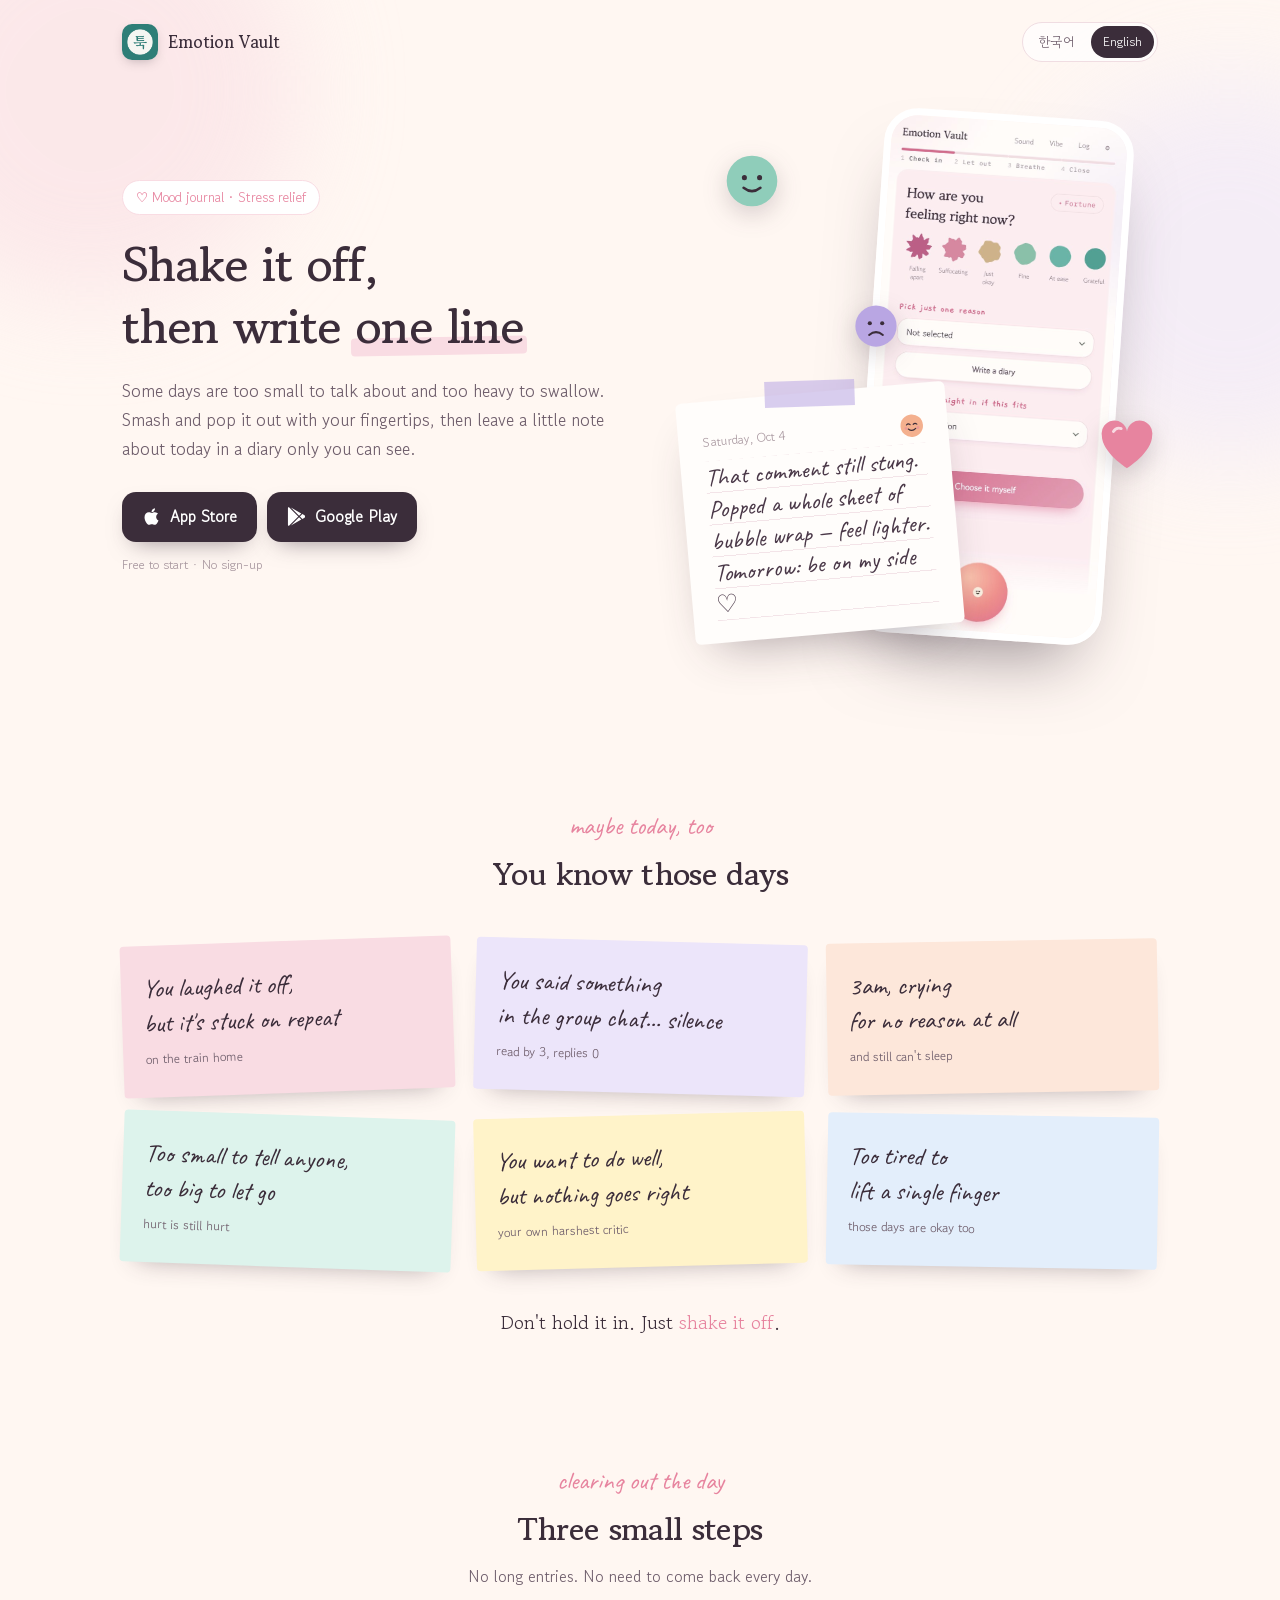
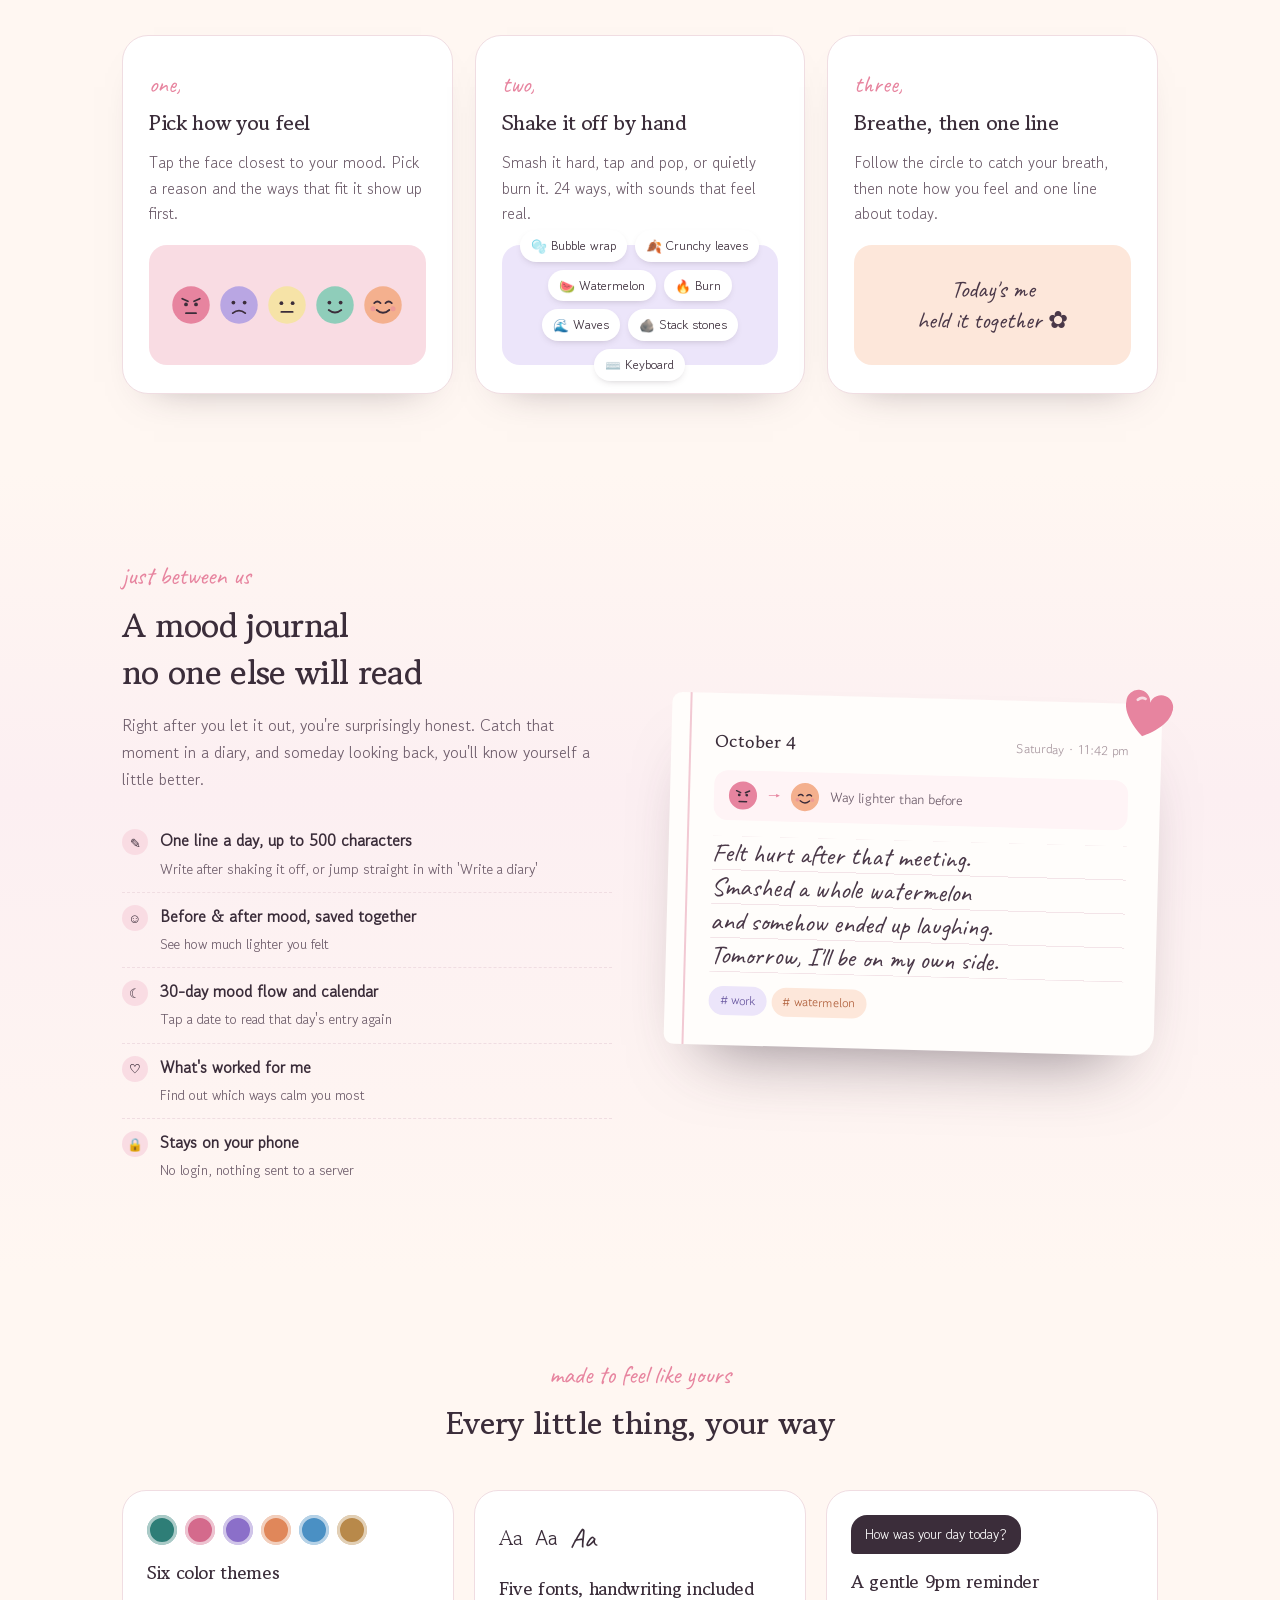
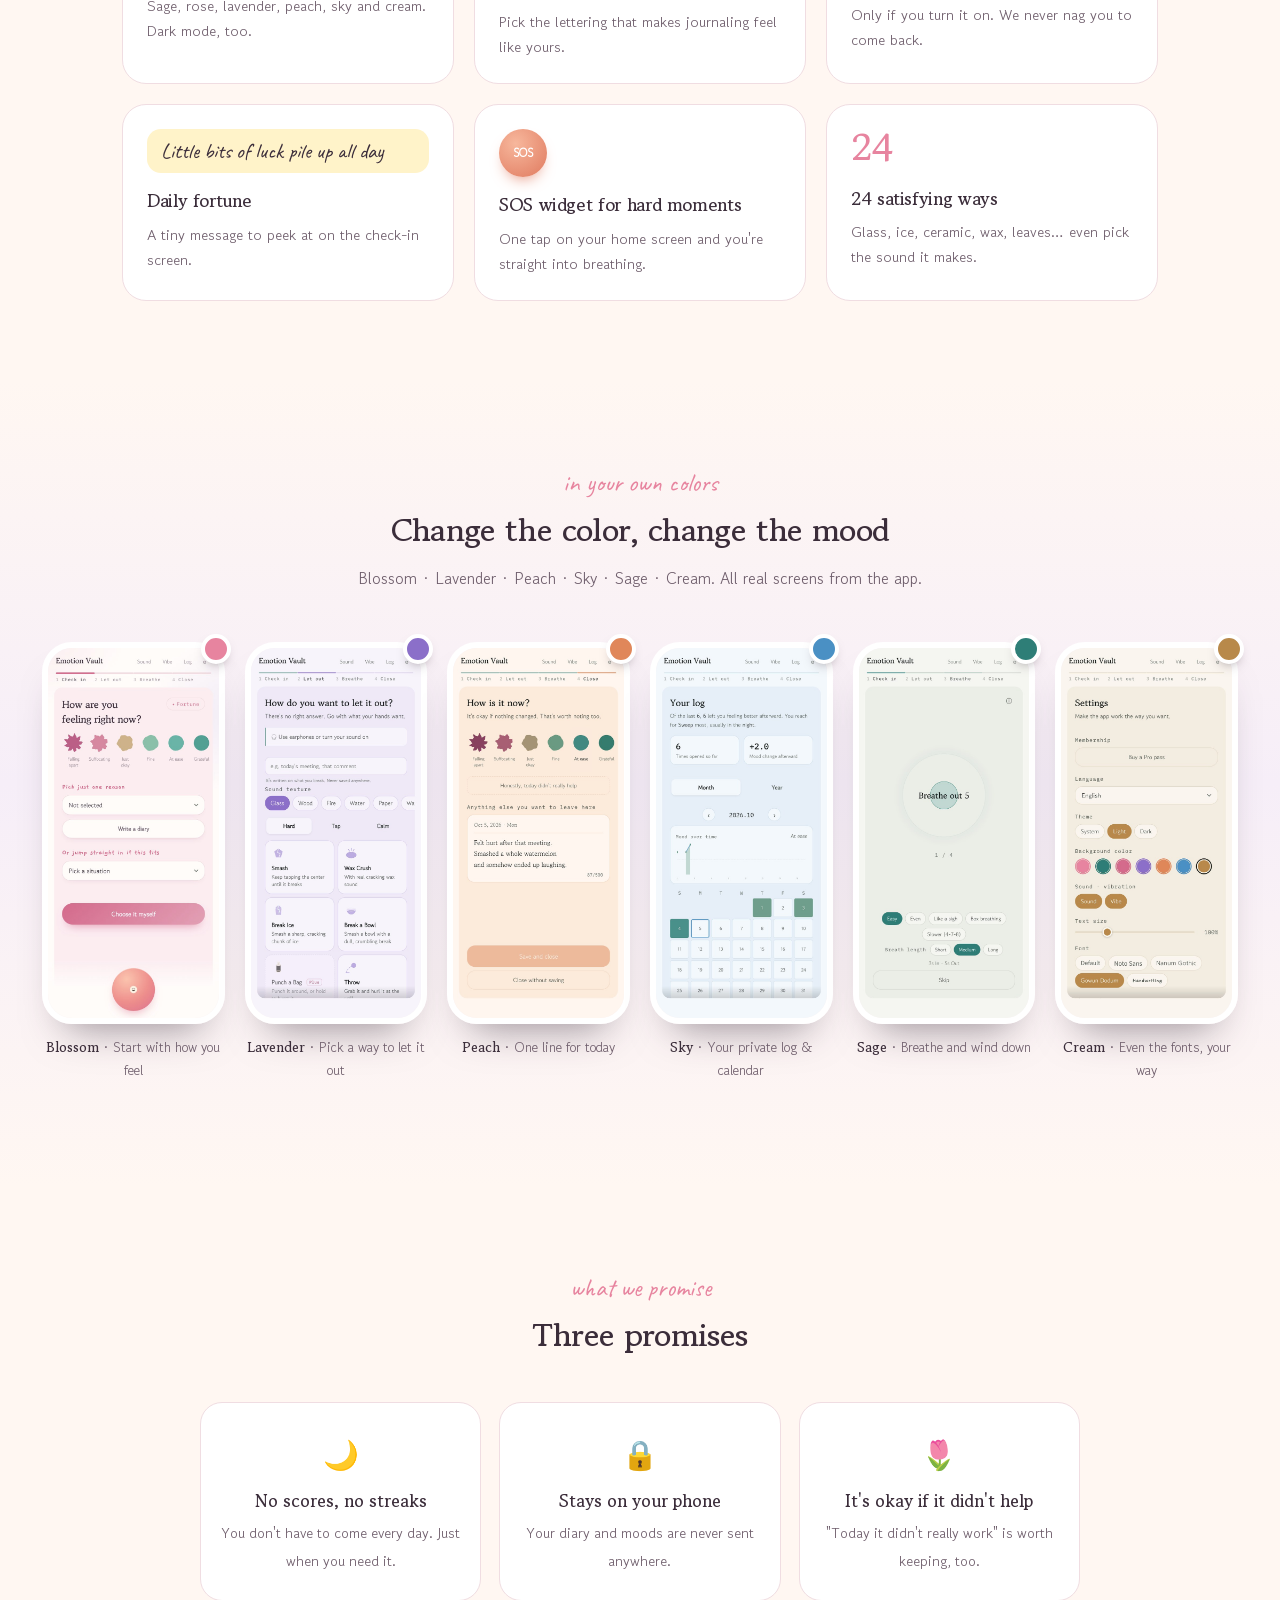
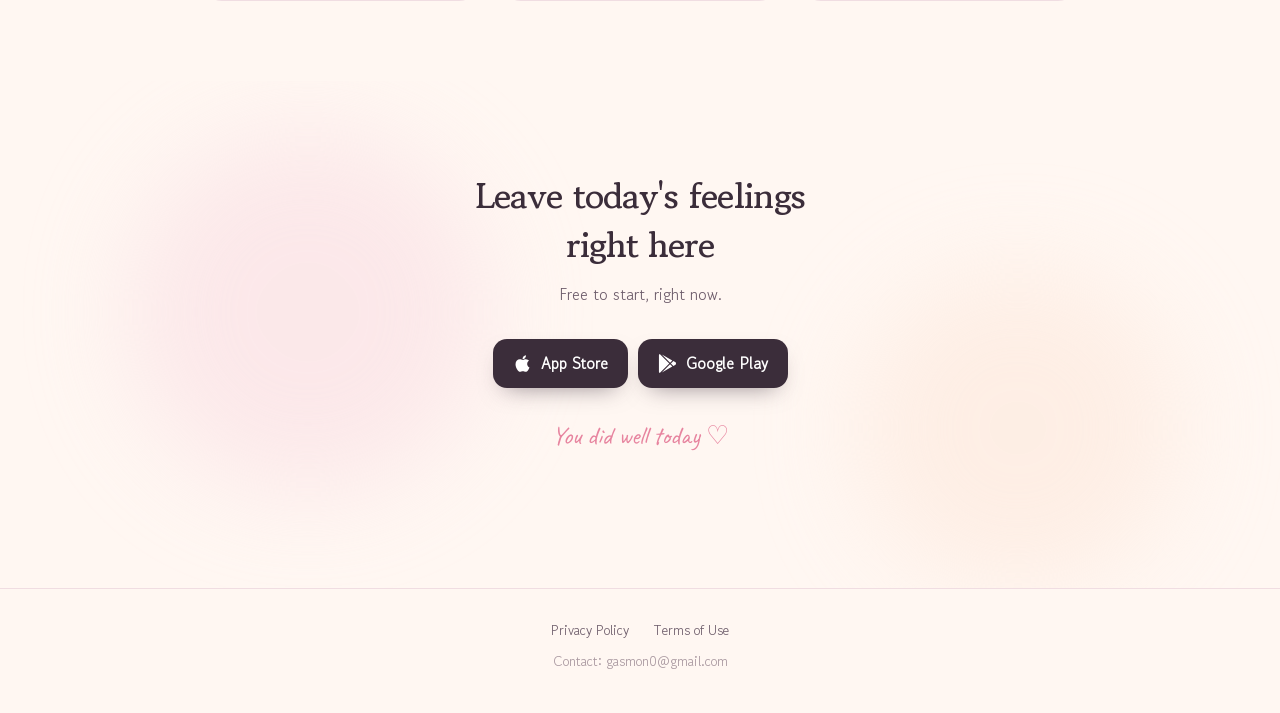
==== en/index.html @ 7fc509bf "Use relative language links so they also work when opened locally Co-Authored-By: Claude Opus 5.5 <n" ====
<!doctype html>
<html lang="en">
<head>
<meta charset="utf-8">
<meta name="viewport" content="width=device-width, initial-scale=1">
<title>Emotion Vault - Mood Journal & Stress Relief App | Shake it off, write one line</title>
<meta name="description" content="Shake off what piled up today with your fingertips, then keep it in a private mood journal. 24 hands-on ways to smash and pop, breathing exercises, and a diary that stays on your phone.">
<meta name="keywords" content="mood journal,mood journal app,diary app,emotion journal,feelings diary,stress relief app,anxiety relief,anger management,breathing exercise app,self care app,mindfulness,ASMR,tuk">
<link rel="canonical" href="https://jeongplanet.github.io/en/">
<link rel="alternate" hreflang="ko" href="https://jeongplanet.github.io/">
<link rel="alternate" hreflang="en" href="https://jeongplanet.github.io/en/">
<link rel="alternate" hreflang="x-default" href="https://jeongplanet.github.io/">
<meta property="og:title" content="Emotion Vault - Shake it off, write one line">
<meta property="og:description" content="Smash and pop it out, then end the day with one line in your own mood journal.">
<meta property="og:image" content="https://jeongplanet.github.io/assets/icon.png">
<meta property="og:type" content="website">
<meta property="og:url" content="https://jeongplanet.github.io/en/">
<meta property="og:locale" content="en_US">
<meta name="twitter:card" content="summary_large_image">
<meta name="twitter:title" content="Emotion Vault - Mood Journal & Stress Relief">
<meta name="twitter:description" content="Shake it off, write one line.">
<meta name="twitter:image" content="https://jeongplanet.github.io/assets/icon.png">
<meta name="theme-color" content="#FFF7F2">
<link rel="icon" href="assets/icon.png">
<script type="application/ld+json">
{
  "@context": "https://schema.org",
  "@type": "MobileApplication",
  "name": "Emotion Vault",
  "alternateName": ["마음창고", "Tuk"],
  "url": "https://jeongplanet.github.io/en/",
  "description": "Shake off stress by smashing, popping and breathing, then wrap up the day in a private mood journal. Everything stays on your device.",
  "applicationCategory": "HealthApplication",
  "operatingSystem": "iOS, Android",
  "image": "https://jeongplanet.github.io/assets/icon.png",
  "offers": { "@type": "Offer", "price": "0", "priceCurrency": "USD" }
}
</script>
<link rel="preconnect" href="https://fonts.googleapis.com">
<link rel="preconnect" href="https://fonts.gstatic.com" crossorigin>
<link href="https://fonts.googleapis.com/css2?family=Gowun+Batang:wght@400;700&family=Gowun+Dodum&family=Caveat:wght@500&display=swap" rel="stylesheet">
<link rel="stylesheet" href="../assets/site.css">
<style>:root{--pen:"Caveat",cursive}</style>
</head>
<body>

<svg width="0" height="0" style="position:absolute" aria-hidden="true">
  <defs>
    <symbol id="f-sad" viewBox="0 0 64 64"><circle cx="32" cy="32" r="30" fill="#B9A6E3"/><circle cx="23" cy="28" r="3" fill="#3B2D3A"/><circle cx="41" cy="28" r="3" fill="#3B2D3A"/><path d="M22 45q10-8 20 0" stroke="#3B2D3A" stroke-width="3" fill="none" stroke-linecap="round"/></symbol>
    <symbol id="f-angry" viewBox="0 0 64 64"><circle cx="32" cy="32" r="30" fill="#E7849F"/><path d="M18 22l9 4M46 22l-9 4" stroke="#3B2D3A" stroke-width="3" stroke-linecap="round"/><circle cx="24" cy="31" r="3" fill="#3B2D3A"/><circle cx="40" cy="31" r="3" fill="#3B2D3A"/><path d="M24 45h16" stroke="#3B2D3A" stroke-width="3" stroke-linecap="round"/></symbol>
    <symbol id="f-meh" viewBox="0 0 64 64"><circle cx="32" cy="32" r="30" fill="#F6E3A7"/><circle cx="23" cy="29" r="3" fill="#3B2D3A"/><circle cx="41" cy="29" r="3" fill="#3B2D3A"/><path d="M23 43h18" stroke="#3B2D3A" stroke-width="3" stroke-linecap="round"/></symbol>
    <symbol id="f-ok" viewBox="0 0 64 64"><circle cx="32" cy="32" r="30" fill="#8FCDBA"/><circle cx="23" cy="28" r="3" fill="#3B2D3A"/><circle cx="41" cy="28" r="3" fill="#3B2D3A"/><path d="M22 40q10 8 20 0" stroke="#3B2D3A" stroke-width="3" fill="none" stroke-linecap="round"/></symbol>
    <symbol id="f-calm" viewBox="0 0 64 64"><circle cx="32" cy="32" r="30" fill="#F4B08E"/><path d="M18 29q5-5 10 0M36 29q5-5 10 0" stroke="#3B2D3A" stroke-width="3" fill="none" stroke-linecap="round"/><path d="M22 40q10 9 20 0" stroke="#3B2D3A" stroke-width="3" fill="none" stroke-linecap="round"/><circle cx="16" cy="38" r="4" fill="#E7849F" opacity=".5"/><circle cx="48" cy="38" r="4" fill="#E7849F" opacity=".5"/></symbol>
    <symbol id="heart" viewBox="0 0 64 64"><path d="M32 56S6 40 6 22a13 13 0 0 1 26-4 13 13 0 0 1 26 4c0 18-26 34-26 34z" fill="#E7849F"/><path d="M18 18a7 7 0 0 1 8-3" stroke="#fff" stroke-width="3" fill="none" stroke-linecap="round" opacity=".7"/></symbol>
  </defs>
</svg>

<span class="blob" style="width:420px;height:420px;background:#F9DCE3;top:-120px;left:-120px"></span>
<span class="blob" style="width:380px;height:380px;background:#ECE5FA;top:80px;right:-140px"></span>

<header class="top wrap">
  <img src="assets/icon.png" alt="Emotion Vault icon">
  <span>Emotion Vault</span>
  <nav class="langs">
    <a href="../">한국어</a>
    <a class="on" href="./">English</a>
  </nav>
</header>

<section class="hero">
  <div class="wrap">
    <div>
      <span class="eyebrow">♡ Mood journal · Stress relief</span>
      <h1>Shake it off,<br>then write <em>one line</em></h1>
      <p class="sub">Some days are too small to talk about and too heavy to swallow. Smash and pop it out with your fingertips, then leave a little note about today in a diary only you can see.</p>
      <div class="badges">
        <a class="badge" href="https://apps.apple.com/app/id6814043279" target="_blank" rel="noopener">
          <svg viewBox="0 0 384 512" fill="currentColor"><path d="M318.7 268.7c-.2-36.7 16.4-64.4 50-84.8-18.8-26.9-47.2-41.7-84.7-44.6-35.5-2.8-74.3 20.7-88.5 20.7-15 0-49.4-19.7-76.4-19.7C63.3 141.2 4 184.8 4 273.5q0 39.3 14.4 81.2c12.8 36.7 59 126.7 107.2 125.2 25.2-.6 43-17.9 75.8-17.9 31.8 0 48.3 17.9 76.4 17.9 48.6-.7 90.4-82.5 102.6-119.3-65.2-30.7-61.7-90-61.7-91.9zm-56.6-164.2c27.3-32.4 24.8-61.9 24-72.5-24.1 1.4-52 16.4-67.9 34.9-17.5 19.8-27.8 44.3-25.6 71.9 26.1 2 49.9-11.4 69.5-34.3z"/></svg>
          App Store
        </a>
        <a class="badge" href="https://play.google.com/store/apps/details?id=com.hesoapp.tuk" target="_blank" rel="noopener">
          <svg viewBox="0 0 512 512" fill="currentColor"><path d="M325.3 234.3L104.6 13l280.8 161.2-60.1 60.1zM47 0C34 6.8 25.3 19.2 25.3 35.3v441.3c0 16.1 8.7 28.5 21.7 35.3l256.6-256L47 0zm425.2 225.6l-58.9-34.1-65.7 64.5 65.7 64.5 60-34.1c17.7-11.7 17.7-49.6-1.1-60.8zM104.6 499l280.8-161.2-60.1-60.1L104.6 499z"/></svg>
          Google Play
        </a>
      </div>
      <p class="free">Free to start · No sign-up</p>
    </div>
    <div class="stage" aria-hidden="true">
      <div class="phone"><img src="assets/pal-blossom.jpg" alt="" loading="eager"></div>
      <div class="paper">
        <div class="date"><span>Saturday, Oct 4</span><svg width="24" height="24"><use href="#f-calm"/></svg></div>
        <div class="hand">That comment still stung.<br>Popped a whole sheet of<br>bubble wrap — feel lighter.<br>Tomorrow: be on my side ♡</div>
      </div>
      <svg class="sticker s1"><use href="#heart"/></svg>
      <svg class="sticker s2"><use href="#f-ok"/></svg>
      <svg class="sticker s3"><use href="#f-sad"/></svg>
    </div>
  </div>
</section>

<section class="sec">
  <div class="wrap">
    <div class="sec-head reveal">
      <span class="kicker">maybe today, too</span>
      <h2>You know those days</h2>
    </div>
    <div class="notes">
      <div class="note reveal">You laughed it off,<br>but it's stuck on repeat<small>on the train home</small></div>
      <div class="note reveal">You said something<br>in the group chat… silence<small>read by 3, replies 0</small></div>
      <div class="note reveal">3am, crying<br>for no reason at all<small>and still can't sleep</small></div>
      <div class="note reveal">Too small to tell anyone,<br>too big to let go<small>hurt is still hurt</small></div>
      <div class="note reveal">You want to do well,<br>but nothing goes right<small>your own harshest critic</small></div>
      <div class="note reveal">Too tired to<br>lift a single finger<small>those days are okay too</small></div>
    </div>
    <p class="notes-after reveal">Don't hold it in. Just <em>shake it off</em>.</p>
  </div>
</section>

<section class="sec tight">
  <div class="wrap">
    <div class="sec-head reveal">
      <span class="kicker">clearing out the day</span>
      <h2>Three small steps</h2>
      <p>No long entries. No need to come back every day.</p>
    </div>
    <div class="steps">
      <div class="step reveal">
        <span class="no">one,</span>
        <h3>Pick how you feel</h3>
        <p>Tap the face closest to your mood. Pick a reason and the ways that fit it show up first.</p>
        <div class="vis moods">
          <svg><use href="#f-angry"/></svg><svg><use href="#f-sad"/></svg><svg><use href="#f-meh"/></svg><svg><use href="#f-ok"/></svg><svg><use href="#f-calm"/></svg>
        </div>
      </div>
      <div class="step reveal">
        <span class="no">two,</span>
        <h3>Shake it off by hand</h3>
        <p>Smash it hard, tap and pop, or quietly burn it. 24 ways, with sounds that feel real.</p>
        <div class="vis modes">
          <span class="chip">🫧 Bubble wrap</span><span class="chip">🍂 Crunchy leaves</span><span class="chip">🍉 Watermelon</span><span class="chip">🔥 Burn</span><span class="chip">🌊 Waves</span><span class="chip">🪨 Stack stones</span><span class="chip">⌨️ Keyboard</span>
        </div>
      </div>
      <div class="step reveal">
        <span class="no">three,</span>
        <h3>Breathe, then one line</h3>
        <p>Follow the circle to catch your breath, then note how you feel and one line about today.</p>
        <div class="vis write">Today's me<br>held it together ✿</div>
      </div>
    </div>
  </div>
</section>

<section class="sec diary">
  <div class="wrap">
    <div class="reveal">
      <span class="kicker">just between us</span>
      <h2>A mood journal<br>no one else will read</h2>
      <p class="lead">Right after you let it out, you're surprisingly honest. Catch that moment in a diary, and someday looking back, you'll know yourself a little better.</p>
      <ul class="checks">
        <li><i>✎</i><div><b>One line a day, up to 500 characters</b><span>Write after shaking it off, or jump straight in with 'Write a diary'</span></div></li>
        <li><i>☺</i><div><b>Before &amp; after mood, saved together</b><span>See how much lighter you felt</span></div></li>
        <li><i>☾</i><div><b>30-day mood flow and calendar</b><span>Tap a date to read that day's entry again</span></div></li>
        <li><i>♡</i><div><b>What's worked for me</b><span>Find out which ways calm you most</span></div></li>
        <li><i>🔒</i><div><b>Stays on your phone</b><span>No login, nothing sent to a server</span></div></li>
      </ul>
    </div>
    <div class="reveal">
      <div class="book">
        <svg class="heart"><use href="#heart"/></svg>
        <div class="bh"><span class="d">October 4</span><span class="w">Saturday · 11:42 pm</span></div>
        <div class="moodflow"><svg><use href="#f-angry"/></svg><span class="arrow">→</span><svg><use href="#f-calm"/></svg><span>Way lighter than before</span></div>
        <div class="hand">Felt hurt after that meeting.<br>Smashed a whole watermelon<br>and somehow ended up laughing.<br>Tomorrow, I'll be on my own side.</div>
        <span class="tag"># work</span> <span class="tag peach"># watermelon</span>
      </div>
    </div>
  </div>
</section>

<section class="sec">
  <div class="wrap">
    <div class="sec-head reveal">
      <span class="kicker">made to feel like yours</span>
      <h2>Every little thing, your way</h2>
    </div>
    <div class="likes">
      <div class="like reveal">
        <div class="swatches"><i style="background:#2E7E77"></i><i style="background:#D46A8C"></i><i style="background:#8B6FC9"></i><i style="background:#E0875A"></i><i style="background:#4A90C4"></i><i style="background:#B8894A"></i></div>
        <h3>Six color themes</h3><p>Sage, rose, lavender, peach, sky and cream. Dark mode, too.</p>
      </div>
      <div class="like reveal">
        <div class="fonts"><span>Aa</span><span>Aa</span><span>Aa</span></div>
        <h3>Five fonts, handwriting included</h3><p>Pick the lettering that makes journaling feel like yours.</p>
      </div>
      <div class="like reveal">
        <span class="bubble">How was your day today?</span>
        <h3>A gentle 9pm reminder</h3><p>Only if you turn it on. We never nag you to come back.</p>
      </div>
      <div class="like reveal">
        <div class="fortune">Little bits of luck pile up all day</div>
        <h3>Daily fortune</h3><p>A tiny message to peek at on the check-in screen.</p>
      </div>
      <div class="like reveal">
        <span class="sos">SOS</span>
        <h3>SOS widget for hard moments</h3><p>One tap on your home screen and you're straight into breathing.</p>
      </div>
      <div class="like reveal">
        <span class="modecount">24</span>
        <h3>24 satisfying ways</h3><p>Glass, ice, ceramic, wax, leaves… even pick the sound it makes.</p>
      </div>
    </div>
  </div>
</section>

<section class="sec palettes">
  <div class="wrap">
    <div class="sec-head reveal">
      <span class="kicker">in your own colors</span>
      <h2>Change the color, change the mood</h2>
      <p>Blossom · Lavender · Peach · Sky · Sage · Cream. All real screens from the app.</p>
    </div>
  </div>
  <div class="shots">
    <figure><span class="dot" style="background:#E7849F"></span><img src="assets/pal-blossom.jpg" alt="Blossom theme - check-in" loading="lazy"><figcaption><b>Blossom</b> · Start with how you feel</figcaption></figure>
    <figure><span class="dot" style="background:#8B6FC9"></span><img src="assets/pal-lavender.jpg" alt="Lavender theme - choosing a way" loading="lazy"><figcaption><b>Lavender</b> · Pick a way to let it out</figcaption></figure>
    <figure><span class="dot" style="background:#E0875A"></span><img src="assets/pal-peach.jpg" alt="Peach theme - closing diary" loading="lazy"><figcaption><b>Peach</b> · One line for today</figcaption></figure>
    <figure><span class="dot" style="background:#4A90C4"></span><img src="assets/pal-sky.jpg" alt="Sky theme - your log" loading="lazy"><figcaption><b>Sky</b> · Your private log & calendar</figcaption></figure>
    <figure><span class="dot" style="background:#2E7E77"></span><img src="assets/pal-sage.jpg" alt="Sage theme - breathing" loading="lazy"><figcaption><b>Sage</b> · Breathe and wind down</figcaption></figure>
    <figure><span class="dot" style="background:#B8894A"></span><img src="assets/pal-cream.jpg" alt="Cream theme - settings" loading="lazy"><figcaption><b>Cream</b> · Even the fonts, your way</figcaption></figure>
  </div>
</section>

<section class="sec">
  <div class="wrap">
    <div class="sec-head reveal">
      <span class="kicker">what we promise</span>
      <h2>Three promises</h2>
    </div>
    <div class="promise">
      <div class="reveal"><div class="ic">🌙</div><b>No scores, no streaks</b><span>You don't have to come every day. Just when you need it.</span></div>
      <div class="reveal"><div class="ic">🔒</div><b>Stays on your phone</b><span>Your diary and moods are never sent anywhere.</span></div>
      <div class="reveal"><div class="ic">🌷</div><b>It's okay if it didn't help</b><span>"Today it didn't really work" is worth keeping, too.</span></div>
    </div>
  </div>
</section>

<section class="cta">
  <span class="blob" style="width:360px;height:360px;background:#F9DCE3;left:10%;top:10%"></span>
  <span class="blob" style="width:320px;height:320px;background:#FDE7DA;right:8%;bottom:0"></span>
  <div class="wrap">
    <h2 class="reveal">Leave today's feelings<br>right here</h2>
    <p class="reveal">Free to start, right now.</p>
    <div class="badges reveal">
      <a class="badge" href="https://apps.apple.com/app/id6814043279" target="_blank" rel="noopener">
        <svg viewBox="0 0 384 512" fill="currentColor"><path d="M318.7 268.7c-.2-36.7 16.4-64.4 50-84.8-18.8-26.9-47.2-41.7-84.7-44.6-35.5-2.8-74.3 20.7-88.5 20.7-15 0-49.4-19.7-76.4-19.7C63.3 141.2 4 184.8 4 273.5q0 39.3 14.4 81.2c12.8 36.7 59 126.7 107.2 125.2 25.2-.6 43-17.9 75.8-17.9 31.8 0 48.3 17.9 76.4 17.9 48.6-.7 90.4-82.5 102.6-119.3-65.2-30.7-61.7-90-61.7-91.9zm-56.6-164.2c27.3-32.4 24.8-61.9 24-72.5-24.1 1.4-52 16.4-67.9 34.9-17.5 19.8-27.8 44.3-25.6 71.9 26.1 2 49.9-11.4 69.5-34.3z"/></svg>
        App Store
      </a>
      <a class="badge" href="https://play.google.com/store/apps/details?id=com.hesoapp.tuk" target="_blank" rel="noopener">
        <svg viewBox="0 0 512 512" fill="currentColor"><path d="M325.3 234.3L104.6 13l280.8 161.2-60.1 60.1zM47 0C34 6.8 25.3 19.2 25.3 35.3v441.3c0 16.1 8.7 28.5 21.7 35.3l256.6-256L47 0zm425.2 225.6l-58.9-34.1-65.7 64.5 65.7 64.5 60-34.1c17.7-11.7 17.7-49.6-1.1-60.8zM104.6 499l280.8-161.2-60.1-60.1L104.6 499z"/></svg>
        Google Play
      </a>
    </div>
    <p class="hand reveal">You did well today ♡</p>
  </div>
</section>

<footer>
  <div class="flinks">
    <a href="https://pollen-witch-f01.notion.site/3d0eb9661eb780e7a5b0df65c54f6725">Privacy Policy</a>
    <a href="https://www.apple.com/legal/internet-services/itunes/dev/stdeula/">Terms of Use</a>
  </div>
  Contact: gasmon0@gmail.com
</footer>

<script src="../assets/site.js"></script>
</body>
</html>
---- assets/site.css ----
:root{
  --bg:#FFF7F2; --paper:#FFFDFB; --ink:#3B2D3A; --ink-2:#6E5D6B; --haze:#A8979F;
  --rose:#E7849F; --rose-soft:#F9DCE3; --lav-soft:#ECE5FA;
  --peach-soft:#FDE7DA; --mint-soft:#DDF3EC; --line:#F0DDE2;
  --serif:"Gowun Batang",serif; --sans:"Gowun Dodum",-apple-system,"Apple SD Gothic Neo",sans-serif; --pen:"Nanum Pen Script",cursive;
}
*{box-sizing:border-box}
html{scroll-behavior:smooth}
body{margin:0; background:var(--bg); color:var(--ink); font-family:var(--sans); line-height:1.7; overflow-x:hidden; -webkit-font-smoothing:antialiased}
img{max-width:100%}
.wrap{position:relative; z-index:1; max-width:1080px; margin:0 auto; padding:0 22px}
h1,h2,h3{font-family:var(--serif); letter-spacing:-.02em; margin:0}
em{font-style:normal}

.blob{position:absolute; border-radius:50%; filter:blur(50px); opacity:.55; pointer-events:none; z-index:0}

header.top{z-index:2; display:flex; align-items:center; gap:10px; padding-top:22px; padding-bottom:22px}
header.top img{width:36px; height:36px; border-radius:10px; box-shadow:0 4px 12px -4px rgba(59,45,58,.35)}
header.top span{font-family:var(--serif); font-weight:700; font-size:1.05rem}
header.top .langs{margin-left:auto; display:flex; gap:4px; background:rgba(255,255,255,.7); border:1px solid var(--line); border-radius:99px; padding:3px}
header.top .langs a{color:var(--ink-2); text-decoration:none; font-size:.82rem; padding:5px 12px; border-radius:99px}
header.top .langs a.on{background:var(--ink); color:#fff}

/* 히어로 */
.hero{position:relative; padding:30px 0 70px}
.hero .wrap{display:grid; grid-template-columns:1.05fr .95fr; gap:40px; align-items:center}
.eyebrow{display:inline-flex; gap:6px; align-items:center; font-size:.85rem; color:var(--rose); background:#fff; border:1px solid var(--rose-soft); padding:5px 13px; border-radius:99px; margin-bottom:18px}
.hero h1{font-size:3rem; line-height:1.3; margin-bottom:18px}
.hero h1 em{position:relative; z-index:0; white-space:nowrap}
.hero h1 em::after{content:""; position:absolute; left:-4px; right:-4px; bottom:.12em; height:.38em; background:var(--rose-soft); z-index:-1; border-radius:4px; transform:rotate(-1deg)}
.hero p.sub{font-size:1.08rem; color:var(--ink-2); margin:0 0 28px; max-width:30em}
.badges{display:flex; gap:10px; flex-wrap:wrap}
.badge{display:inline-flex; align-items:center; gap:9px; background:var(--ink); color:#fff; padding:12px 20px; border-radius:14px; text-decoration:none; font-weight:600; font-size:.95rem; box-shadow:0 10px 24px -12px rgba(59,45,58,.6); transition:transform .15s}
.badge:hover{transform:translateY(-2px)}
.badge svg{width:19px; height:19px; flex:none}
.free{font-size:.82rem; color:var(--haze); margin-top:12px}

.stage{position:relative; height:540px}
.phone{position:absolute; right:40px; top:0; width:250px; border-radius:34px; overflow:hidden; border:7px solid #fff; box-shadow:0 40px 70px -30px rgba(59,45,58,.55); transform:rotate(4deg)}
.phone img{display:block; width:100%}
.paper{position:absolute; left:0; bottom:20px; width:270px; background-color:var(--paper); border-radius:6px; padding:30px 24px 22px; box-shadow:0 24px 50px -24px rgba(59,45,58,.45); transform:rotate(-5deg)}
.paper::before{content:""; position:absolute; top:-12px; left:50%; width:90px; height:26px; margin-left:-45px; background:rgba(185,166,227,.55); transform:rotate(3deg)}
.paper .date{font-size:.78rem; color:var(--haze); margin-bottom:6px; display:flex; justify-content:space-between; align-items:center}
.hand{font-family:var(--pen); color:#4A3848}
.paper .hand{font-size:1.55rem; line-height:32px; background-image:repeating-linear-gradient(transparent 0 31px, #F3E4E8 31px 32px)}
.sticker{position:absolute; width:62px; height:62px; filter:drop-shadow(0 8px 12px rgba(59,45,58,.2))}
.s1{right:0; top:300px; animation:bob 5s ease-in-out infinite}
.s2{left:40px; top:40px; width:54px; height:54px; animation:bob 6s ease-in-out infinite .8s}
.s3{right:260px; top:190px; width:44px; height:44px; animation:bob 7s ease-in-out infinite .3s}
@keyframes bob{0%,100%{transform:translateY(0) rotate(-4deg)} 50%{transform:translateY(-10px) rotate(4deg)}}

section{position:relative}
.sec{padding:80px 0}
.sec.tight{padding-top:20px}
.sec-head{text-align:center; max-width:640px; margin:0 auto 44px}
.kicker{font-family:var(--pen); font-size:1.6rem; color:var(--rose); display:block; margin-bottom:4px}
.sec-head h2{font-size:2rem; line-height:1.4}
.sec-head p{color:var(--ink-2); margin:12px 0 0}

/* 이런 날 */
.notes{display:grid; grid-template-columns:repeat(3,1fr); gap:22px}
.note{font-family:var(--pen); font-size:1.6rem; line-height:1.35; padding:26px 22px 30px; border-radius:4px; box-shadow:0 14px 26px -18px rgba(59,45,58,.45)}
.note:nth-child(1){background:var(--rose-soft); --r:-2deg}
.note:nth-child(2){background:var(--lav-soft); --r:1.5deg}
.note:nth-child(3){background:var(--peach-soft); --r:-1deg}
.note:nth-child(4){background:var(--mint-soft); --r:2deg}
.note:nth-child(5){background:#FFF3C9; --r:-1.5deg}
.note:nth-child(6){background:#E3EEFB; --r:1deg}
.note small{display:block; font-family:var(--sans); font-size:.8rem; color:var(--ink-2); margin-top:10px}
.notes-after{text-align:center; margin-top:40px; font-family:var(--serif); font-size:1.2rem}
.notes-after em{color:var(--rose)}

/* 세 걸음 */
.steps{display:grid; grid-template-columns:repeat(3,1fr); gap:22px}
.step{background:#fff; border:1px solid var(--line); border-radius:26px; padding:28px 26px; box-shadow:0 20px 40px -32px rgba(59,45,58,.5)}
.step .no{font-family:var(--pen); font-size:1.5rem; color:var(--rose)}
.step h3{font-size:1.3rem; margin:2px 0 8px}
.step p{color:var(--ink-2); font-size:.95rem; margin:0 0 18px}
.vis{height:120px; border-radius:18px; display:flex; align-items:center; justify-content:center; gap:8px; flex-wrap:wrap; padding:12px}
.vis.moods{background:var(--rose-soft)}
.vis.moods svg{width:40px; height:40px}
.vis.modes{background:var(--lav-soft); align-content:center}
.chip{font-size:.8rem; background:#fff; border-radius:99px; padding:5px 11px; color:var(--ink); box-shadow:0 3px 8px -5px rgba(59,45,58,.4)}
.vis.write{background:var(--peach-soft); font-family:var(--pen); font-size:1.5rem; color:#4A3848; text-align:center; line-height:1.3}

/* 일기 */
.diary{background:linear-gradient(180deg,var(--bg),#FCEFF2 40%,var(--bg))}
.diary .wrap{display:grid; grid-template-columns:1fr 1fr; gap:56px; align-items:center}
.diary h2{font-size:2.1rem; line-height:1.4; margin-bottom:16px}
.diary .lead{color:var(--ink-2); margin:0 0 24px}
.checks{list-style:none; padding:0; margin:0}
.checks li{display:flex; gap:12px; align-items:flex-start; padding:10px 0; border-bottom:1px dashed var(--line)}
.checks li:last-child{border:0}
.checks i{flex:none; width:26px; height:26px; border-radius:50%; background:var(--rose-soft); display:flex; align-items:center; justify-content:center; font-style:normal; font-size:.8rem; margin-top:2px}
.checks b{display:block; font-size:1rem}
.checks span{font-size:.88rem; color:var(--ink-2)}
.book{position:relative; background:var(--paper); border-radius:10px 22px 22px 10px; padding:34px 32px 30px 44px; box-shadow:0 40px 70px -40px rgba(59,45,58,.6); transform:rotate(1.5deg)}
.book::before{content:""; position:absolute; left:18px; top:0; bottom:0; width:2px; background:#F2C9D3}
.book .bh{display:flex; justify-content:space-between; align-items:center; margin-bottom:14px}
.book .bh .d{font-family:var(--serif); font-weight:700; font-size:1.05rem}
.book .bh .w{font-size:.8rem; color:var(--haze)}
.moodflow{display:flex; align-items:center; gap:10px; background:#FFF4F6; border-radius:14px; padding:10px 14px; margin-bottom:16px; font-size:.85rem; color:var(--ink-2)}
.moodflow svg{width:30px; height:30px; flex:none}
.moodflow .arrow{color:var(--rose)}
.book .hand{font-size:1.65rem; line-height:34px; background-image:repeating-linear-gradient(transparent 0 33px, #F3E4E8 33px 34px)}
.tag{display:inline-block; margin-top:14px; font-size:.78rem; background:var(--lav-soft); color:#6A58A0; border-radius:99px; padding:4px 11px}
.tag.peach{background:var(--peach-soft); color:#B0603C}
.book .heart{position:absolute; right:-14px; top:-18px; width:58px; height:58px; transform:rotate(12deg)}

/* 취향 */
.likes{display:grid; grid-template-columns:repeat(3,1fr); gap:20px}
.like{background:#fff; border:1px solid var(--line); border-radius:24px; padding:24px}
.like h3{font-size:1.12rem; margin:12px 0 6px}
.like p{margin:0; color:var(--ink-2); font-size:.92rem}
.swatches{display:flex; gap:8px}
.swatches i{width:30px; height:30px; border-radius:50%; box-shadow:inset 0 0 0 3px rgba(255,255,255,.6)}
.fonts{display:flex; gap:12px; align-items:baseline; font-size:1.3rem}
.fonts span:nth-child(1){font-family:var(--serif)}
.fonts span:nth-child(2){font-family:var(--sans)}
.fonts span:nth-child(3){font-family:var(--pen); font-size:1.7rem}
.bubble{display:inline-block; background:var(--ink); color:#fff; font-size:.85rem; border-radius:16px 16px 16px 4px; padding:8px 14px}
.fortune{font-family:var(--pen); font-size:1.35rem; background:#FFF3C9; border-radius:14px; padding:8px 14px; line-height:1.3}
.sos{display:inline-flex; width:48px; height:48px; border-radius:50%; align-items:center; justify-content:center; font-size:.72rem; font-weight:700; color:#fff; background:radial-gradient(circle at 35% 30%,#F7B79C,#E07A5F); box-shadow:0 8px 16px -8px #E07A5F}
.modecount{font-family:var(--serif); font-size:2.3rem; font-weight:700; color:var(--rose); line-height:1}

/* 밤 */
.night{background:#2B2238; color:#F6EEF3; overflow:hidden}
.night .sec-head h2{color:#fff}
.night .sec-head p{color:#CDBFD0}
.night .kicker{color:#F2B6C6}
.shots{position:relative; z-index:1; display:flex; gap:20px; overflow-x:auto; padding:6px 22px 24px; scroll-snap-type:x mandatory; justify-content:center}
.shots figure{flex:none; width:220px; margin:0; scroll-snap-align:center}
.shots img{display:block; width:100%; border-radius:26px; box-shadow:0 24px 40px -20px rgba(0,0,0,.7)}
.shots figcaption{text-align:center; font-size:.85rem; color:#CDBFD0; margin-top:12px}
.stars{position:absolute; inset:0; pointer-events:none; background-image:radial-gradient(1.5px 1.5px at 10% 20%,#fff8,transparent),radial-gradient(1px 1px at 30% 70%,#fff6,transparent),radial-gradient(1.5px 1.5px at 70% 15%,#fff8,transparent),radial-gradient(1px 1px at 85% 60%,#fff6,transparent),radial-gradient(1px 1px at 55% 40%,#fff5,transparent)}

/* 배경 색별 화면 */
.palettes{background:linear-gradient(180deg,var(--bg),#F6EEF8 50%,var(--bg))}
.palettes .shots figure{position:relative}
.palettes .shots img{box-shadow:0 26px 40px -24px rgba(59,45,58,.55); border:6px solid #fff; border-radius:30px}
.palettes .shots figcaption{color:var(--ink-2)}
.palettes .shots figcaption b{color:var(--ink); font-family:var(--serif)}
.palettes .dot{position:absolute; top:-8px; right:-6px; width:30px; height:30px; border-radius:50%; border:4px solid #fff; box-shadow:0 6px 12px -6px rgba(59,45,58,.5); z-index:1}
@media (min-width:1100px){ .palettes .shots{display:grid; grid-template-columns:repeat(6,1fr); max-width:1240px; margin:0 auto; overflow:visible} .palettes .shots figure{width:auto} }

/* 약속 */
.promise{display:grid; grid-template-columns:repeat(3,1fr); gap:18px; max-width:880px; margin:0 auto}
.promise > div{text-align:center; padding:26px 18px; border-radius:22px; background:#fff; border:1px solid var(--line)}
.promise .ic{font-size:1.8rem}
.promise b{display:block; font-family:var(--serif); font-size:1.08rem; margin:8px 0 4px}
.promise span{font-size:.9rem; color:var(--ink-2)}

.cta{text-align:center; padding:90px 0 100px; overflow:hidden}
.cta h2{font-size:2.2rem; line-height:1.4; margin-bottom:12px}
.cta p{color:var(--ink-2); margin:0 0 30px}
.cta .badges{justify-content:center}
.cta .hand{font-size:1.6rem; color:var(--rose); margin-top:26px}

footer{border-top:1px solid var(--line); padding:30px 22px 40px; text-align:center; color:var(--haze); font-size:.85rem}
footer a{color:var(--ink-2); text-decoration:none; margin:0 10px}
footer .flinks{margin-bottom:8px}

/* 스크롤 등장 -- 쪽지는 기울기(--r)를 유지한 채로 올라옴 */
.reveal{opacity:0; transform:translateY(24px) rotate(var(--r,0deg)); transition:opacity .8s ease, transform .8s ease}
.reveal.in{opacity:1; transform:rotate(var(--r,0deg))}
.no-js .reveal{opacity:1; transform:rotate(var(--r,0deg))}
@media (prefers-reduced-motion:reduce){ .reveal{opacity:1; transform:rotate(var(--r,0deg)); transition:none} .sticker{animation:none} }

@media (max-width:860px){
  .hero .wrap, .diary .wrap{grid-template-columns:1fr}
  .hero{text-align:center; padding-top:10px}
  .hero p.sub{margin-left:auto; margin-right:auto}
  .badges{justify-content:center}
  .hero h1{font-size:2.2rem}
  .stage{height:470px; max-width:400px; margin:0 auto; width:100%}
  .phone{width:210px; right:10px}
  .paper{width:230px; padding:26px 18px 18px}
  .paper .hand{font-size:1.35rem}
  .s3{right:200px}
  .steps, .likes, .promise{grid-template-columns:1fr}
  .notes{grid-template-columns:1fr 1fr; gap:14px}
  .note{font-size:1.2rem; padding:18px 14px 20px}
  .note small{font-size:.72rem}
  .sec{padding:60px 0}
  .sec-head h2, .diary h2{font-size:1.6rem}
  .cta h2{font-size:1.7rem}
  .book{transform:none; padding:28px 22px 24px 36px}
  .book .hand{font-size:1.45rem}
  .shots{justify-content:flex-start}
}
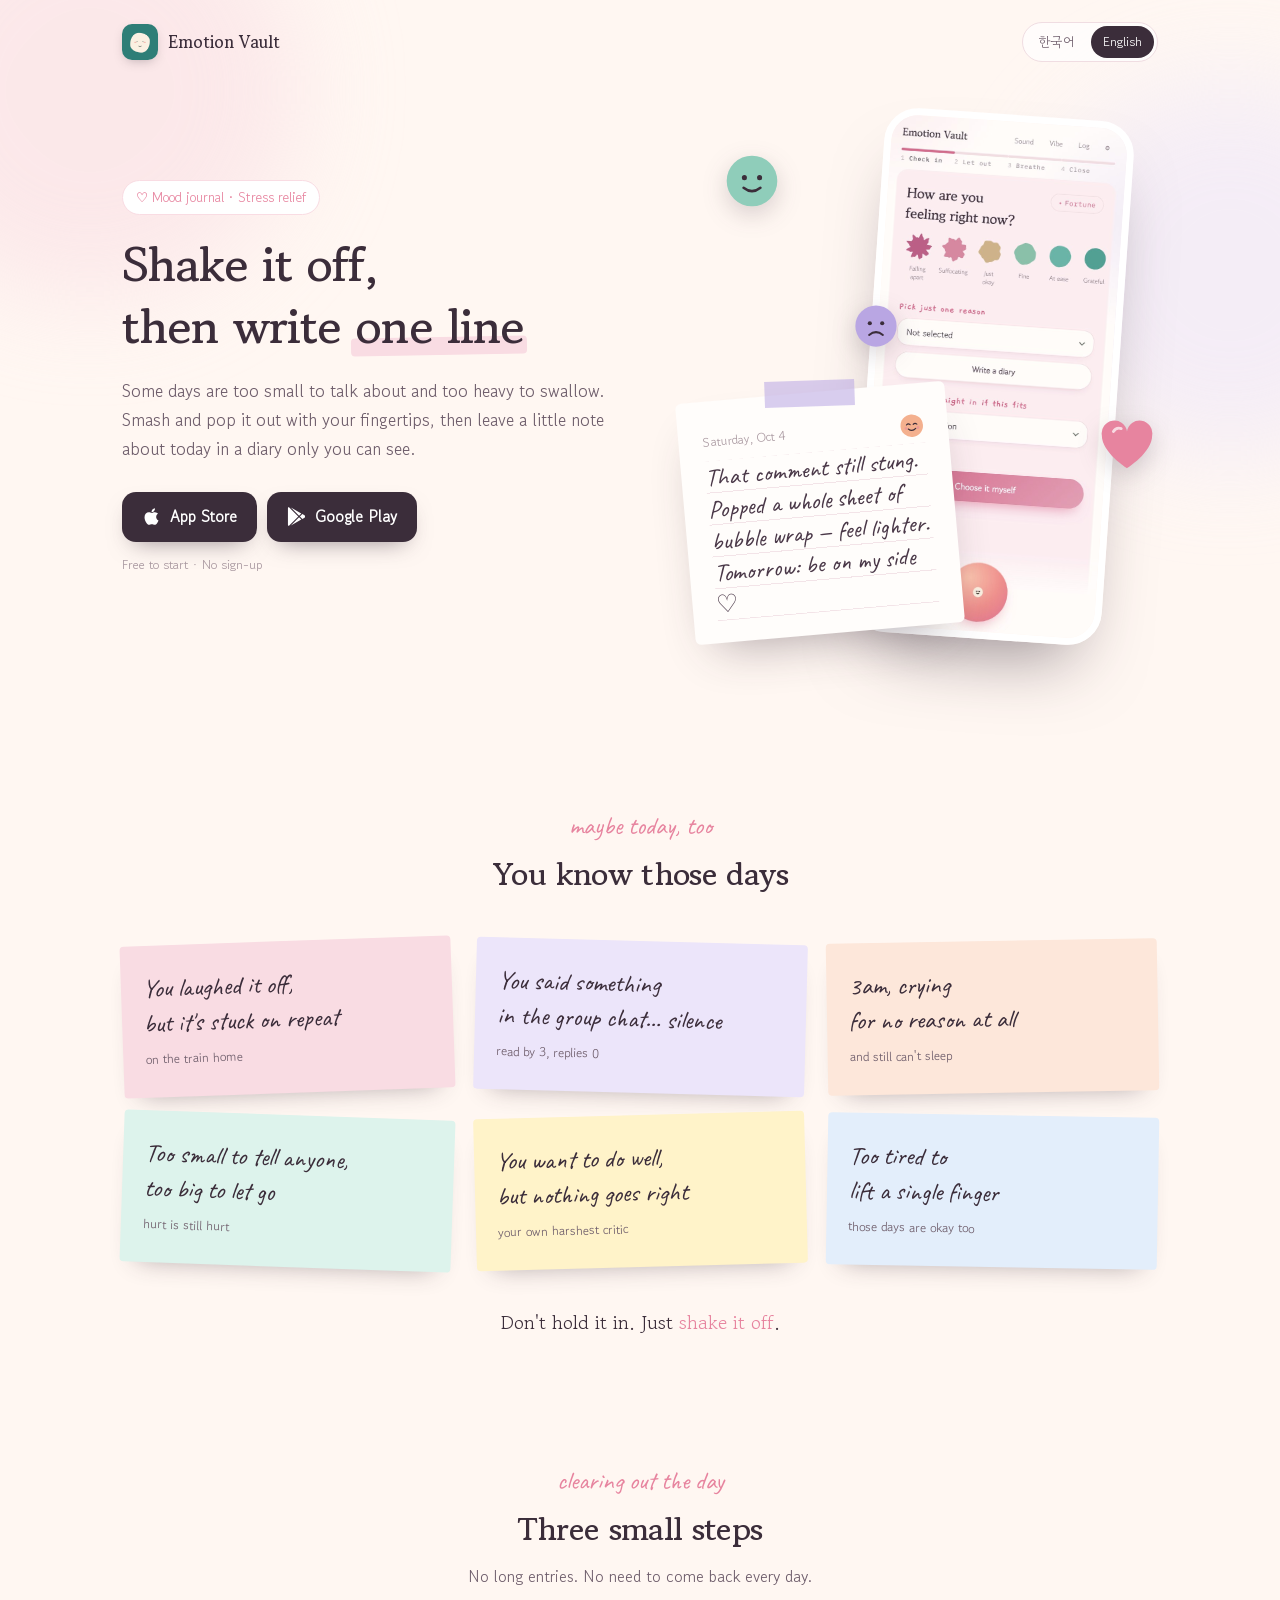
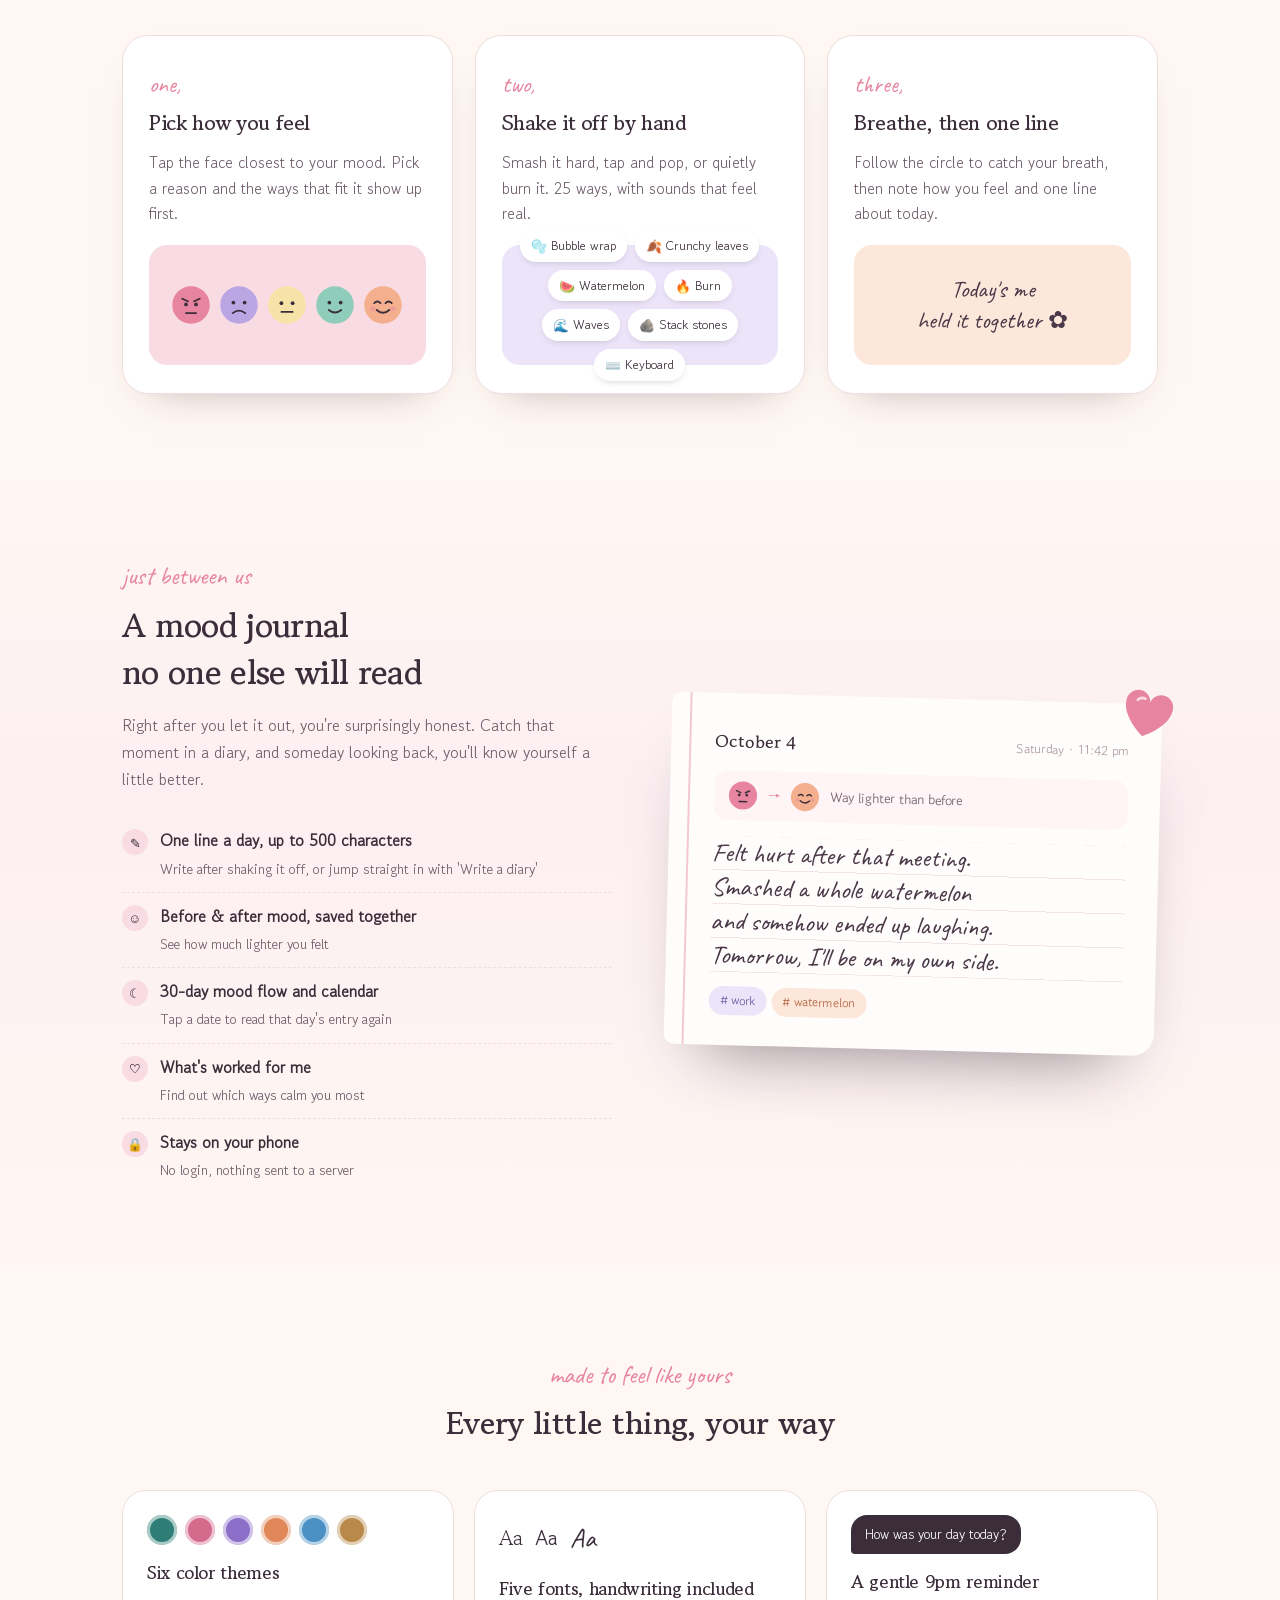
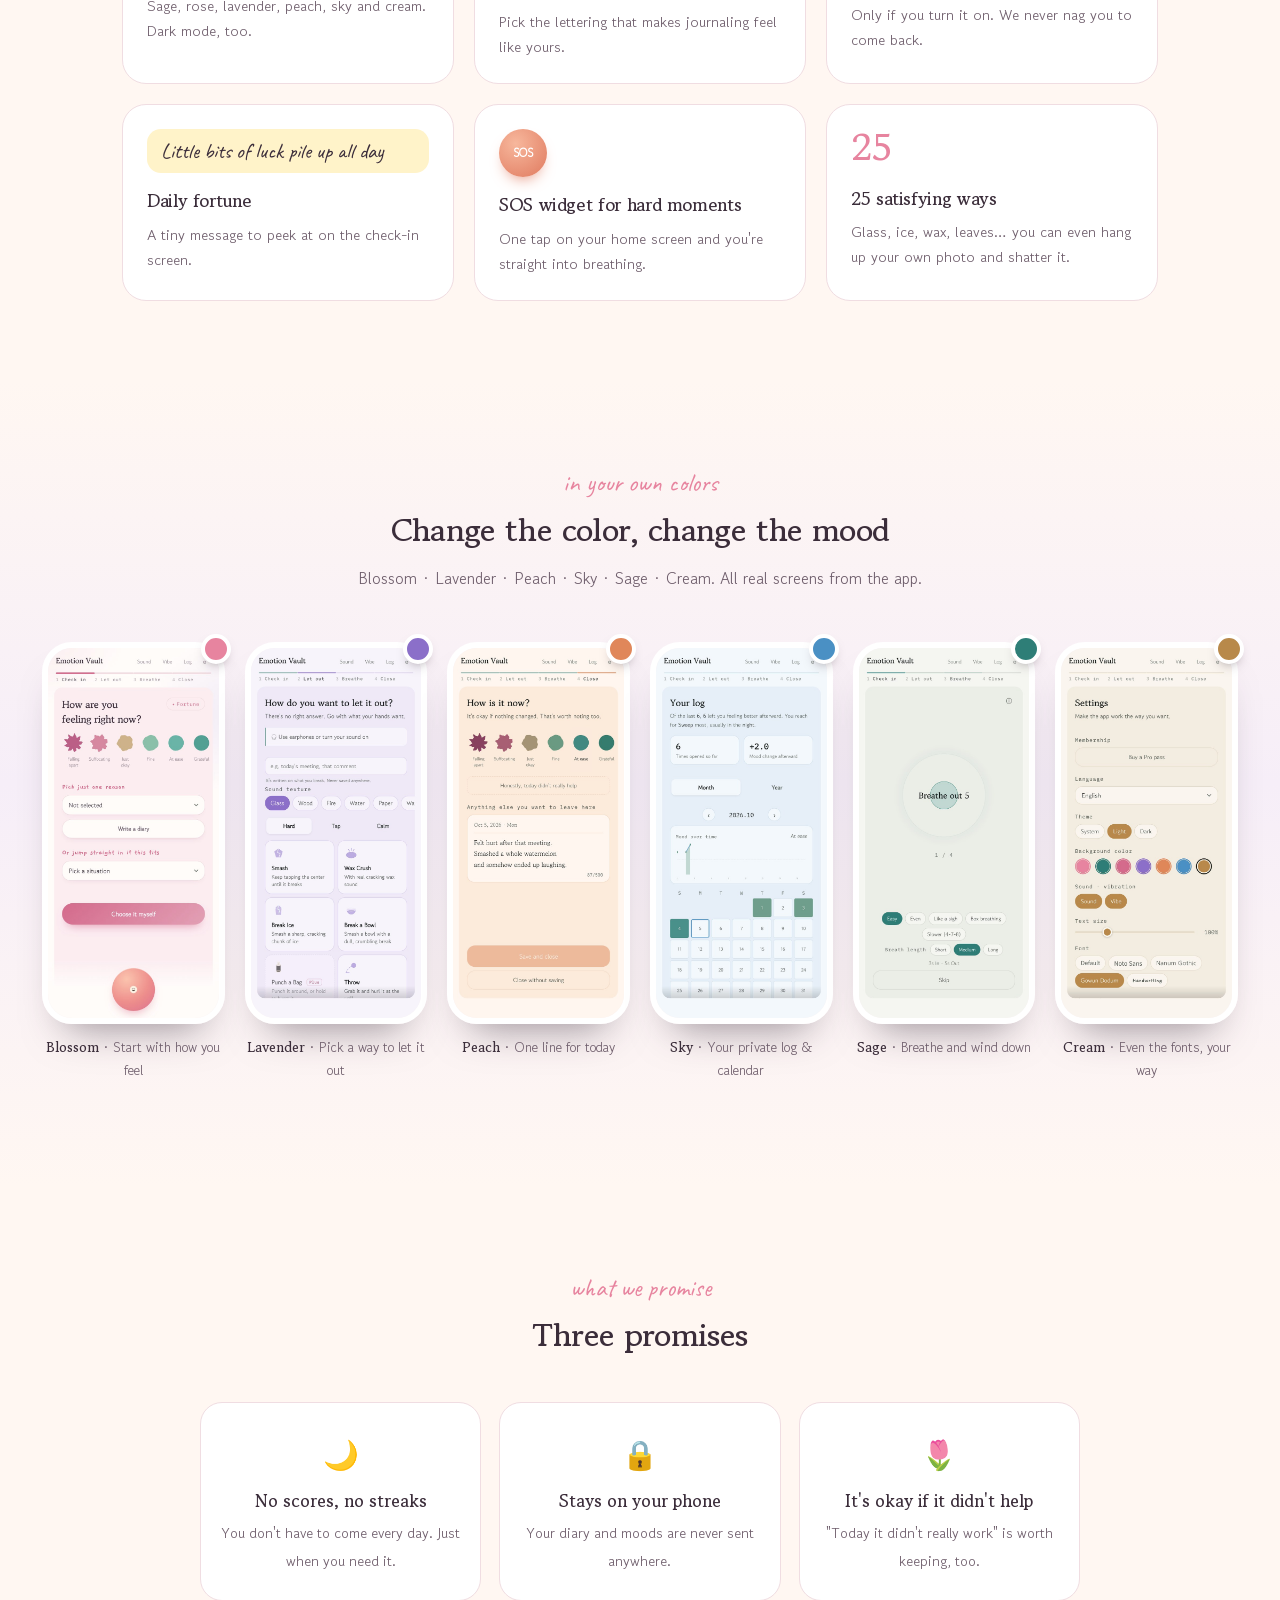
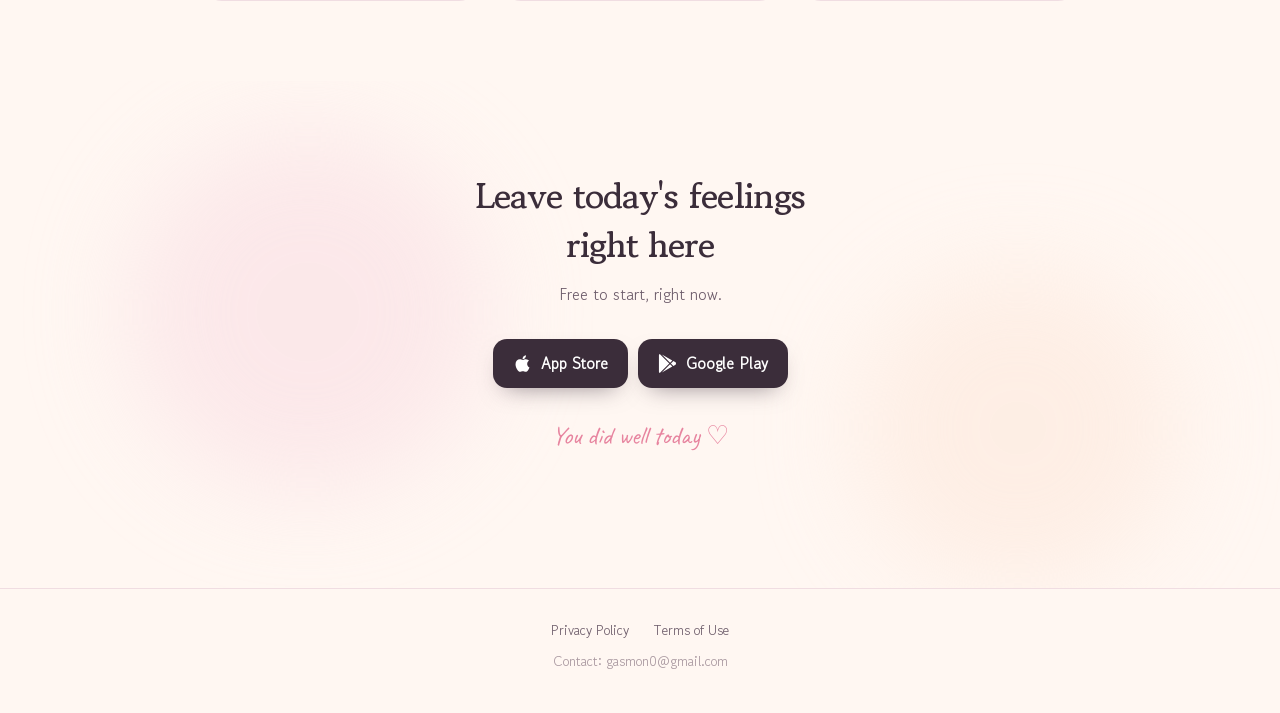
==== commit 3bd02db5: "Update the mode count to 25 and mention photo smashing Co-Authored-By: Claude Opus 5.5 <noreply@anth" ====
--- a/en/index.html
+++ b/en/index.html
@@ -4,7 +4,7 @@
 <meta charset="utf-8">
 <meta name="viewport" content="width=device-width, initial-scale=1">
 <title>Emotion Vault - Mood Journal & Stress Relief App | Shake it off, write one line</title>
-<meta name="description" content="Shake off what piled up today with your fingertips, then keep it in a private mood journal. 24 hands-on ways to smash and pop, breathing exercises, and a diary that stays on your phone.">
+<meta name="description" content="Shake off what piled up today with your fingertips, then keep it in a private mood journal. 25 hands-on ways to smash and pop, breathing exercises, and a diary that stays on your phone.">
 <meta name="keywords" content="mood journal,mood journal app,diary app,emotion journal,feelings diary,stress relief app,anxiety relief,anger management,breathing exercise app,self care app,mindfulness,ASMR,tuk">
 <link rel="canonical" href="https://jeongplanet.github.io/en/">
 <link rel="alternate" hreflang="ko" href="https://jeongplanet.github.io/">
@@ -62,8 +62,8 @@
   <img src="assets/icon.png" alt="Emotion Vault icon">
   <span>Emotion Vault</span>
   <nav class="langs">
-    <a href="../">한국어</a>
-    <a class="on" href="./">English</a>
+    <a href="../index.html">한국어</a>
+    <a class="on" href="index.html">English</a>
   </nav>
 </header>
 
@@ -135,7 +135,7 @@
       <div class="step reveal">
         <span class="no">two,</span>
         <h3>Shake it off by hand</h3>
-        <p>Smash it hard, tap and pop, or quietly burn it. 24 ways, with sounds that feel real.</p>
+        <p>Smash it hard, tap and pop, or quietly burn it. 25 ways, with sounds that feel real.</p>
         <div class="vis modes">
           <span class="chip">🫧 Bubble wrap</span><span class="chip">🍂 Crunchy leaves</span><span class="chip">🍉 Watermelon</span><span class="chip">🔥 Burn</span><span class="chip">🌊 Waves</span><span class="chip">🪨 Stack stones</span><span class="chip">⌨️ Keyboard</span>
         </div>
@@ -204,8 +204,8 @@
         <h3>SOS widget for hard moments</h3><p>One tap on your home screen and you're straight into breathing.</p>
       </div>
       <div class="like reveal">
-        <span class="modecount">24</span>
-        <h3>24 satisfying ways</h3><p>Glass, ice, ceramic, wax, leaves… even pick the sound it makes.</p>
+        <span class="modecount">25</span>
+        <h3>25 satisfying ways</h3><p>Glass, ice, wax, leaves… you can even hang up your own photo and shatter it.</p>
       </div>
     </div>
   </div>
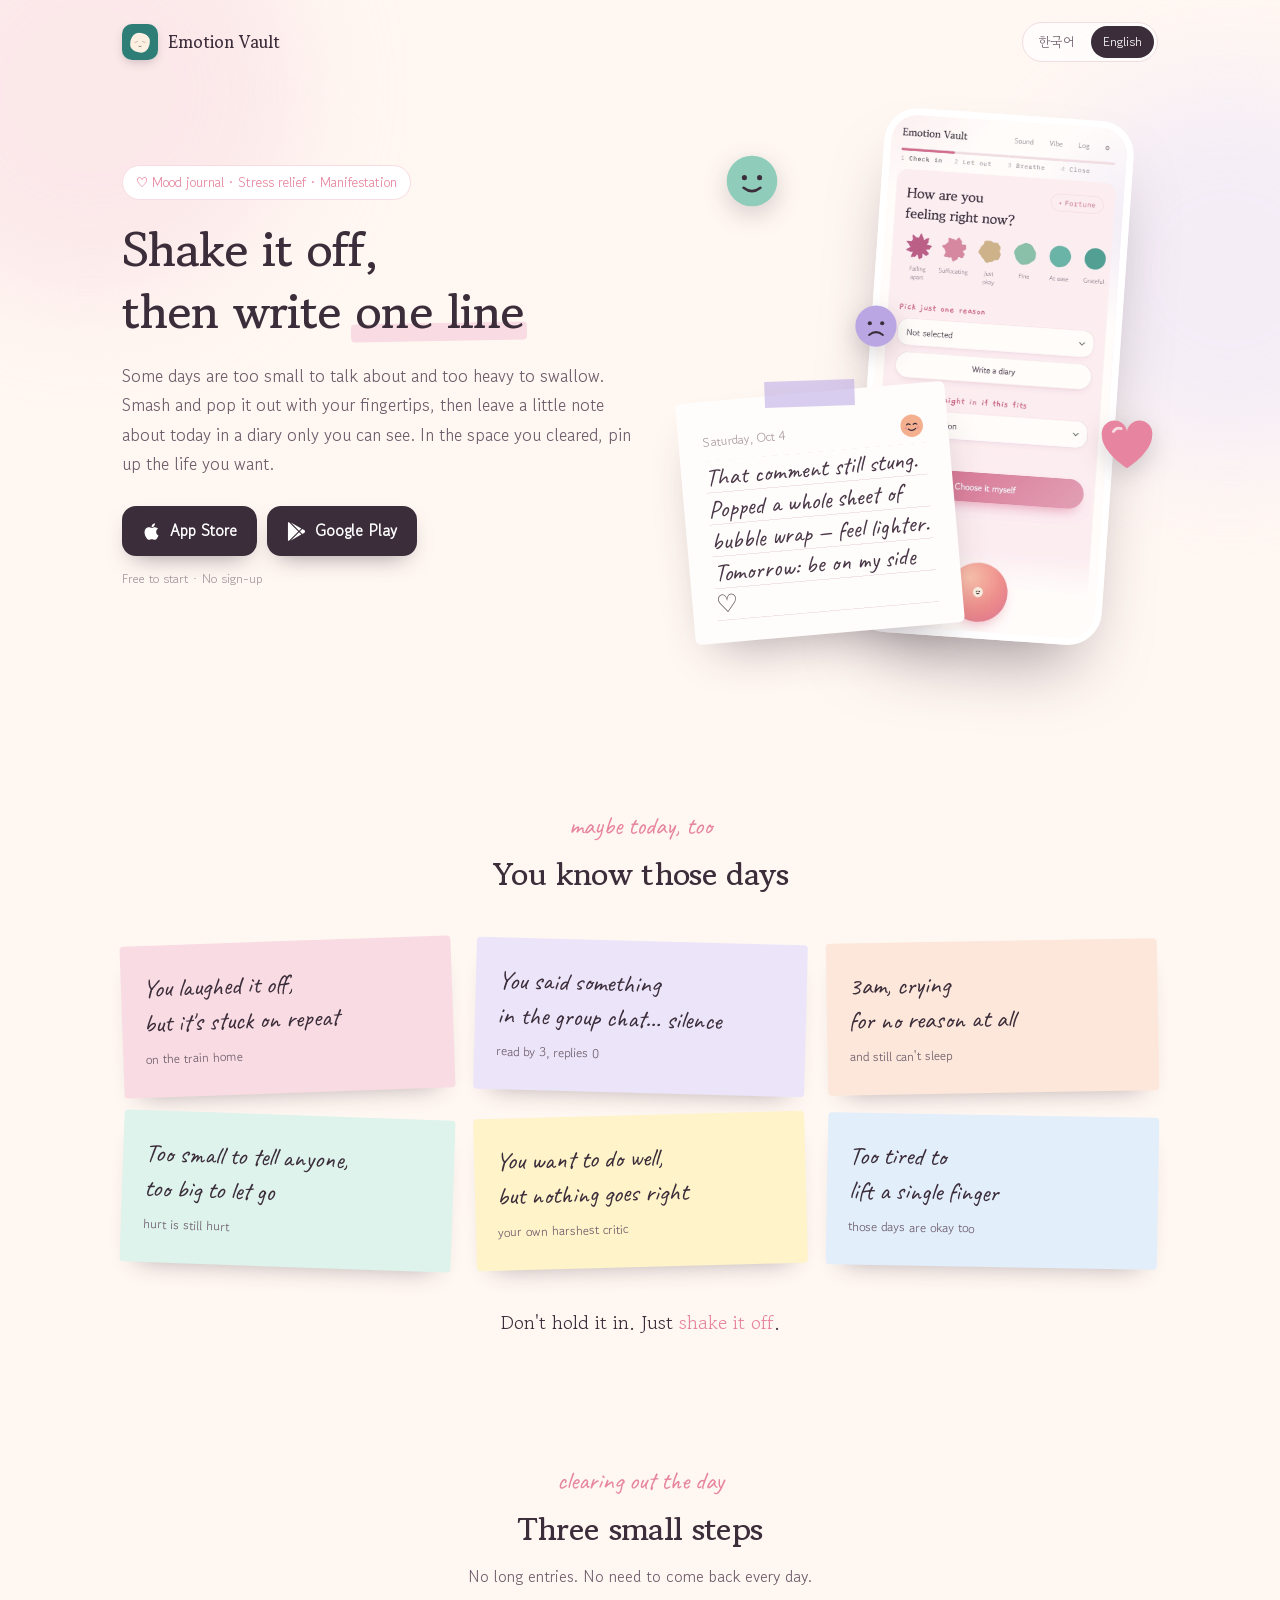
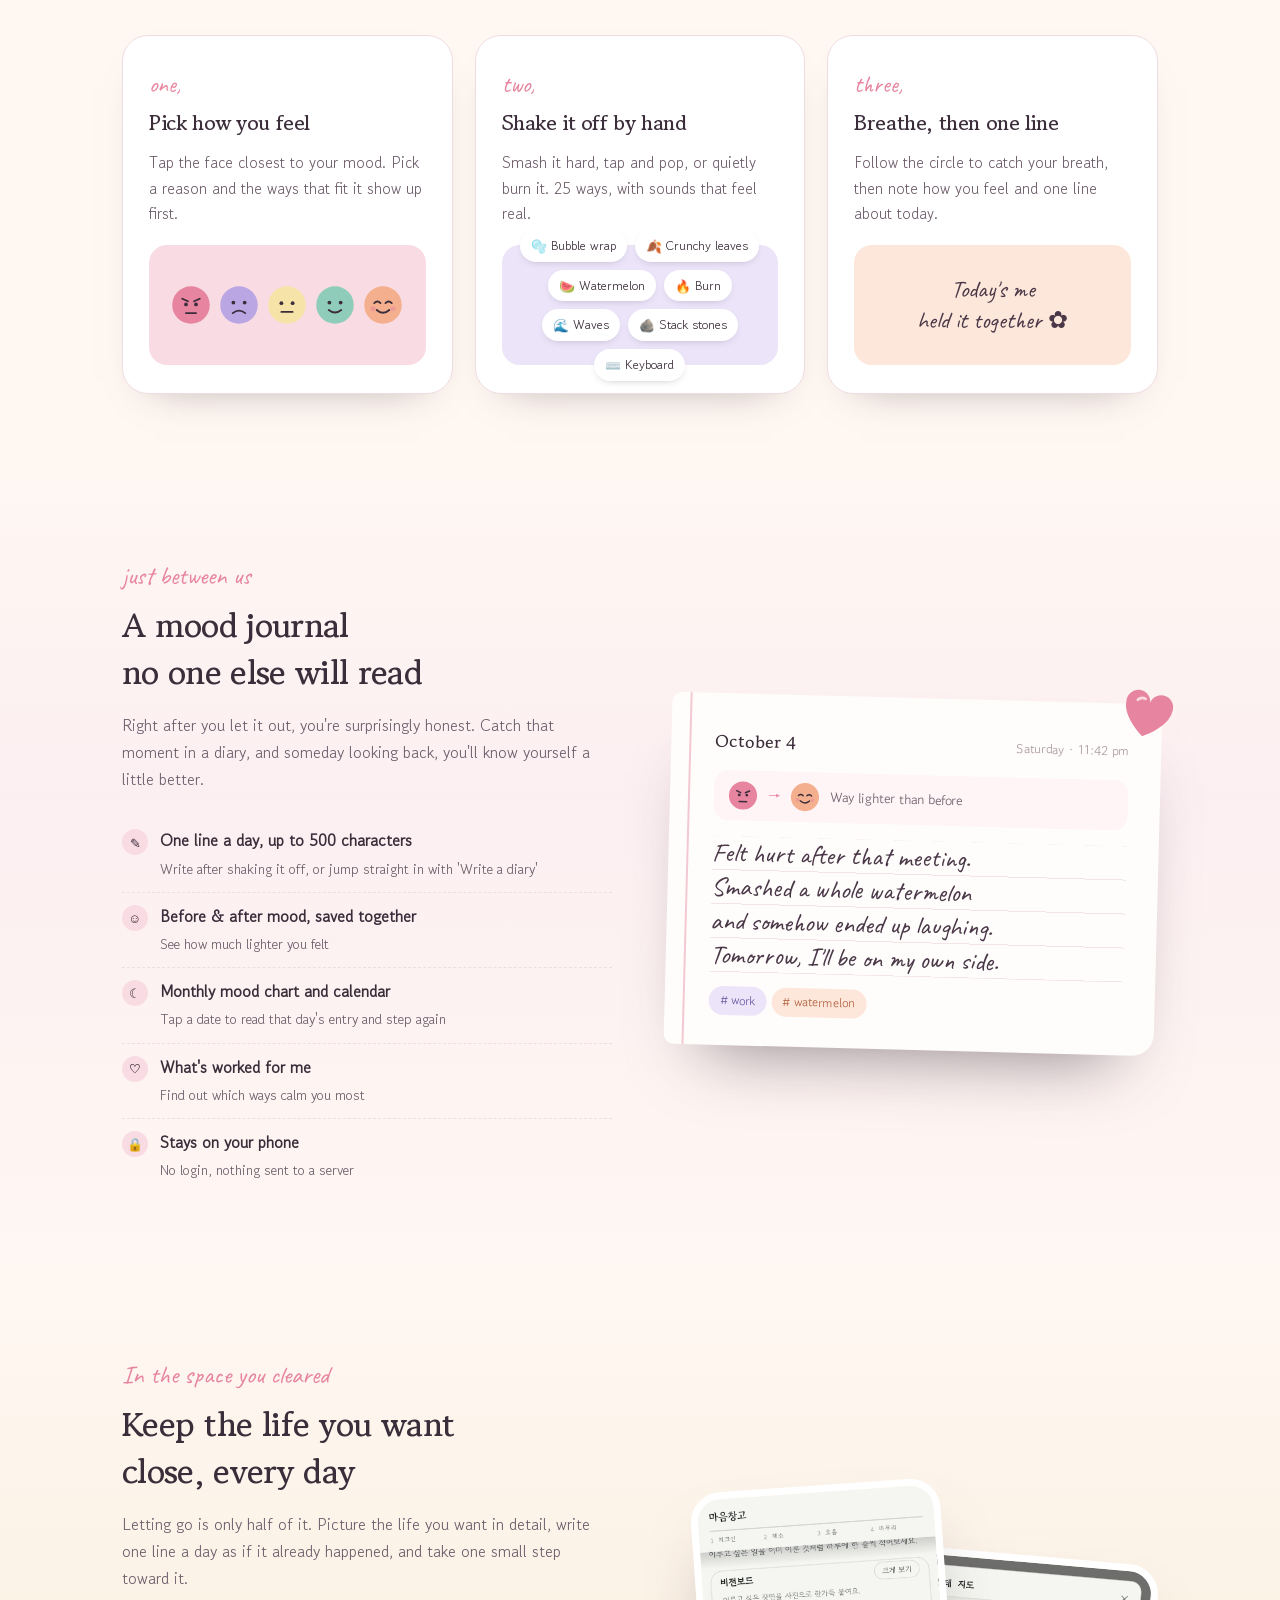
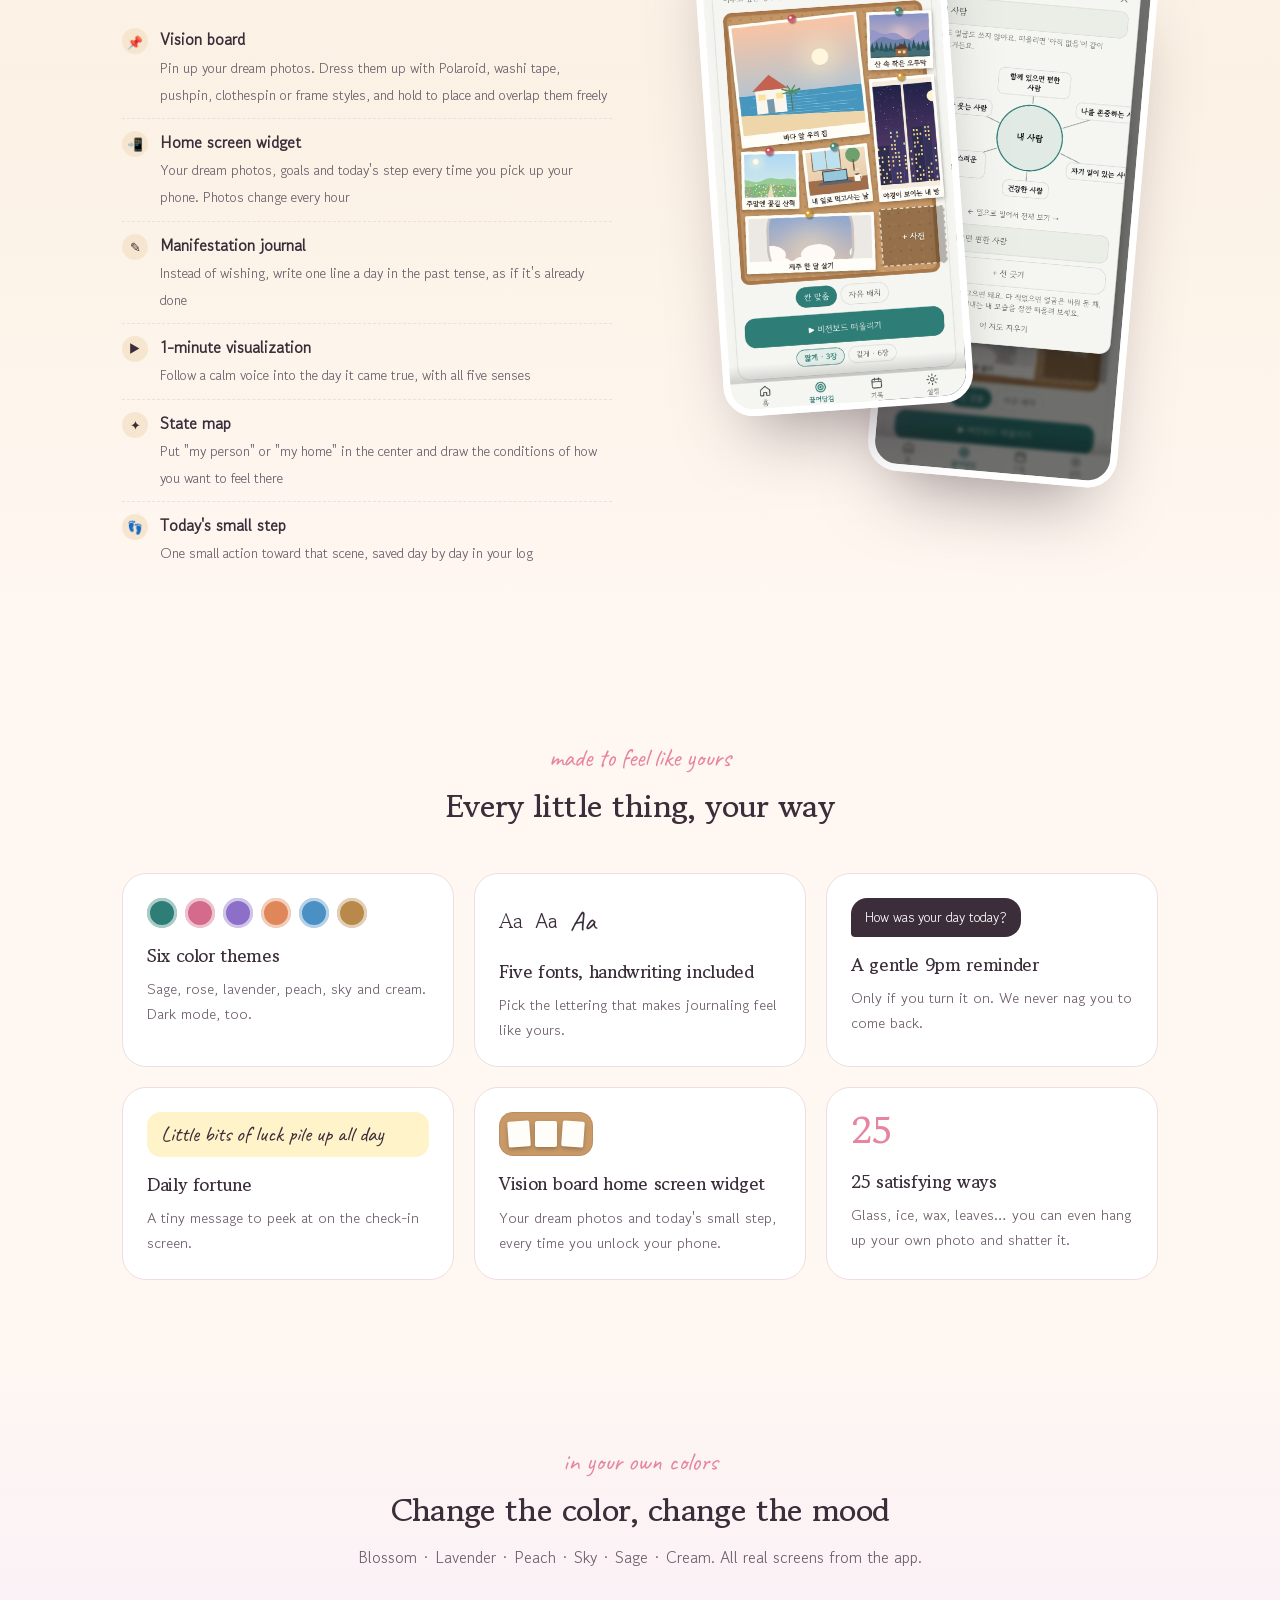
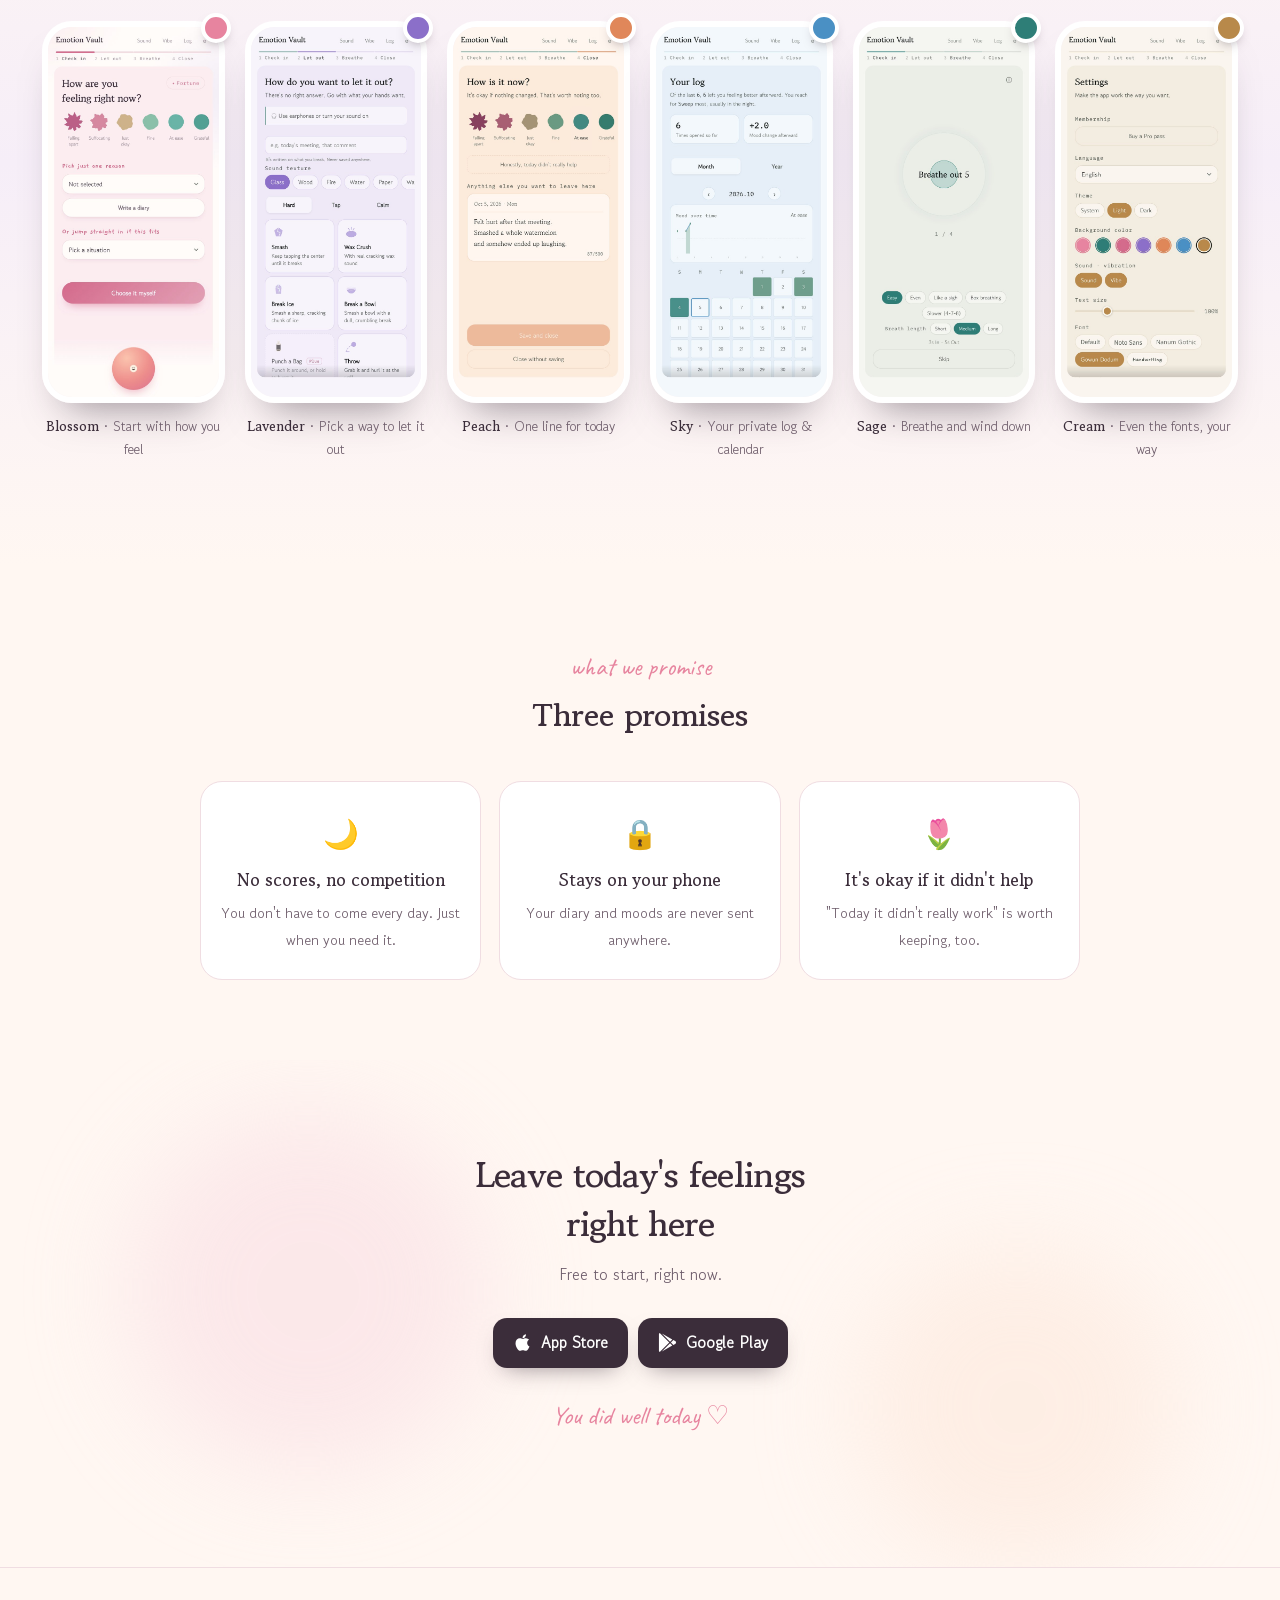
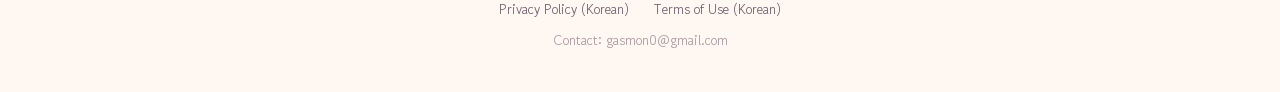
==== commit 2f86ab3b: "Add 끌어당김 section, vision board widget and self-hosted privacy/terms pages - New section for vision b" ====
--- a/en/index.html
+++ b/en/index.html
@@ -3,22 +3,22 @@
 <head>
 <meta charset="utf-8">
 <meta name="viewport" content="width=device-width, initial-scale=1">
-<title>Emotion Vault - Mood Journal & Stress Relief App | Shake it off, write one line</title>
-<meta name="description" content="Shake off what piled up today with your fingertips, then keep it in a private mood journal. 25 hands-on ways to smash and pop, breathing exercises, and a diary that stays on your phone.">
-<meta name="keywords" content="mood journal,mood journal app,diary app,emotion journal,feelings diary,stress relief app,anxiety relief,anger management,breathing exercise app,self care app,mindfulness,ASMR,tuk">
+<title>Emotion Vault - Vision Board, Manifestation Journal & Stress Relief App</title>
+<meta name="description" content="Shake off what piled up today with your fingertips, then keep the life you want close with a vision board and a manifestation journal. 25 hands-on ways to let go, breathing, a private mood journal and a home screen vision board widget. Everything stays on your phone.">
+<meta name="keywords" content="vision board,vision board app,vision board widget,manifestation,law of attraction,manifestation journal,visualization,mood journal,mood journal app,stress relief app,breathing exercise app,4-7-8 breathing,self care app,mindfulness">
 <link rel="canonical" href="https://jeongplanet.github.io/en/">
 <link rel="alternate" hreflang="ko" href="https://jeongplanet.github.io/">
 <link rel="alternate" hreflang="en" href="https://jeongplanet.github.io/en/">
 <link rel="alternate" hreflang="x-default" href="https://jeongplanet.github.io/">
-<meta property="og:title" content="Emotion Vault - Shake it off, write one line">
-<meta property="og:description" content="Smash and pop it out, then end the day with one line in your own mood journal.">
+<meta property="og:title" content="Emotion Vault - Let it go, then draw in what you want">
+<meta property="og:description" content="Smash and pop it out, then keep your dream life close with a vision board and a manifestation journal.">
 <meta property="og:image" content="https://jeongplanet.github.io/assets/icon.png">
 <meta property="og:type" content="website">
 <meta property="og:url" content="https://jeongplanet.github.io/en/">
 <meta property="og:locale" content="en_US">
 <meta name="twitter:card" content="summary_large_image">
-<meta name="twitter:title" content="Emotion Vault - Mood Journal & Stress Relief">
-<meta name="twitter:description" content="Shake it off, write one line.">
+<meta name="twitter:title" content="Emotion Vault - Vision Board, Journal & Stress Relief">
+<meta name="twitter:description" content="Let it go, then draw in what you want.">
 <meta name="twitter:image" content="https://jeongplanet.github.io/assets/icon.png">
 <meta name="theme-color" content="#FFF7F2">
 <link rel="icon" href="assets/icon.png">
@@ -70,9 +70,9 @@
 <section class="hero">
   <div class="wrap">
     <div>
-      <span class="eyebrow">♡ Mood journal · Stress relief</span>
+      <span class="eyebrow">♡ Mood journal · Stress relief · Manifestation</span>
       <h1>Shake it off,<br>then write <em>one line</em></h1>
-      <p class="sub">Some days are too small to talk about and too heavy to swallow. Smash and pop it out with your fingertips, then leave a little note about today in a diary only you can see.</p>
+      <p class="sub">Some days are too small to talk about and too heavy to swallow. Smash and pop it out with your fingertips, then leave a little note about today in a diary only you can see. In the space you cleared, pin up the life you want.</p>
       <div class="badges">
         <a class="badge" href="https://apps.apple.com/app/id6814043279" target="_blank" rel="noopener">
           <svg viewBox="0 0 384 512" fill="currentColor"><path d="M318.7 268.7c-.2-36.7 16.4-64.4 50-84.8-18.8-26.9-47.2-41.7-84.7-44.6-35.5-2.8-74.3 20.7-88.5 20.7-15 0-49.4-19.7-76.4-19.7C63.3 141.2 4 184.8 4 273.5q0 39.3 14.4 81.2c12.8 36.7 59 126.7 107.2 125.2 25.2-.6 43-17.9 75.8-17.9 31.8 0 48.3 17.9 76.4 17.9 48.6-.7 90.4-82.5 102.6-119.3-65.2-30.7-61.7-90-61.7-91.9zm-56.6-164.2c27.3-32.4 24.8-61.9 24-72.5-24.1 1.4-52 16.4-67.9 34.9-17.5 19.8-27.8 44.3-25.6 71.9 26.1 2 49.9-11.4 69.5-34.3z"/></svg>
@@ -159,7 +159,7 @@
       <ul class="checks">
         <li><i>✎</i><div><b>One line a day, up to 500 characters</b><span>Write after shaking it off, or jump straight in with 'Write a diary'</span></div></li>
         <li><i>☺</i><div><b>Before &amp; after mood, saved together</b><span>See how much lighter you felt</span></div></li>
-        <li><i>☾</i><div><b>30-day mood flow and calendar</b><span>Tap a date to read that day's entry again</span></div></li>
+        <li><i>☾</i><div><b>Monthly mood chart and calendar</b><span>Tap a date to read that day's entry and step again</span></div></li>
         <li><i>♡</i><div><b>What's worked for me</b><span>Find out which ways calm you most</span></div></li>
         <li><i>🔒</i><div><b>Stays on your phone</b><span>No login, nothing sent to a server</span></div></li>
       </ul>
@@ -176,6 +176,28 @@
   </div>
 </section>
 
+<section class="sec attract">
+  <div class="wrap">
+    <div class="reveal">
+      <span class="kicker">In the space you cleared</span>
+      <h2>Keep the life you want<br>close, every day</h2>
+      <p class="lead">Letting go is only half of it. Picture the life you want in detail, write one line a day as if it already happened, and take one small step toward it.</p>
+      <ul class="checks">
+        <li><i>📌</i><div><b>Vision board</b><span>Pin up your dream photos. Dress them up with Polaroid, washi tape, pushpin, clothespin or frame styles, and hold to place and overlap them freely</span></div></li>
+        <li><i>📲</i><div><b>Home screen widget</b><span>Your dream photos, goals and today's step every time you pick up your phone. Photos change every hour</span></div></li>
+        <li><i>✎</i><div><b>Manifestation journal</b><span>Instead of wishing, write one line a day in the past tense, as if it's already done</span></div></li>
+        <li><i>▶</i><div><b>1-minute visualization</b><span>Follow a calm voice into the day it came true, with all five senses</span></div></li>
+        <li><i>✦</i><div><b>State map</b><span>Put "my person" or "my home" in the center and draw the conditions of how you want to feel there</span></div></li>
+        <li><i>👣</i><div><b>Today's small step</b><span>One small action toward that scene, saved day by day in your log</span></div></li>
+      </ul>
+    </div>
+    <div class="reveal attract-vis" aria-hidden="true">
+      <div class="ph a"><img src="assets/attract-board.jpg" alt="" loading="lazy"></div>
+      <div class="ph b"><img src="assets/attract-map.jpg" alt="" loading="lazy"></div>
+    </div>
+  </div>
+</section>
+
 <section class="sec">
   <div class="wrap">
     <div class="sec-head reveal">
@@ -200,8 +222,8 @@
         <h3>Daily fortune</h3><p>A tiny message to peek at on the check-in screen.</p>
       </div>
       <div class="like reveal">
-        <span class="sos">SOS</span>
-        <h3>SOS widget for hard moments</h3><p>One tap on your home screen and you're straight into breathing.</p>
+        <span class="wmini" aria-hidden="true"><i></i><i></i><i></i></span>
+        <h3>Vision board home screen widget</h3><p>Your dream photos and today's small step, every time you unlock your phone.</p>
       </div>
       <div class="like reveal">
         <span class="modecount">25</span>
@@ -236,7 +258,7 @@
       <h2>Three promises</h2>
     </div>
     <div class="promise">
-      <div class="reveal"><div class="ic">🌙</div><b>No scores, no streaks</b><span>You don't have to come every day. Just when you need it.</span></div>
+      <div class="reveal"><div class="ic">🌙</div><b>No scores, no competition</b><span>You don't have to come every day. Just when you need it.</span></div>
       <div class="reveal"><div class="ic">🔒</div><b>Stays on your phone</b><span>Your diary and moods are never sent anywhere.</span></div>
       <div class="reveal"><div class="ic">🌷</div><b>It's okay if it didn't help</b><span>"Today it didn't really work" is worth keeping, too.</span></div>
     </div>
@@ -265,8 +287,8 @@
 
 <footer>
   <div class="flinks">
-    <a href="https://pollen-witch-f01.notion.site/3d0eb9661eb780e7a5b0df65c54f6725">Privacy Policy</a>
-    <a href="https://www.apple.com/legal/internet-services/itunes/dev/stdeula/">Terms of Use</a>
+    <a href="../privacy.html">Privacy Policy (Korean)</a>
+    <a href="../terms.html">Terms of Use (Korean)</a>
   </div>
   Contact: gasmon0@gmail.com
 </footer>
--- a/assets/site.css
+++ b/assets/site.css
@@ -188,3 +188,36 @@
   .book .hand{font-size:1.45rem}
   .shots{justify-content:flex-start}
 }
+
+/* 개인정보 처리방침·이용약관 */
+body.doc header.top a.home{display:flex; align-items:center; gap:10px; color:inherit; text-decoration:none}
+.docbody{max-width:820px; padding-bottom:60px}
+.docbody h1{font-size:1.9rem; margin:10px 0 18px}
+.docbody h2{font-size:1.3rem; margin:34px 0 10px}
+.docbody h3{font-size:1.08rem; margin:28px 0 8px}
+.docbody p, .docbody li{color:var(--ink-2); font-size:.95rem}
+.docbody ul, .docbody ol{padding-left:22px; margin:6px 0}
+.docbody table{width:100%; border-collapse:collapse; margin:10px 0 16px; font-size:.88rem; background:#fff; border-radius:12px; overflow:hidden}
+.docbody th, .docbody td{border:1px solid var(--line); padding:8px 10px; text-align:left; vertical-align:top; color:var(--ink-2)}
+.docbody th{background:var(--rose-soft); color:var(--ink); font-weight:700}
+.docbody a{color:#B4537A; word-break:break-all}
+
+/* 끌어당김 */
+.attract{background:linear-gradient(180deg,var(--bg),#FBF1E4 40%,var(--bg))}
+.attract .wrap{display:grid; grid-template-columns:1fr 1fr; gap:56px; align-items:center}
+.attract h2{font-size:2.1rem; line-height:1.4; margin-bottom:16px}
+.attract .lead{color:var(--ink-2); margin:0 0 24px}
+.attract .checks i{background:#F6E6CF}
+.attract-vis{position:relative; height:560px}
+.attract-vis .ph{position:absolute; width:250px; border-radius:30px; overflow:hidden; border:7px solid #fff; box-shadow:0 40px 70px -30px rgba(59,45,58,.5)}
+.attract-vis .ph img{display:block; width:100%}
+.attract-vis .ph.a{left:8%; top:0; transform:rotate(-4deg); z-index:2}
+.attract-vis .ph.b{right:4%; top:70px; transform:rotate(5deg)}
+.wmini{display:inline-grid; grid-template-columns:repeat(3,22px); gap:5px; padding:9px; border-radius:14px; background:#C99A68; box-shadow:inset 0 0 0 1px rgba(0,0,0,.08)}
+.wmini i{display:block; height:26px; background:#FFFDF8; border-radius:2px; box-shadow:0 2px 4px rgba(0,0,0,.25)}
+.wmini i:nth-child(1){transform:rotate(-4deg)} .wmini i:nth-child(3){transform:rotate(4deg)}
+@media (max-width:820px){
+  .attract .wrap{grid-template-columns:1fr; gap:30px}
+  .attract-vis{height:440px}
+  .attract-vis .ph{width:200px}
+}
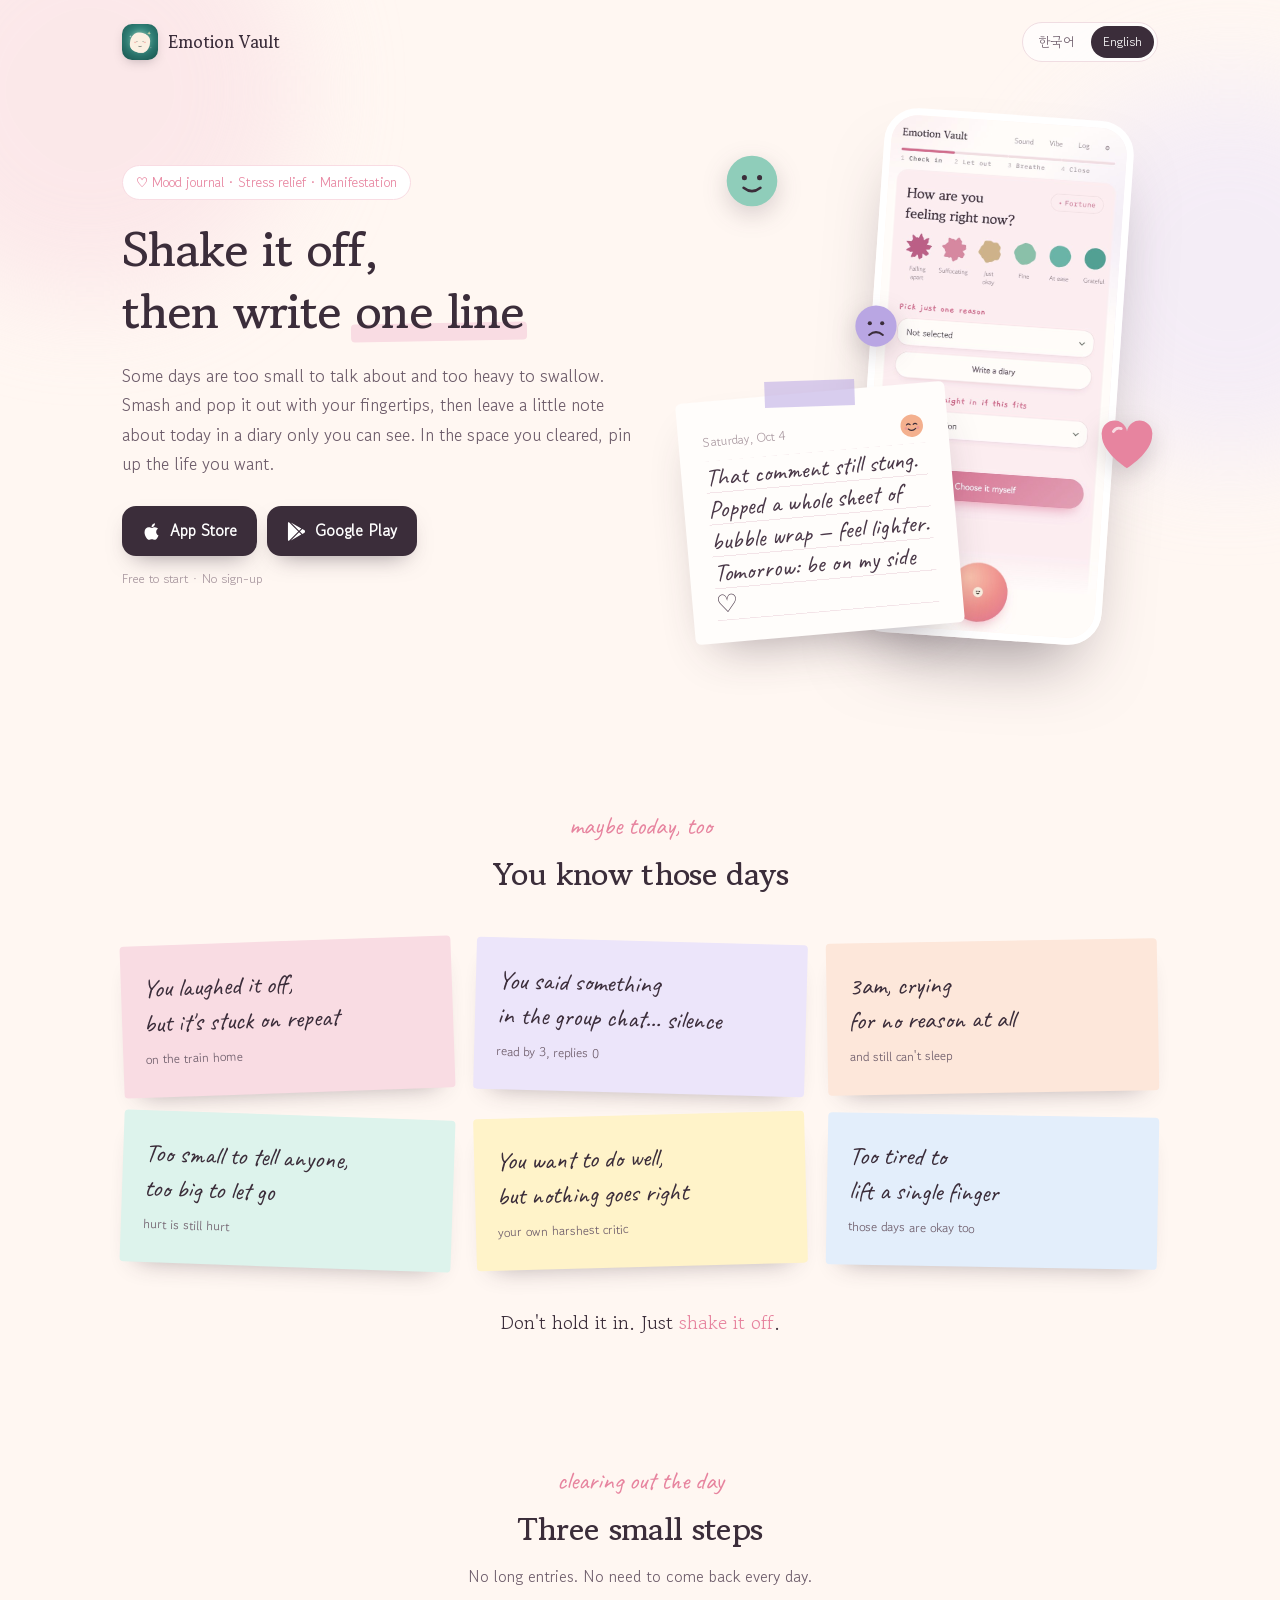
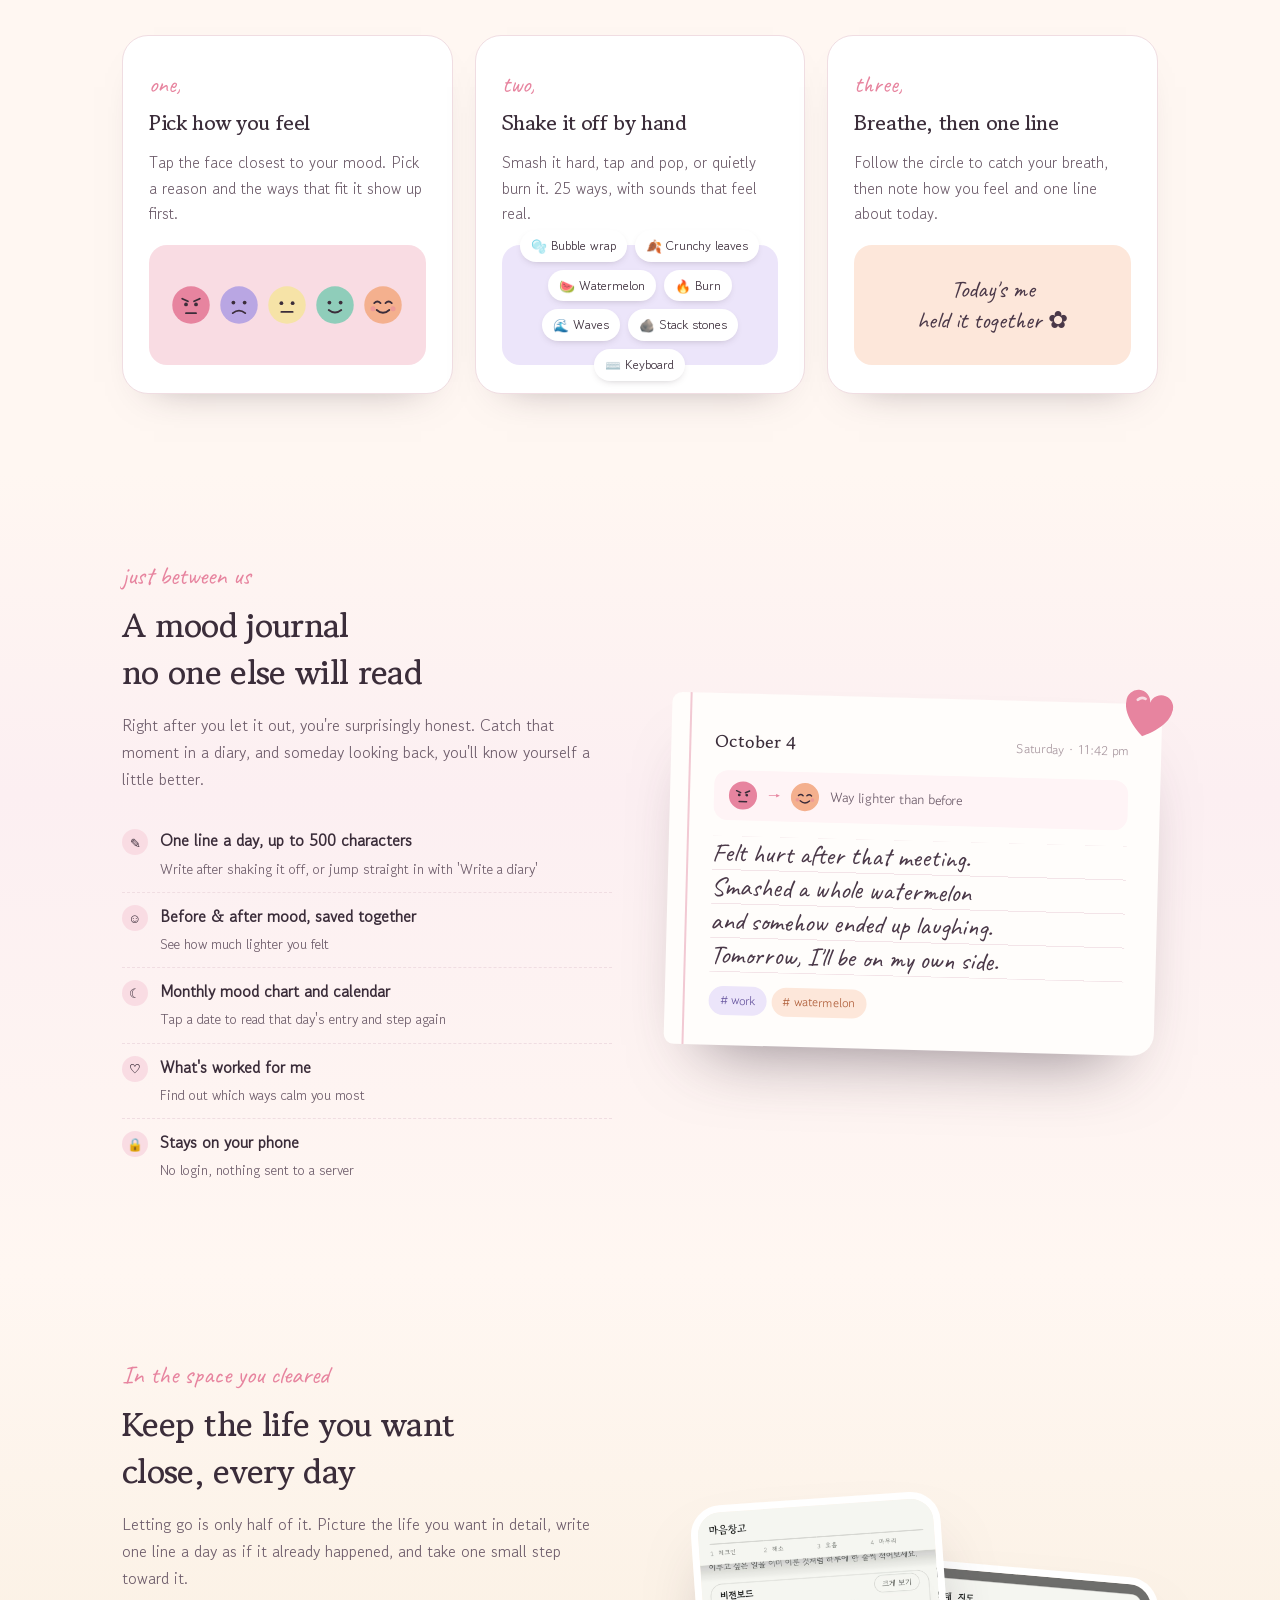
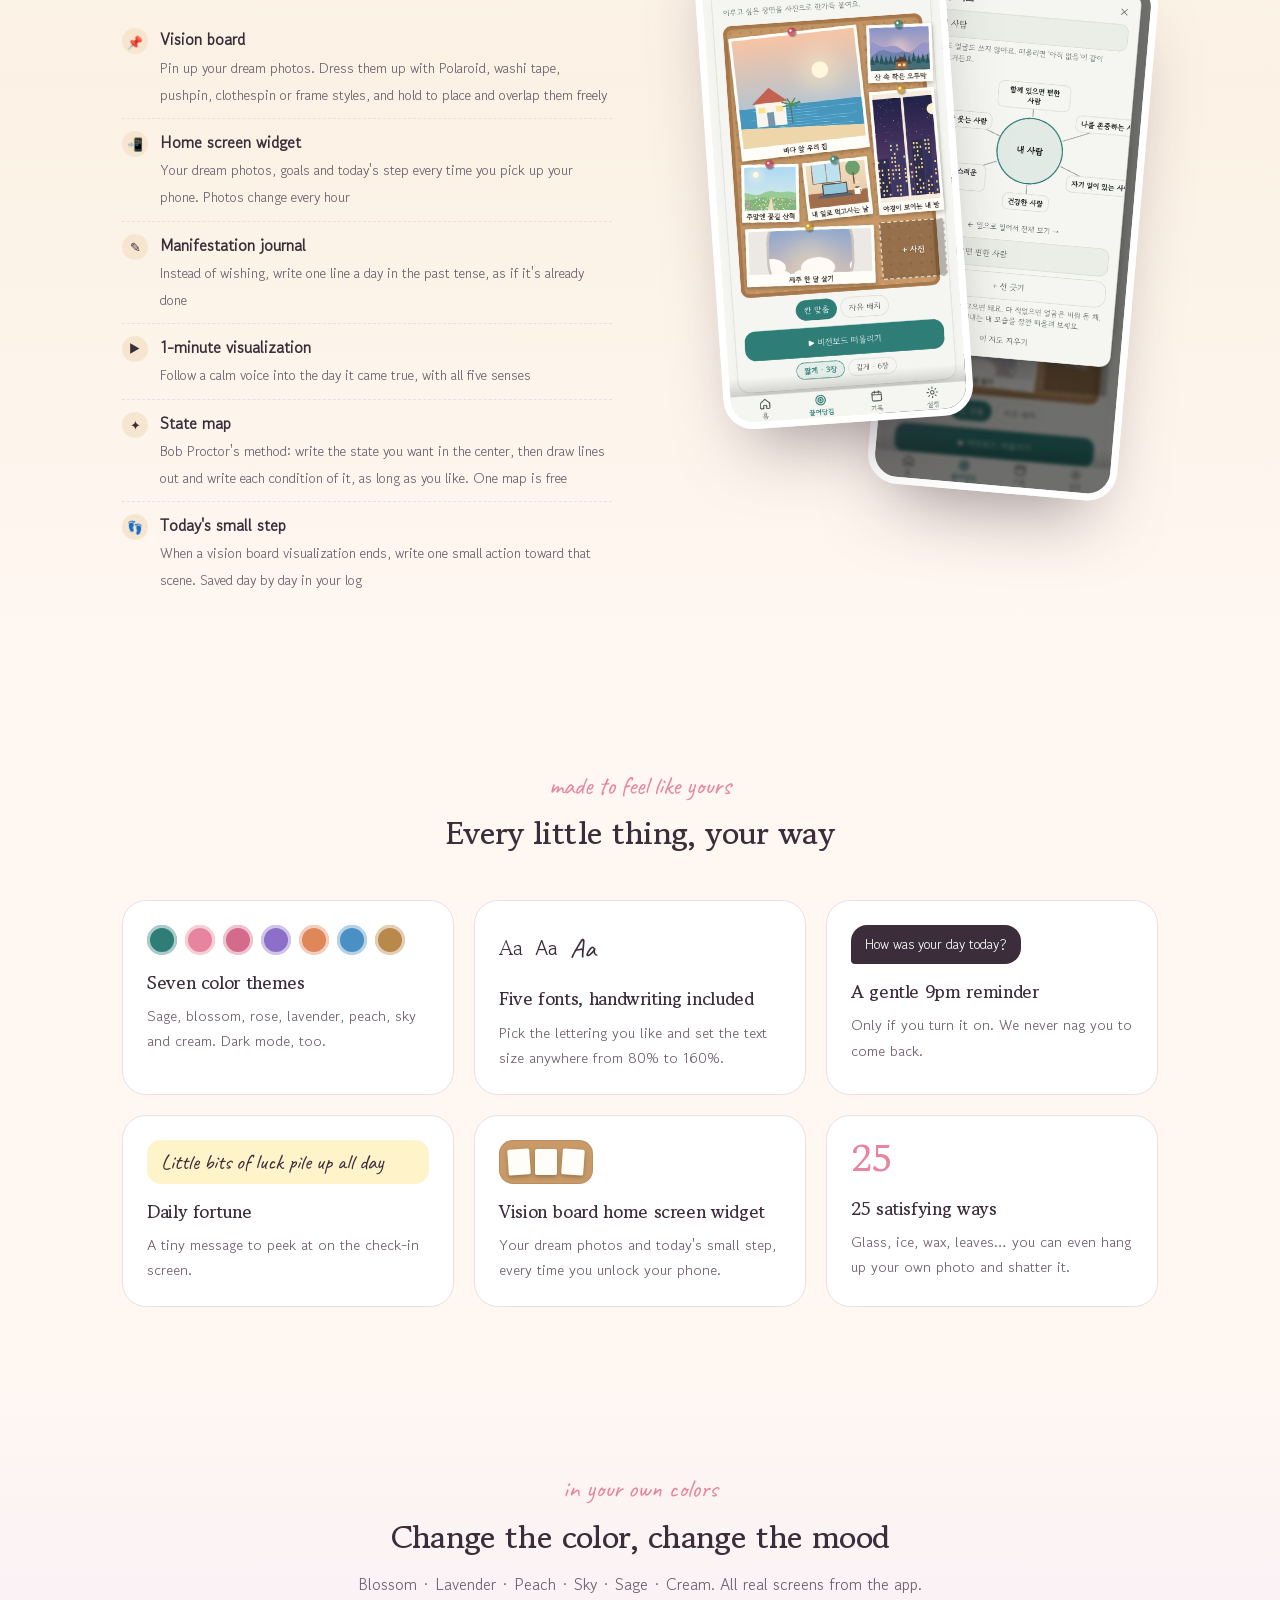
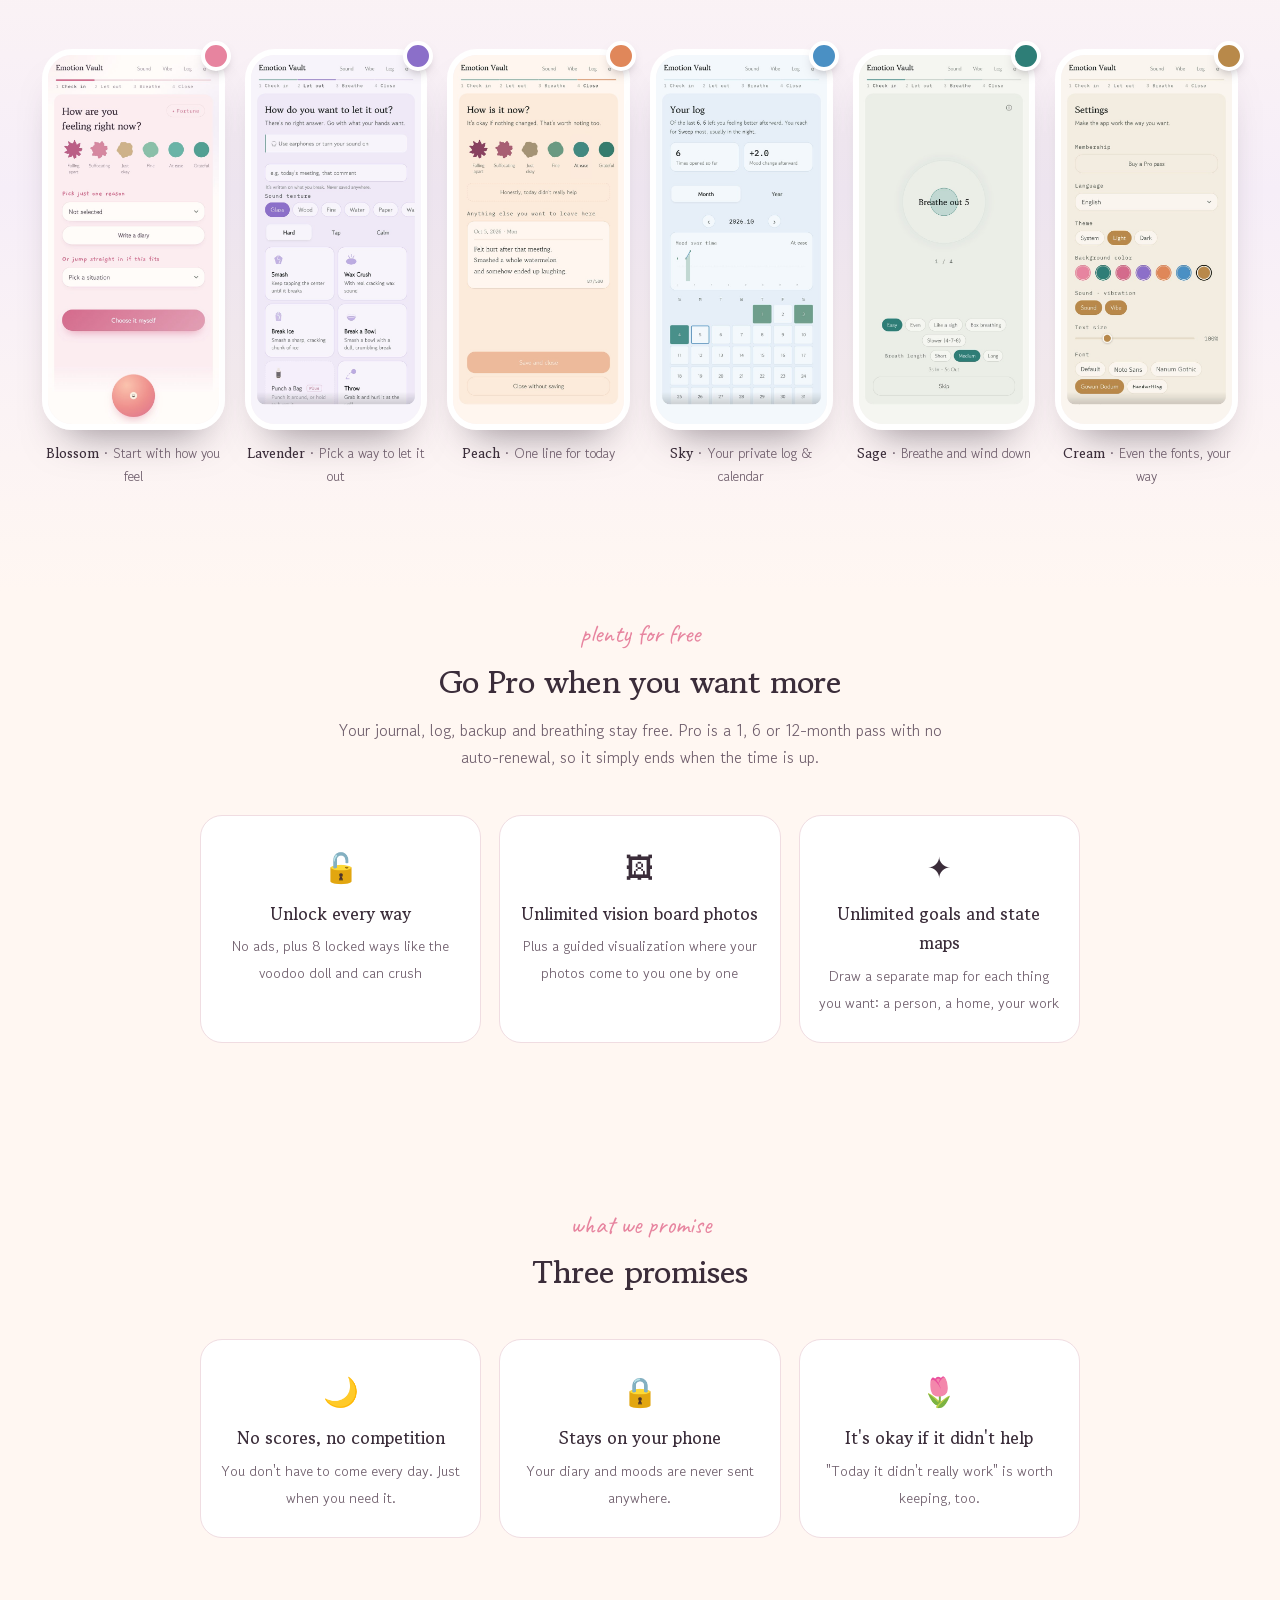
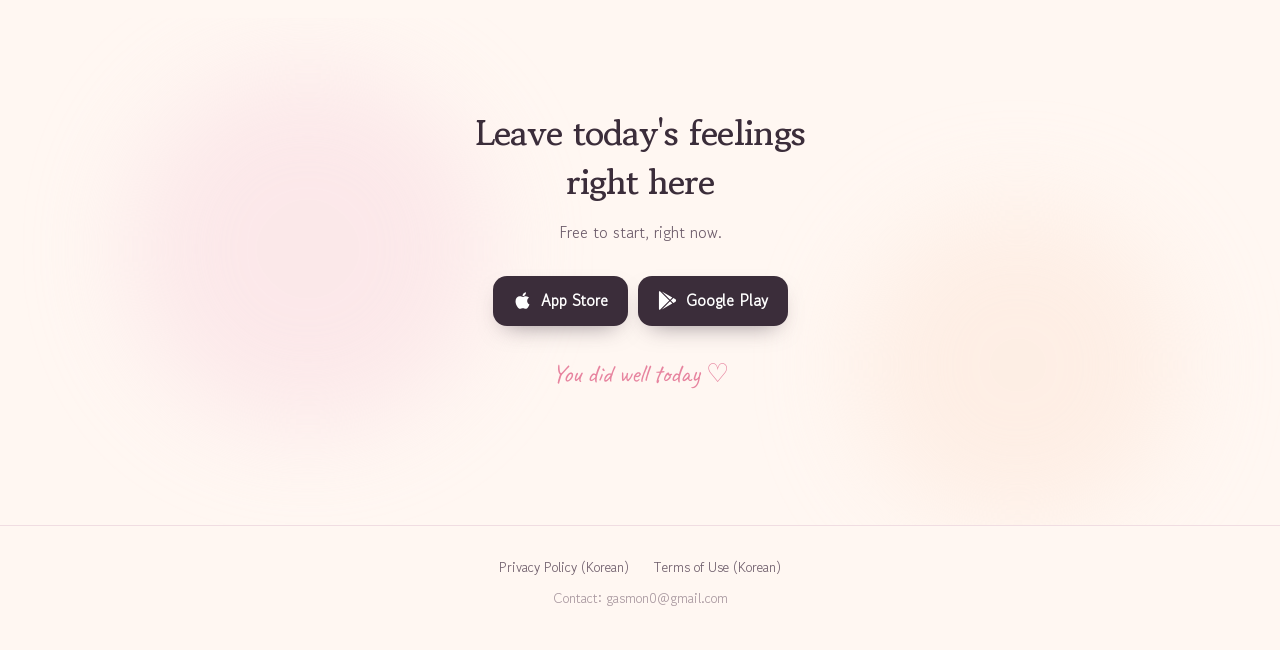
==== commit 3f6e0221: "Match the landing page to the current app: state map, step after visualization, seven themes, text s" ====
--- a/en/index.html
+++ b/en/index.html
@@ -4,7 +4,7 @@
 <meta charset="utf-8">
 <meta name="viewport" content="width=device-width, initial-scale=1">
 <title>Emotion Vault - Vision Board, Manifestation Journal & Stress Relief App</title>
-<meta name="description" content="Shake off what piled up today with your fingertips, then keep the life you want close with a vision board and a manifestation journal. 25 hands-on ways to let go, breathing, a private mood journal and a home screen vision board widget. Everything stays on your phone.">
+<meta name="description" content="Shake off what piled up today with your fingertips, then keep the life you want close with a vision board and a manifestation journal. 25 hands-on ways to let go, breathing, a private mood journal, a Bob Proctor-style state map and a home screen vision board widget. Everything stays on your phone.">
 <meta name="keywords" content="vision board,vision board app,vision board widget,manifestation,law of attraction,manifestation journal,visualization,mood journal,mood journal app,stress relief app,breathing exercise app,4-7-8 breathing,self care app,mindfulness">
 <link rel="canonical" href="https://jeongplanet.github.io/en/">
 <link rel="alternate" hreflang="ko" href="https://jeongplanet.github.io/">
@@ -187,8 +187,8 @@
         <li><i>📲</i><div><b>Home screen widget</b><span>Your dream photos, goals and today's step every time you pick up your phone. Photos change every hour</span></div></li>
         <li><i>✎</i><div><b>Manifestation journal</b><span>Instead of wishing, write one line a day in the past tense, as if it's already done</span></div></li>
         <li><i>▶</i><div><b>1-minute visualization</b><span>Follow a calm voice into the day it came true, with all five senses</span></div></li>
-        <li><i>✦</i><div><b>State map</b><span>Put "my person" or "my home" in the center and draw the conditions of how you want to feel there</span></div></li>
-        <li><i>👣</i><div><b>Today's small step</b><span>One small action toward that scene, saved day by day in your log</span></div></li>
+        <li><i>✦</i><div><b>State map</b><span>Bob Proctor's method: write the state you want in the center, then draw lines out and write each condition of it, as long as you like. One map is free</span></div></li>
+        <li><i>👣</i><div><b>Today's small step</b><span>When a vision board visualization ends, write one small action toward that scene. Saved day by day in your log</span></div></li>
       </ul>
     </div>
     <div class="reveal attract-vis" aria-hidden="true">
@@ -206,12 +206,12 @@
     </div>
     <div class="likes">
       <div class="like reveal">
-        <div class="swatches"><i style="background:#2E7E77"></i><i style="background:#D46A8C"></i><i style="background:#8B6FC9"></i><i style="background:#E0875A"></i><i style="background:#4A90C4"></i><i style="background:#B8894A"></i></div>
-        <h3>Six color themes</h3><p>Sage, rose, lavender, peach, sky and cream. Dark mode, too.</p>
+        <div class="swatches"><i style="background:#2E7E77"></i><i style="background:#E7849F"></i><i style="background:#D46A8C"></i><i style="background:#8B6FC9"></i><i style="background:#E0875A"></i><i style="background:#4A90C4"></i><i style="background:#B8894A"></i></div>
+        <h3>Seven color themes</h3><p>Sage, blossom, rose, lavender, peach, sky and cream. Dark mode, too.</p>
       </div>
       <div class="like reveal">
         <div class="fonts"><span>Aa</span><span>Aa</span><span>Aa</span></div>
-        <h3>Five fonts, handwriting included</h3><p>Pick the lettering that makes journaling feel like yours.</p>
+        <h3>Five fonts, handwriting included</h3><p>Pick the lettering you like and set the text size anywhere from 80% to 160%.</p>
       </div>
       <div class="like reveal">
         <span class="bubble">How was your day today?</span>
@@ -248,6 +248,21 @@
     <figure><span class="dot" style="background:#4A90C4"></span><img src="assets/pal-sky.jpg" alt="Sky theme - your log" loading="lazy"><figcaption><b>Sky</b> · Your private log & calendar</figcaption></figure>
     <figure><span class="dot" style="background:#2E7E77"></span><img src="assets/pal-sage.jpg" alt="Sage theme - breathing" loading="lazy"><figcaption><b>Sage</b> · Breathe and wind down</figcaption></figure>
     <figure><span class="dot" style="background:#B8894A"></span><img src="assets/pal-cream.jpg" alt="Cream theme - settings" loading="lazy"><figcaption><b>Cream</b> · Even the fonts, your way</figcaption></figure>
+  </div>
+</section>
+
+<section class="sec tight">
+  <div class="wrap">
+    <div class="sec-head reveal">
+      <span class="kicker">plenty for free</span>
+      <h2>Go Pro when you want more</h2>
+      <p>Your journal, log, backup and breathing stay free. Pro is a 1, 6 or 12-month pass with no auto-renewal, so it simply ends when the time is up.</p>
+    </div>
+    <div class="promise">
+      <div class="reveal"><div class="ic">🔓</div><b>Unlock every way</b><span>No ads, plus 8 locked ways like the voodoo doll and can crush</span></div>
+      <div class="reveal"><div class="ic">🖼</div><b>Unlimited vision board photos</b><span>Plus a guided visualization where your photos come to you one by one</span></div>
+      <div class="reveal"><div class="ic">✦</div><b>Unlimited goals and state maps</b><span>Draw a separate map for each thing you want: a person, a home, your work</span></div>
+    </div>
   </div>
 </section>
 
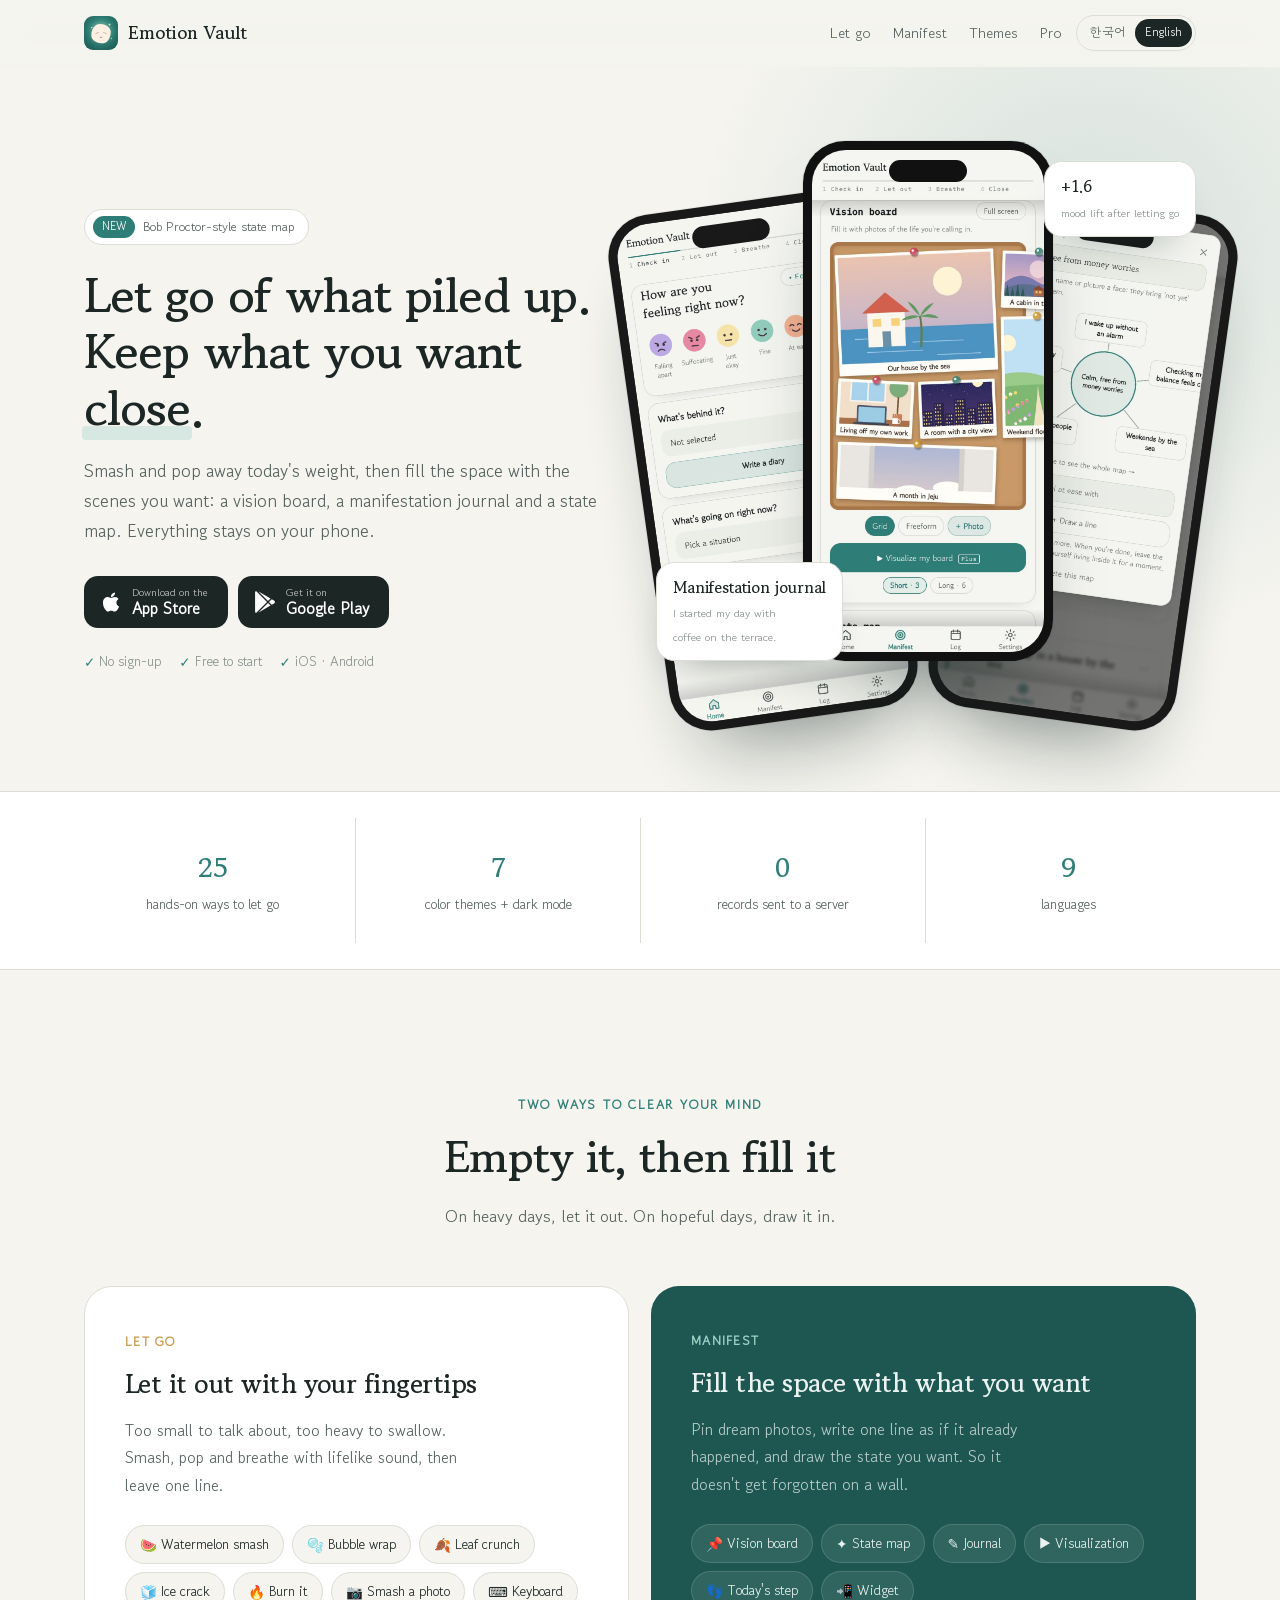
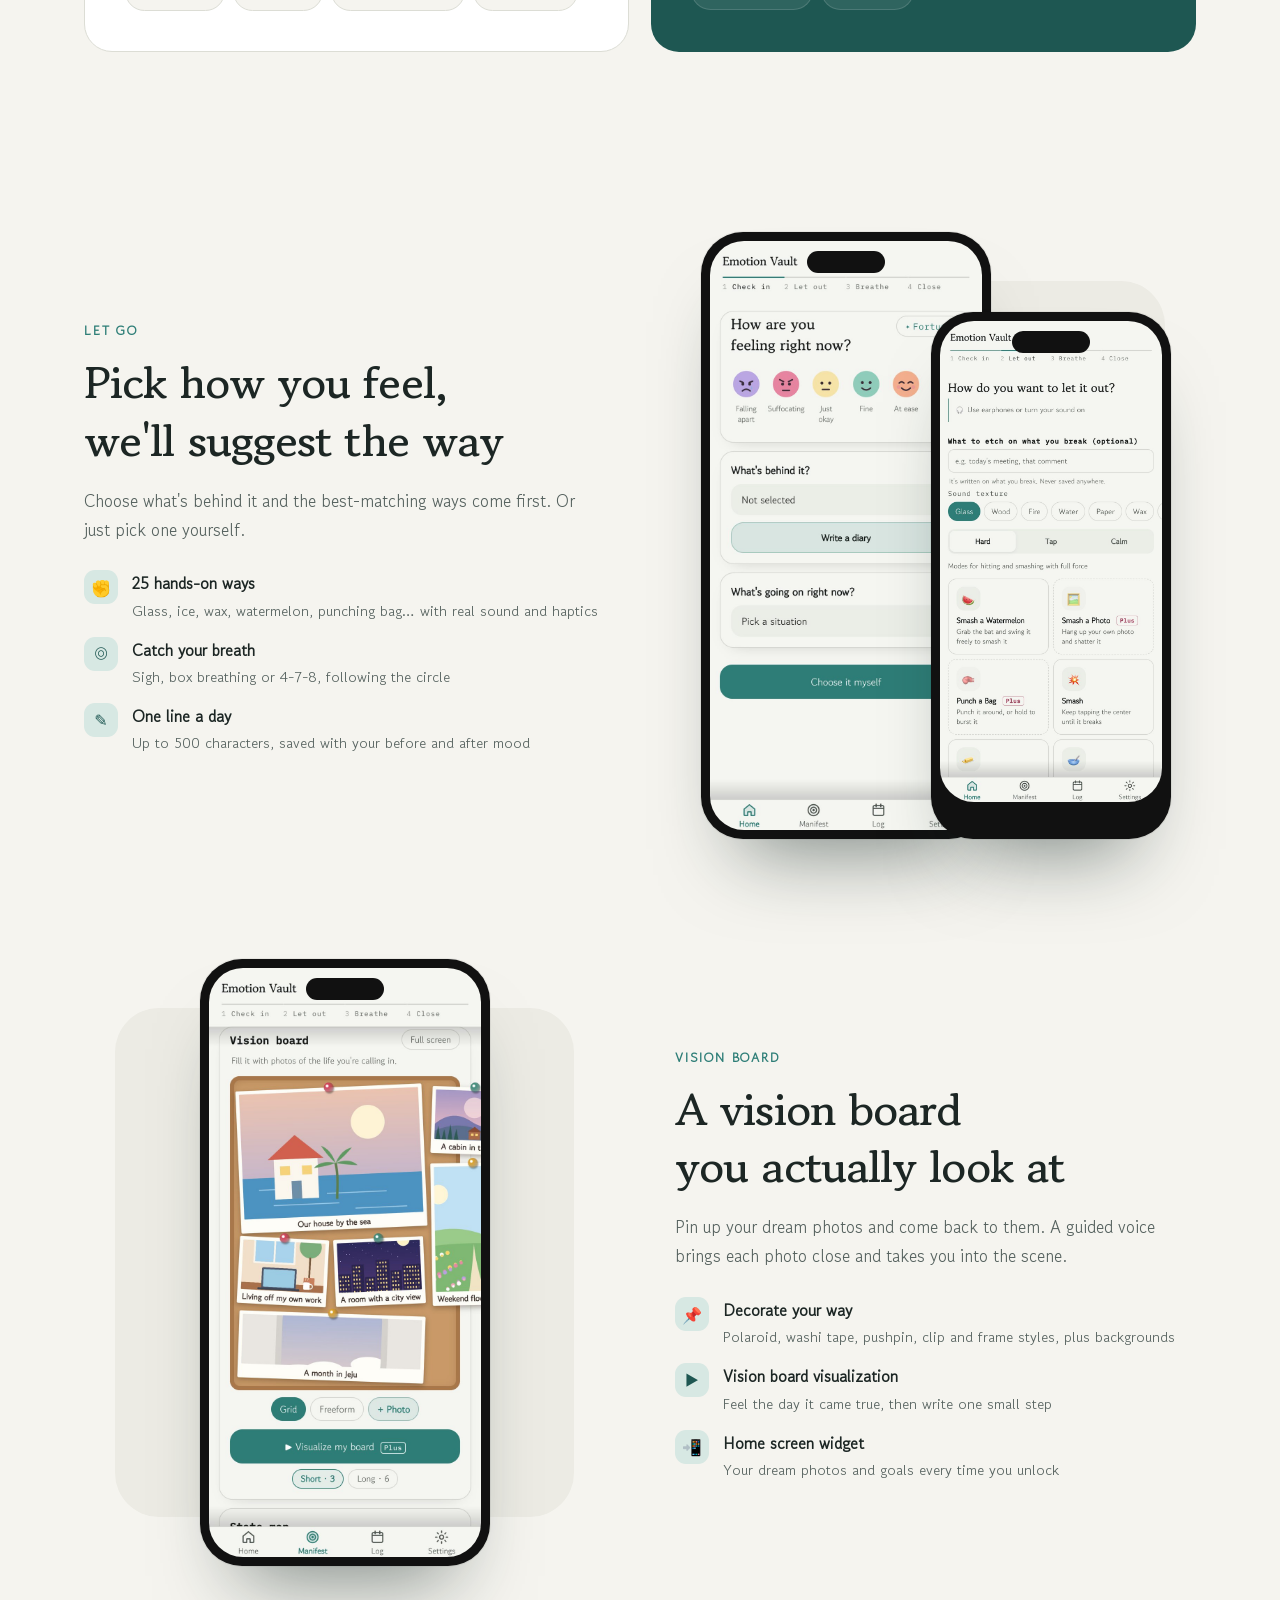
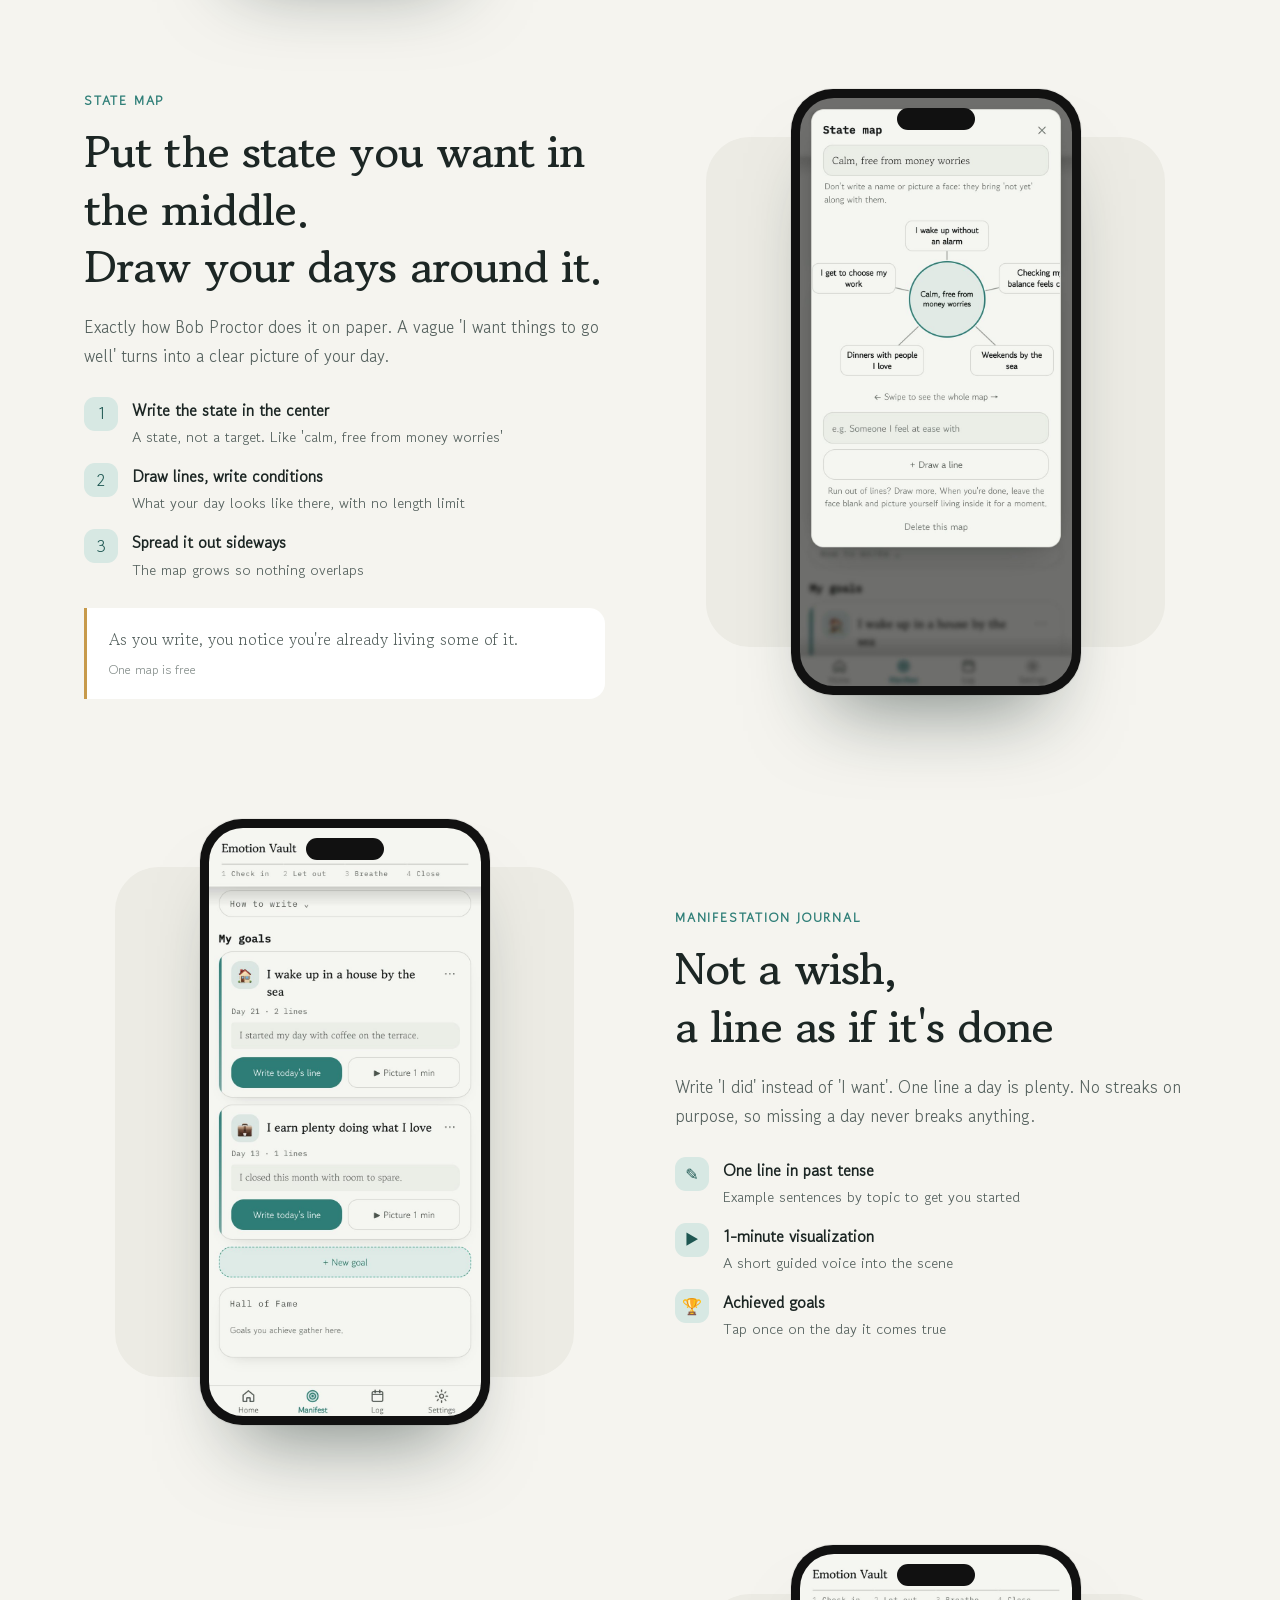
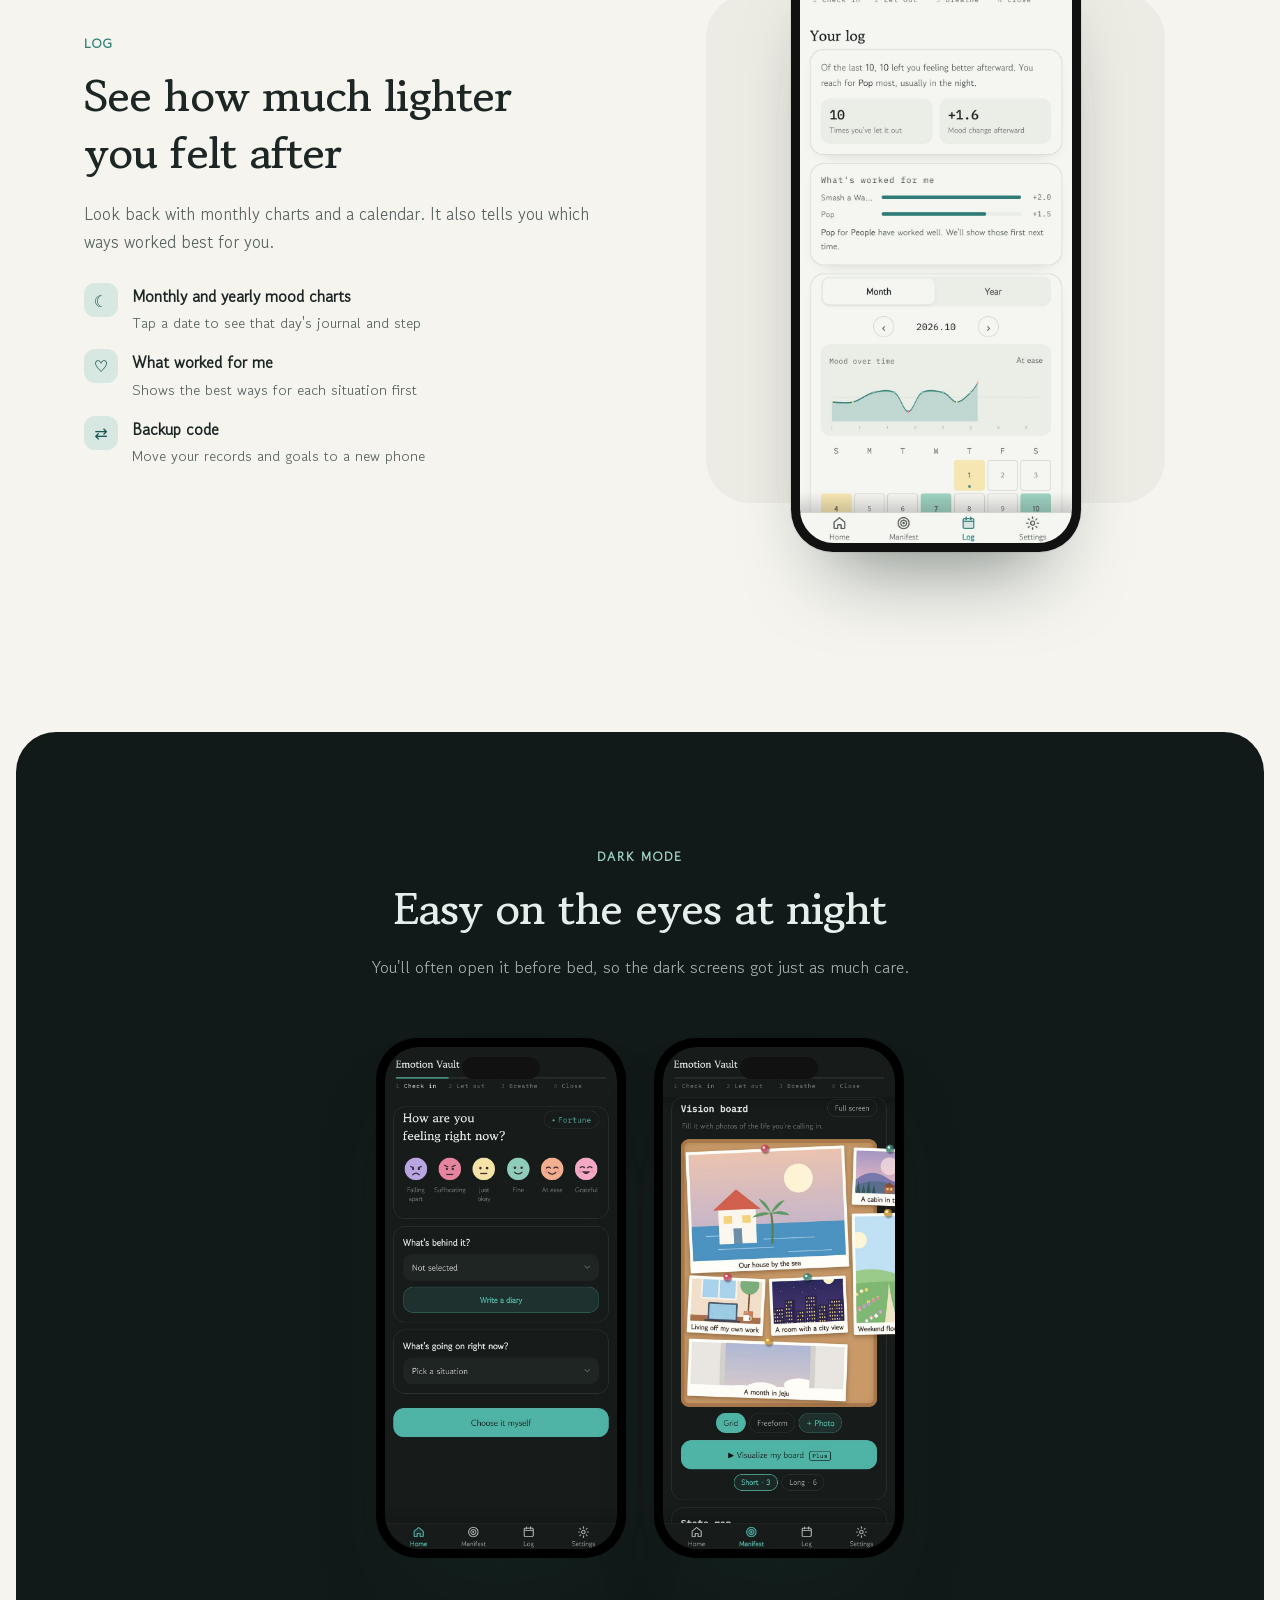
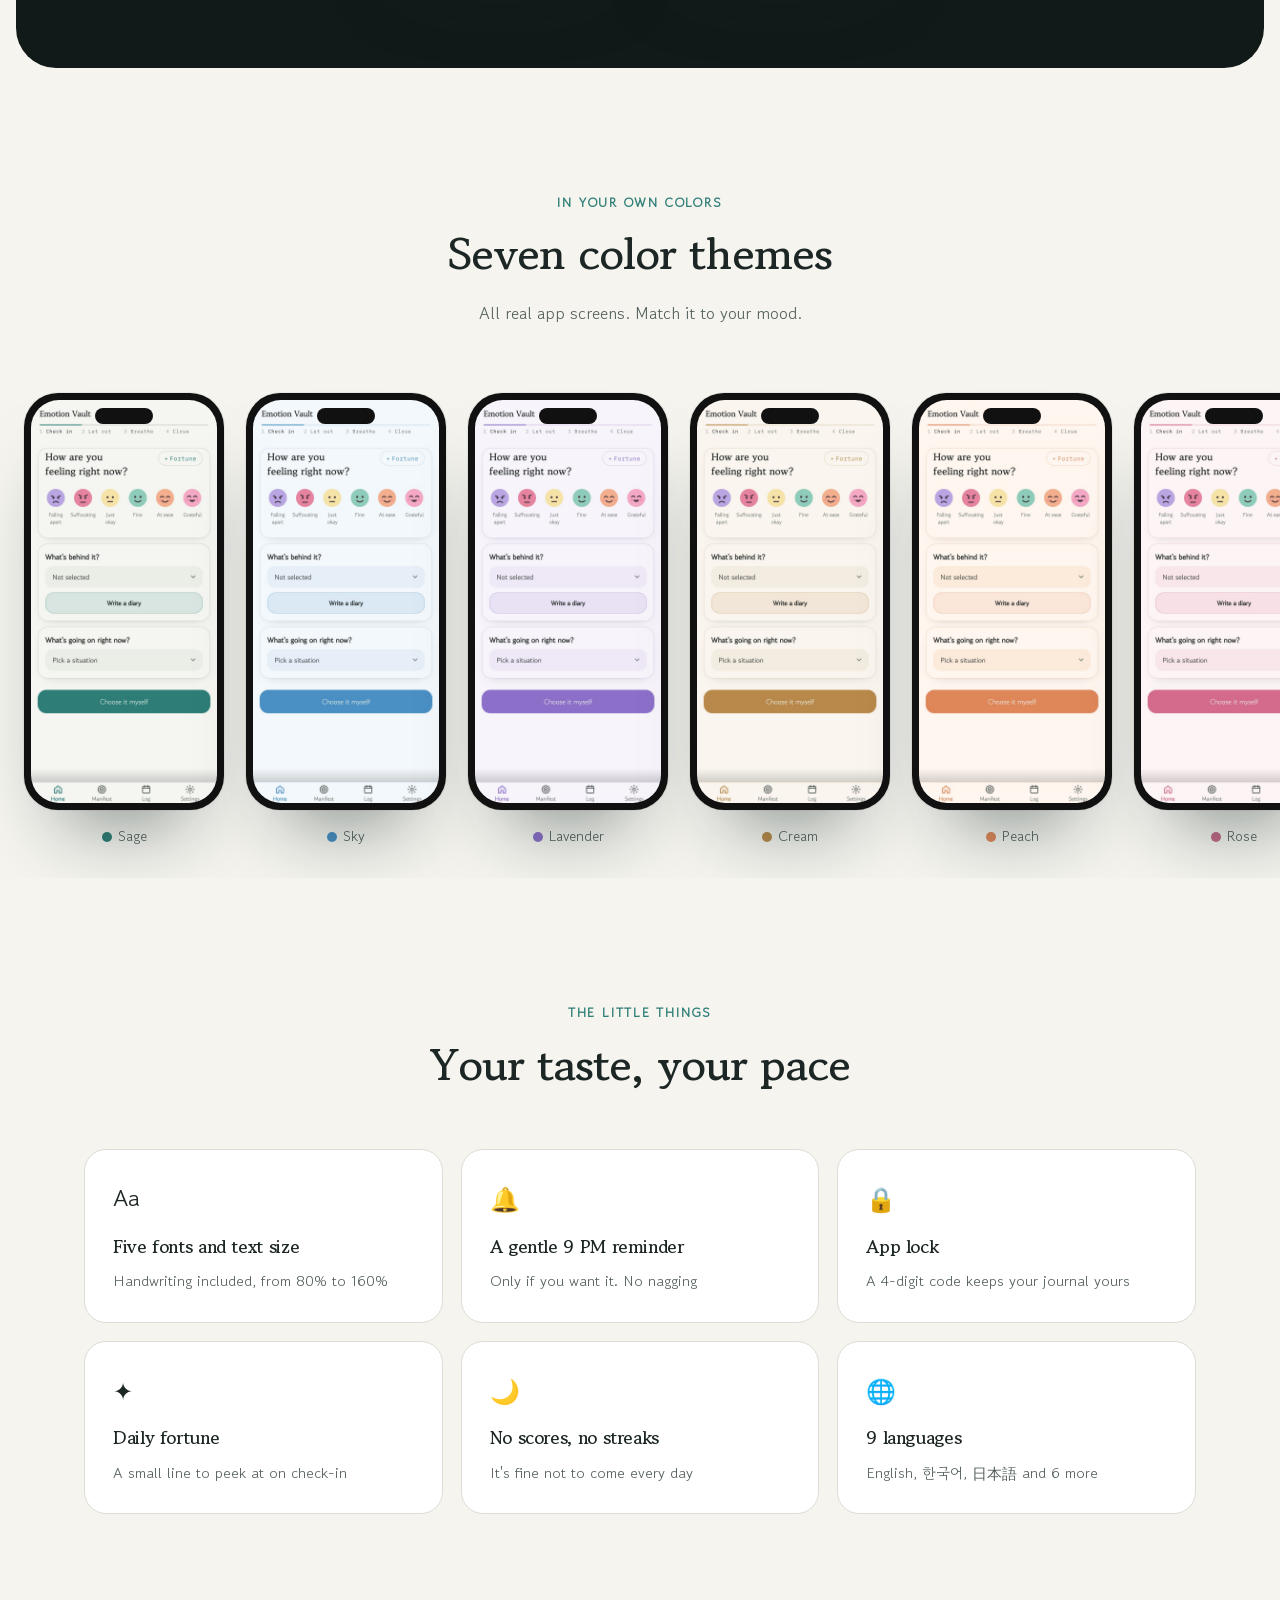
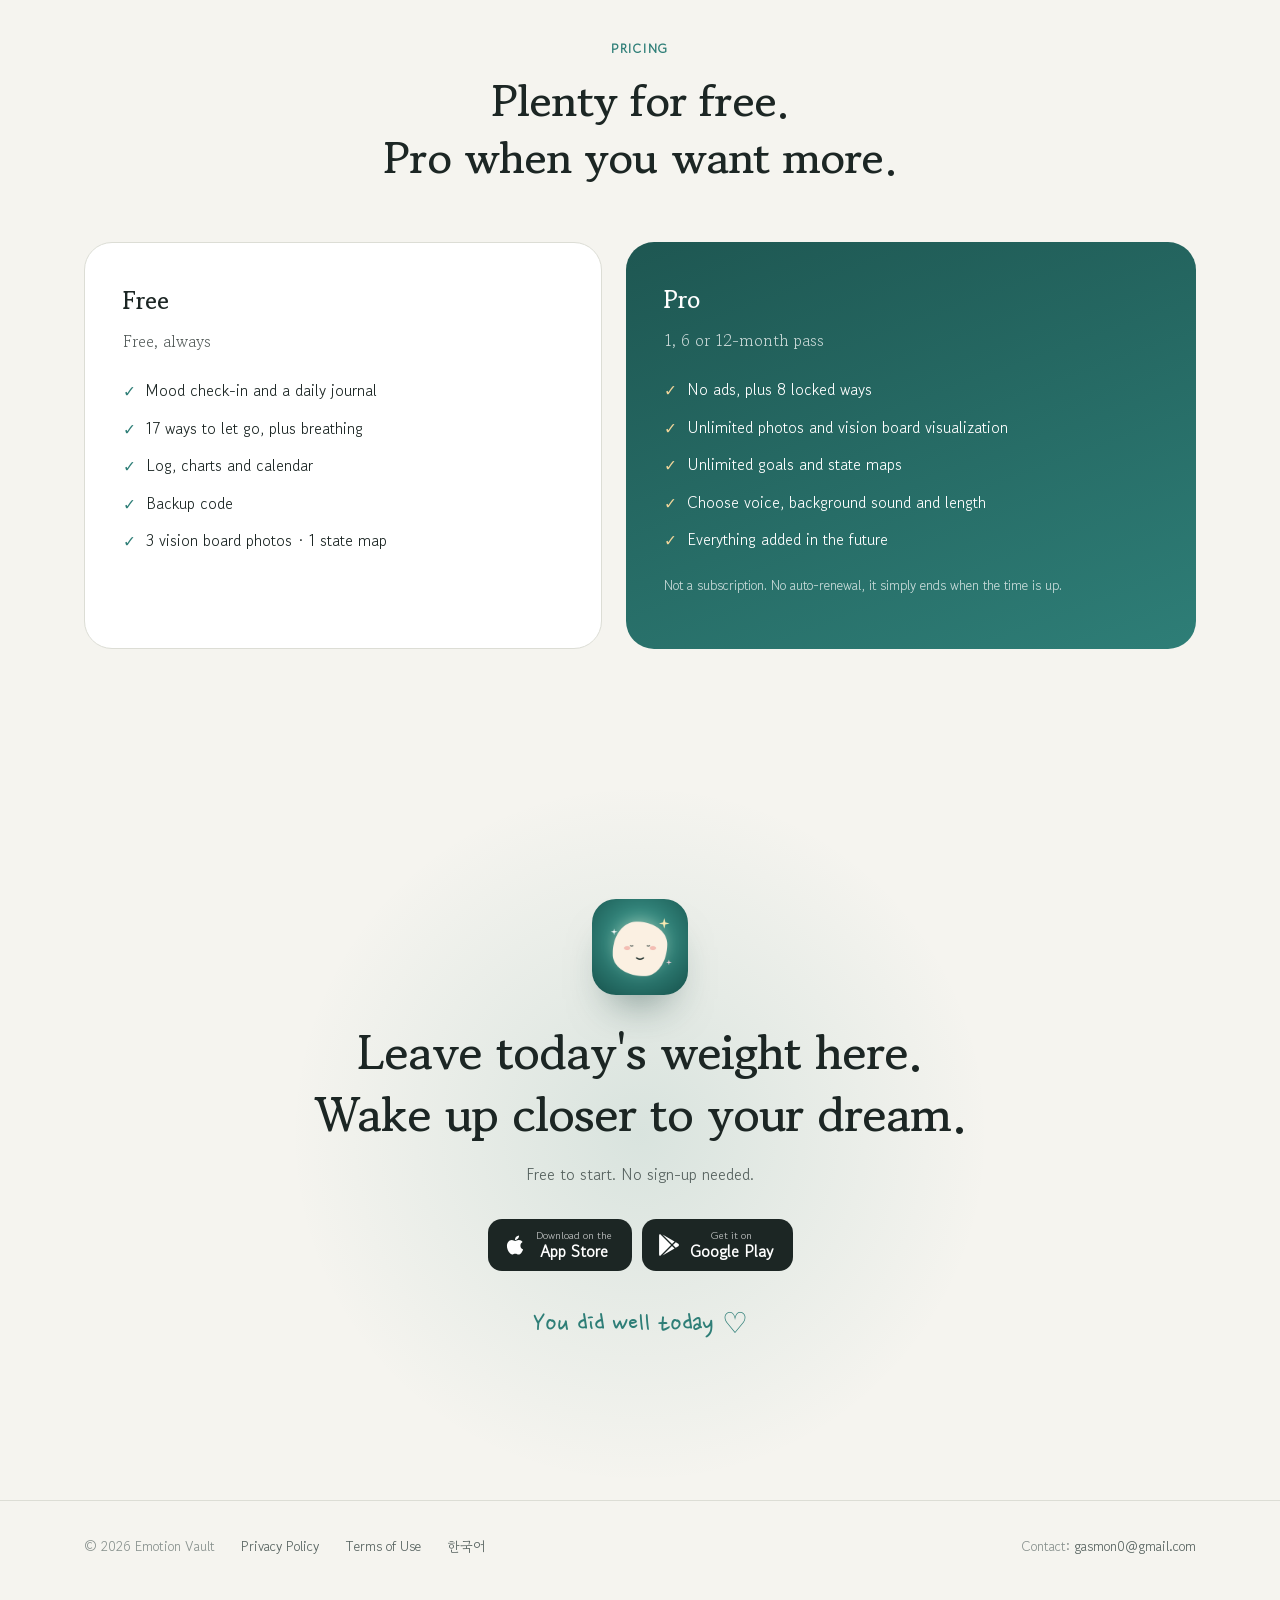
==== commit 76c04eef: "Redesign the landing page around the current app New sage layout with fresh screenshots of the curre" ====
--- a/en/index.html
+++ b/en/index.html
@@ -3,311 +3,154 @@
 <head>
 <meta charset="utf-8">
 <meta name="viewport" content="width=device-width, initial-scale=1">
-<title>Emotion Vault - Vision Board, Manifestation Journal & Stress Relief App</title>
-<meta name="description" content="Shake off what piled up today with your fingertips, then keep the life you want close with a vision board and a manifestation journal. 25 hands-on ways to let go, breathing, a private mood journal, a Bob Proctor-style state map and a home screen vision board widget. Everything stays on your phone.">
-<meta name="keywords" content="vision board,vision board app,vision board widget,manifestation,law of attraction,manifestation journal,visualization,mood journal,mood journal app,stress relief app,breathing exercise app,4-7-8 breathing,self care app,mindfulness">
+<title>Emotion Vault - Vision Board, State Map, Manifestation Journal & Stress Relief</title>
+<meta name="description" content="Shake off what piled up with your fingertips, then keep the life you want close with a vision board, a manifestation journal and a Bob Proctor-style state map. 25 hands-on ways to let go, breathing, a private journal and a home screen widget. Everything stays on your phone.">
+<meta name="keywords" content="vision board,vision board app,vision board widget,state map,bob proctor,manifestation,law of attraction,manifestation journal,visualization,mood journal,stress relief app,breathing exercise,4-7-8 breathing,self care app">
 <link rel="canonical" href="https://jeongplanet.github.io/en/">
 <link rel="alternate" hreflang="ko" href="https://jeongplanet.github.io/">
 <link rel="alternate" hreflang="en" href="https://jeongplanet.github.io/en/">
 <link rel="alternate" hreflang="x-default" href="https://jeongplanet.github.io/">
 <meta property="og:title" content="Emotion Vault - Let it go, then draw in what you want">
-<meta property="og:description" content="Smash and pop it out, then keep your dream life close with a vision board and a manifestation journal.">
-<meta property="og:image" content="https://jeongplanet.github.io/assets/icon.png">
+<meta property="og:description" content="Shake it off, then keep the life you want close with a vision board and a state map.">
+<meta property="og:image" content="https://jeongplanet.github.io/assets/og.jpg">
 <meta property="og:type" content="website">
 <meta property="og:url" content="https://jeongplanet.github.io/en/">
 <meta property="og:locale" content="en_US">
 <meta name="twitter:card" content="summary_large_image">
-<meta name="twitter:title" content="Emotion Vault - Vision Board, Journal & Stress Relief">
-<meta name="twitter:description" content="Let it go, then draw in what you want.">
-<meta name="twitter:image" content="https://jeongplanet.github.io/assets/icon.png">
-<meta name="theme-color" content="#FFF7F2">
-<link rel="icon" href="assets/icon.png">
+<meta name="twitter:title" content="Emotion Vault - Let it go, then draw in what you want">
+<meta name="twitter:description" content="Shake it off, then keep the life you want close with a vision board and a state map.">
+<meta name="twitter:image" content="https://jeongplanet.github.io/assets/og.jpg">
+<meta name="theme-color" content="#F5F4EF">
+<link rel="icon" href="../assets/icon.png">
+<link rel="apple-touch-icon" href="../assets/icon.png">
 <script type="application/ld+json">
-{
-  "@context": "https://schema.org",
-  "@type": "MobileApplication",
-  "name": "Emotion Vault",
-  "alternateName": ["마음창고", "Tuk"],
-  "url": "https://jeongplanet.github.io/en/",
-  "description": "Shake off stress by smashing, popping and breathing, then wrap up the day in a private mood journal. Everything stays on your device.",
-  "applicationCategory": "HealthApplication",
-  "operatingSystem": "iOS, Android",
-  "image": "https://jeongplanet.github.io/assets/icon.png",
-  "offers": { "@type": "Offer", "price": "0", "priceCurrency": "USD" }
-}
+{"@context":"https://schema.org","@type":"MobileApplication","name":"Emotion Vault","alternateName":["마음창고","Emotion Vault"],"url":"https://jeongplanet.github.io/en/","description":"Shake off what piled up with your fingertips, then keep the life you want close with a vision board, a manifestation journal and a Bob Proctor-style state map. 25 hands-on ways to let go, breathing, a private journal and a home screen widget. Everything stays on your phone.","applicationCategory":"HealthApplication","operatingSystem":"iOS, Android","image":"https://jeongplanet.github.io/assets/icon.png","offers":{"@type":"Offer","price":"0","priceCurrency":"KRW"}}
 </script>
 <link rel="preconnect" href="https://fonts.googleapis.com">
 <link rel="preconnect" href="https://fonts.gstatic.com" crossorigin>
-<link href="https://fonts.googleapis.com/css2?family=Gowun+Batang:wght@400;700&family=Gowun+Dodum&family=Caveat:wght@500&display=swap" rel="stylesheet">
-<link rel="stylesheet" href="../assets/site.css">
-<style>:root{--pen:"Caveat",cursive}</style>
+<link href="https://fonts.googleapis.com/css2?family=Gowun+Batang:wght@400;700&family=Gowun+Dodum&family=Nanum+Pen+Script&display=swap" rel="stylesheet">
+<link rel="stylesheet" href="../assets/home.css">
 </head>
 <body>
 
-<svg width="0" height="0" style="position:absolute" aria-hidden="true">
-  <defs>
-    <symbol id="f-sad" viewBox="0 0 64 64"><circle cx="32" cy="32" r="30" fill="#B9A6E3"/><circle cx="23" cy="28" r="3" fill="#3B2D3A"/><circle cx="41" cy="28" r="3" fill="#3B2D3A"/><path d="M22 45q10-8 20 0" stroke="#3B2D3A" stroke-width="3" fill="none" stroke-linecap="round"/></symbol>
-    <symbol id="f-angry" viewBox="0 0 64 64"><circle cx="32" cy="32" r="30" fill="#E7849F"/><path d="M18 22l9 4M46 22l-9 4" stroke="#3B2D3A" stroke-width="3" stroke-linecap="round"/><circle cx="24" cy="31" r="3" fill="#3B2D3A"/><circle cx="40" cy="31" r="3" fill="#3B2D3A"/><path d="M24 45h16" stroke="#3B2D3A" stroke-width="3" stroke-linecap="round"/></symbol>
-    <symbol id="f-meh" viewBox="0 0 64 64"><circle cx="32" cy="32" r="30" fill="#F6E3A7"/><circle cx="23" cy="29" r="3" fill="#3B2D3A"/><circle cx="41" cy="29" r="3" fill="#3B2D3A"/><path d="M23 43h18" stroke="#3B2D3A" stroke-width="3" stroke-linecap="round"/></symbol>
-    <symbol id="f-ok" viewBox="0 0 64 64"><circle cx="32" cy="32" r="30" fill="#8FCDBA"/><circle cx="23" cy="28" r="3" fill="#3B2D3A"/><circle cx="41" cy="28" r="3" fill="#3B2D3A"/><path d="M22 40q10 8 20 0" stroke="#3B2D3A" stroke-width="3" fill="none" stroke-linecap="round"/></symbol>
-    <symbol id="f-calm" viewBox="0 0 64 64"><circle cx="32" cy="32" r="30" fill="#F4B08E"/><path d="M18 29q5-5 10 0M36 29q5-5 10 0" stroke="#3B2D3A" stroke-width="3" fill="none" stroke-linecap="round"/><path d="M22 40q10 9 20 0" stroke="#3B2D3A" stroke-width="3" fill="none" stroke-linecap="round"/><circle cx="16" cy="38" r="4" fill="#E7849F" opacity=".5"/><circle cx="48" cy="38" r="4" fill="#E7849F" opacity=".5"/></symbol>
-    <symbol id="heart" viewBox="0 0 64 64"><path d="M32 56S6 40 6 22a13 13 0 0 1 26-4 13 13 0 0 1 26 4c0 18-26 34-26 34z" fill="#E7849F"/><path d="M18 18a7 7 0 0 1 8-3" stroke="#fff" stroke-width="3" fill="none" stroke-linecap="round" opacity=".7"/></symbol>
-  </defs>
-</svg>
-
-<span class="blob" style="width:420px;height:420px;background:#F9DCE3;top:-120px;left:-120px"></span>
-<span class="blob" style="width:380px;height:380px;background:#ECE5FA;top:80px;right:-140px"></span>
-
-<header class="top wrap">
-  <img src="assets/icon.png" alt="Emotion Vault icon">
-  <span>Emotion Vault</span>
-  <nav class="langs">
-    <a href="../index.html">한국어</a>
-    <a class="on" href="index.html">English</a>
-  </nav>
+<header class="nav">
+  <div class="wrap">
+    <a class="brand" href="#top"><img src="../assets/icon.png" alt="Emotion Vault icon">Emotion Vault</a>
+    <nav class="nav-links"><a href="#out">Let go</a><a href="#attract">Manifest</a><a href="#themes">Themes</a><a href="#pro">Pro</a></nav>
+    <div class="lang"><a class="" href="../index.html">한국어</a><a class="on" href="../en/index.html">English</a></div>
+  </div>
 </header>
 
-<section class="hero">
+<section class="hero" id="top">
   <div class="wrap">
-    <div>
-      <span class="eyebrow">♡ Mood journal · Stress relief · Manifestation</span>
-      <h1>Shake it off,<br>then write <em>one line</em></h1>
-      <p class="sub">Some days are too small to talk about and too heavy to swallow. Smash and pop it out with your fingertips, then leave a little note about today in a diary only you can see. In the space you cleared, pin up the life you want.</p>
-      <div class="badges">
-        <a class="badge" href="https://apps.apple.com/app/id6814043279" target="_blank" rel="noopener">
-          <svg viewBox="0 0 384 512" fill="currentColor"><path d="M318.7 268.7c-.2-36.7 16.4-64.4 50-84.8-18.8-26.9-47.2-41.7-84.7-44.6-35.5-2.8-74.3 20.7-88.5 20.7-15 0-49.4-19.7-76.4-19.7C63.3 141.2 4 184.8 4 273.5q0 39.3 14.4 81.2c12.8 36.7 59 126.7 107.2 125.2 25.2-.6 43-17.9 75.8-17.9 31.8 0 48.3 17.9 76.4 17.9 48.6-.7 90.4-82.5 102.6-119.3-65.2-30.7-61.7-90-61.7-91.9zm-56.6-164.2c27.3-32.4 24.8-61.9 24-72.5-24.1 1.4-52 16.4-67.9 34.9-17.5 19.8-27.8 44.3-25.6 71.9 26.1 2 49.9-11.4 69.5-34.3z"/></svg>
-          App Store
-        </a>
-        <a class="badge" href="https://play.google.com/store/apps/details?id=com.hesoapp.tuk" target="_blank" rel="noopener">
-          <svg viewBox="0 0 512 512" fill="currentColor"><path d="M325.3 234.3L104.6 13l280.8 161.2-60.1 60.1zM47 0C34 6.8 25.3 19.2 25.3 35.3v441.3c0 16.1 8.7 28.5 21.7 35.3l256.6-256L47 0zm425.2 225.6l-58.9-34.1-65.7 64.5 65.7 64.5 60-34.1c17.7-11.7 17.7-49.6-1.1-60.8zM104.6 499l280.8-161.2-60.1-60.1L104.6 499z"/></svg>
-          Google Play
-        </a>
+    <div class="reveal">
+      <span class="pill"><i>NEW</i>Bob Proctor-style state map</span>
+      <h1>Let go of what piled up.<br>Keep what you want <span class="u">close</span>.</h1>
+      <p class="sub">Smash and pop away today's weight, then fill the space with the scenes you want: a vision board, a manifestation journal and a state map. Everything stays on your phone.</p>
+      <div class="stores">
+        <a class="store " href="https://apps.apple.com/app/id6814043279" target="_blank" rel="noopener"><svg viewBox="0 0 384 512" fill="currentColor"><path d="M318.7 268.7c-.2-36.7 16.4-64.4 50-84.8-18.8-26.9-47.2-41.7-84.7-44.6-35.5-2.8-74.3 20.7-88.5 20.7-15 0-49.4-19.7-76.4-19.7C63.3 141.2 4 184.8 4 273.5q0 39.3 14.4 81.2c12.8 36.7 59 126.7 107.2 125.2 25.2-.6 43-17.9 75.8-17.9 31.8 0 48.3 17.9 76.4 17.9 48.6-.7 90.4-82.5 102.6-119.3-65.2-30.7-61.7-90-61.7-91.9zm-56.6-164.2c27.3-32.4 24.8-61.9 24-72.5-24.1 1.4-52 16.4-67.9 34.9-17.5 19.8-27.8 44.3-25.6 71.9 26.1 2 49.9-11.4 69.5-34.3z"/></svg><span><small>Download on the</small><b>App Store</b></span></a>
+        <a class="store " href="https://play.google.com/store/apps/details?id=com.hesoapp.tuk" target="_blank" rel="noopener"><svg viewBox="0 0 512 512" fill="currentColor"><path d="M325.3 234.3L104.6 13l280.8 161.2-60.1 60.1zM47 0C34 6.8 25.3 19.2 25.3 35.3v441.3c0 16.1 8.7 28.5 21.7 35.3l256.6-256L47 0zm425.2 225.6l-58.9-34.1-65.7 64.5 65.7 64.5 60-34.1c17.7-11.7 17.7-49.6-1.1-60.8zM104.6 499l280.8-161.2-60.1-60.1L104.6 499z"/></svg><span><small>Get it on</small><b>Google Play</b></span></a>
       </div>
-      <p class="free">Free to start · No sign-up</p>
+      <div class="meta"><span>No sign-up</span><span>Free to start</span><span>iOS · Android</span></div>
     </div>
-    <div class="stage" aria-hidden="true">
-      <div class="phone"><img src="assets/pal-blossom.jpg" alt="" loading="eager"></div>
-      <div class="paper">
-        <div class="date"><span>Saturday, Oct 4</span><svg width="24" height="24"><use href="#f-calm"/></svg></div>
-        <div class="hand">That comment still stung.<br>Popped a whole sheet of<br>bubble wrap — feel lighter.<br>Tomorrow: be on my side ♡</div>
-      </div>
-      <svg class="sticker s1"><use href="#heart"/></svg>
-      <svg class="sticker s2"><use href="#f-ok"/></svg>
-      <svg class="sticker s3"><use href="#f-sad"/></svg>
+    <div class="fan reveal" aria-hidden="true">
+      <div class="phone p2"><img src="../assets/shots/en/checkin.jpg" alt="" loading="lazy"></div><div class="phone p3"><img src="../assets/shots/en/map.jpg" alt="" loading="lazy"></div><div class="phone p1"><img src="../assets/shots/en/board.jpg" alt="" loading="lazy"></div>
+      <div class="float f1"><b>Manifestation journal</b><small>I started my day with<br>coffee on the terrace.</small></div>
+      <div class="float f2"><b>+1.6</b><small>mood lift after letting go</small></div>
     </div>
   </div>
 </section>
 
+<section class="strip"><div class="wrap"><div><b>25</b><span>hands-on ways to let go</span></div><div><b>7</b><span>color themes + dark mode</span></div><div><b>0</b><span>records sent to a server</span></div><div><b>9</b><span>languages</span></div></div></section>
+
 <section class="sec">
   <div class="wrap">
-    <div class="sec-head reveal">
-      <span class="kicker">maybe today, too</span>
-      <h2>You know those days</h2>
-    </div>
-    <div class="notes">
-      <div class="note reveal">You laughed it off,<br>but it's stuck on repeat<small>on the train home</small></div>
-      <div class="note reveal">You said something<br>in the group chat… silence<small>read by 3, replies 0</small></div>
-      <div class="note reveal">3am, crying<br>for no reason at all<small>and still can't sleep</small></div>
-      <div class="note reveal">Too small to tell anyone,<br>too big to let go<small>hurt is still hurt</small></div>
-      <div class="note reveal">You want to do well,<br>but nothing goes right<small>your own harshest critic</small></div>
-      <div class="note reveal">Too tired to<br>lift a single finger<small>those days are okay too</small></div>
-    </div>
-    <p class="notes-after reveal">Don't hold it in. Just <em>shake it off</em>.</p>
-  </div>
-</section>
-
-<section class="sec tight">
-  <div class="wrap">
-    <div class="sec-head reveal">
-      <span class="kicker">clearing out the day</span>
-      <h2>Three small steps</h2>
-      <p>No long entries. No need to come back every day.</p>
-    </div>
-    <div class="steps">
-      <div class="step reveal">
-        <span class="no">one,</span>
-        <h3>Pick how you feel</h3>
-        <p>Tap the face closest to your mood. Pick a reason and the ways that fit it show up first.</p>
-        <div class="vis moods">
-          <svg><use href="#f-angry"/></svg><svg><use href="#f-sad"/></svg><svg><use href="#f-meh"/></svg><svg><use href="#f-ok"/></svg><svg><use href="#f-calm"/></svg>
-        </div>
-      </div>
-      <div class="step reveal">
-        <span class="no">two,</span>
-        <h3>Shake it off by hand</h3>
-        <p>Smash it hard, tap and pop, or quietly burn it. 25 ways, with sounds that feel real.</p>
-        <div class="vis modes">
-          <span class="chip">🫧 Bubble wrap</span><span class="chip">🍂 Crunchy leaves</span><span class="chip">🍉 Watermelon</span><span class="chip">🔥 Burn</span><span class="chip">🌊 Waves</span><span class="chip">🪨 Stack stones</span><span class="chip">⌨️ Keyboard</span>
-        </div>
-      </div>
-      <div class="step reveal">
-        <span class="no">three,</span>
-        <h3>Breathe, then one line</h3>
-        <p>Follow the circle to catch your breath, then note how you feel and one line about today.</p>
-        <div class="vis write">Today's me<br>held it together ✿</div>
-      </div>
+    <div class="head reveal"><span class="kick">Two ways to clear your mind</span><h2>Empty it, then fill it</h2><p>On heavy days, let it out. On hopeful days, draw it in.</p></div>
+    <div class="duo">
+      <div class="half empty reveal"><span class="tag">LET GO</span><h3>Let it out with your fingertips</h3><p>Too small to talk about, too heavy to swallow. Smash, pop and breathe with lifelike sound, then leave one line.</p><div class="chips"><span>🍉 Watermelon smash</span><span>🫧 Bubble wrap</span><span>🍂 Leaf crunch</span><span>🧊 Ice crack</span><span>🔥 Burn it</span><span>📷 Smash a photo</span><span>⌨️ Keyboard</span></div></div>
+      <div class="half fill reveal"><span class="tag">MANIFEST</span><h3>Fill the space with what you want</h3><p>Pin dream photos, write one line as if it already happened, and draw the state you want. So it doesn't get forgotten on a wall.</p><div class="chips"><span>📌 Vision board</span><span>✦ State map</span><span>✎ Journal</span><span>▶ Visualization</span><span>👣 Today's step</span><span>📲 Widget</span></div></div>
     </div>
   </div>
 </section>
 
-<section class="sec diary">
+<section class="sec" style="padding-top:0">
   <div class="wrap">
-    <div class="reveal">
-      <span class="kicker">just between us</span>
-      <h2>A mood journal<br>no one else will read</h2>
-      <p class="lead">Right after you let it out, you're surprisingly honest. Catch that moment in a diary, and someday looking back, you'll know yourself a little better.</p>
-      <ul class="checks">
-        <li><i>✎</i><div><b>One line a day, up to 500 characters</b><span>Write after shaking it off, or jump straight in with 'Write a diary'</span></div></li>
-        <li><i>☺</i><div><b>Before &amp; after mood, saved together</b><span>See how much lighter you felt</span></div></li>
-        <li><i>☾</i><div><b>Monthly mood chart and calendar</b><span>Tap a date to read that day's entry and step again</span></div></li>
-        <li><i>♡</i><div><b>What's worked for me</b><span>Find out which ways calm you most</span></div></li>
-        <li><i>🔒</i><div><b>Stays on your phone</b><span>No login, nothing sent to a server</span></div></li>
-      </ul>
+    <div class="feat " id="out">
+      <div class="txt reveal"><span class="kick">Let go</span><h2>Pick how you feel,<br>we'll suggest the way</h2><p class="lead">Choose what's behind it and the best-matching ways come first. Or just pick one yourself.</p><ul class="list"><li><i>✊</i><div><b>25 hands-on ways</b><span>Glass, ice, wax, watermelon, punching bag… with real sound and haptics</span></div></li><li><i>◎</i><div><b>Catch your breath</b><span>Sigh, box breathing or 4-7-8, following the circle</span></div></li><li><i>✎</i><div><b>One line a day</b><span>Up to 500 characters, saved with your before and after mood</span></div></li></ul></div>
+      <div class="shot reveal"><div class="phone "><img src="../assets/shots/en/checkin.jpg" alt="" loading="lazy"></div><div class="phone small"><img src="../assets/shots/en/modes.jpg" alt="" loading="lazy"></div></div>
     </div>
-    <div class="reveal">
-      <div class="book">
-        <svg class="heart"><use href="#heart"/></svg>
-        <div class="bh"><span class="d">October 4</span><span class="w">Saturday · 11:42 pm</span></div>
-        <div class="moodflow"><svg><use href="#f-angry"/></svg><span class="arrow">→</span><svg><use href="#f-calm"/></svg><span>Way lighter than before</span></div>
-        <div class="hand">Felt hurt after that meeting.<br>Smashed a whole watermelon<br>and somehow ended up laughing.<br>Tomorrow, I'll be on my own side.</div>
-        <span class="tag"># work</span> <span class="tag peach"># watermelon</span>
-      </div>
+    <div class="feat rev" id="attract">
+      <div class="txt reveal"><span class="kick">Vision board</span><h2>A vision board<br>you actually look at</h2><p class="lead">Pin up your dream photos and come back to them. A guided voice brings each photo close and takes you into the scene.</p><ul class="list"><li><i>📌</i><div><b>Decorate your way</b><span>Polaroid, washi tape, pushpin, clip and frame styles, plus backgrounds</span></div></li><li><i>▶</i><div><b>Vision board visualization</b><span>Feel the day it came true, then write one small step</span></div></li><li><i>📲</i><div><b>Home screen widget</b><span>Your dream photos and goals every time you unlock</span></div></li></ul></div>
+      <div class="shot reveal"><div class="phone "><img src="../assets/shots/en/board.jpg" alt="" loading="lazy"></div></div>
+    </div>
+    <div class="feat " id="map">
+      <div class="txt reveal"><span class="kick">State map</span><h2>Put the state you want in the middle.<br>Draw your days around it.</h2><p class="lead">Exactly how Bob Proctor does it on paper. A vague 'I want things to go well' turns into a clear picture of your day.</p><ul class="list"><li><i>1</i><div><b>Write the state in the center</b><span>A state, not a target. Like 'calm, free from money worries'</span></div></li><li><i>2</i><div><b>Draw lines, write conditions</b><span>What your day looks like there, with no length limit</span></div></li><li><i>3</i><div><b>Spread it out sideways</b><span>The map grows so nothing overlaps</span></div></li></ul><div class="quote">As you write, you notice you're already living some of it.<small>One map is free</small></div></div>
+      <div class="shot reveal"><div class="phone "><img src="../assets/shots/en/map.jpg" alt="" loading="lazy"></div></div>
+    </div>
+    <div class="feat rev" id="journal">
+      <div class="txt reveal"><span class="kick">Manifestation journal</span><h2>Not a wish,<br>a line as if it's done</h2><p class="lead">Write 'I did' instead of 'I want'. One line a day is plenty. No streaks on purpose, so missing a day never breaks anything.</p><ul class="list"><li><i>✎</i><div><b>One line in past tense</b><span>Example sentences by topic to get you started</span></div></li><li><i>▶</i><div><b>1-minute visualization</b><span>A short guided voice into the scene</span></div></li><li><i>🏆</i><div><b>Achieved goals</b><span>Tap once on the day it comes true</span></div></li></ul></div>
+      <div class="shot reveal"><div class="phone "><img src="../assets/shots/en/journal.jpg" alt="" loading="lazy"></div></div>
+    </div>
+    <div class="feat " id="log">
+      <div class="txt reveal"><span class="kick">Log</span><h2>See how much lighter<br>you felt after</h2><p class="lead">Look back with monthly charts and a calendar. It also tells you which ways worked best for you.</p><ul class="list"><li><i>☾</i><div><b>Monthly and yearly mood charts</b><span>Tap a date to see that day's journal and step</span></div></li><li><i>♡</i><div><b>What worked for me</b><span>Shows the best ways for each situation first</span></div></li><li><i>⇄</i><div><b>Backup code</b><span>Move your records and goals to a new phone</span></div></li></ul></div>
+      <div class="shot reveal"><div class="phone "><img src="../assets/shots/en/log.jpg" alt="" loading="lazy"></div></div>
     </div>
   </div>
 </section>
 
-<section class="sec attract">
+<section class="band">
   <div class="wrap">
-    <div class="reveal">
-      <span class="kicker">In the space you cleared</span>
-      <h2>Keep the life you want<br>close, every day</h2>
-      <p class="lead">Letting go is only half of it. Picture the life you want in detail, write one line a day as if it already happened, and take one small step toward it.</p>
-      <ul class="checks">
-        <li><i>📌</i><div><b>Vision board</b><span>Pin up your dream photos. Dress them up with Polaroid, washi tape, pushpin, clothespin or frame styles, and hold to place and overlap them freely</span></div></li>
-        <li><i>📲</i><div><b>Home screen widget</b><span>Your dream photos, goals and today's step every time you pick up your phone. Photos change every hour</span></div></li>
-        <li><i>✎</i><div><b>Manifestation journal</b><span>Instead of wishing, write one line a day in the past tense, as if it's already done</span></div></li>
-        <li><i>▶</i><div><b>1-minute visualization</b><span>Follow a calm voice into the day it came true, with all five senses</span></div></li>
-        <li><i>✦</i><div><b>State map</b><span>Bob Proctor's method: write the state you want in the center, then draw lines out and write each condition of it, as long as you like. One map is free</span></div></li>
-        <li><i>👣</i><div><b>Today's small step</b><span>When a vision board visualization ends, write one small action toward that scene. Saved day by day in your log</span></div></li>
-      </ul>
-    </div>
-    <div class="reveal attract-vis" aria-hidden="true">
-      <div class="ph a"><img src="assets/attract-board.jpg" alt="" loading="lazy"></div>
-      <div class="ph b"><img src="assets/attract-map.jpg" alt="" loading="lazy"></div>
+    <div class="head reveal"><span class="kick">Dark mode</span><h2>Easy on the eyes at night</h2><p>You'll often open it before bed, so the dark screens got just as much care.</p></div>
+    <div class="row reveal"><div class="phone "><img src="../assets/shots/en/dark_checkin.jpg" alt="" loading="lazy"></div><div class="phone "><img src="../assets/shots/en/dark_board.jpg" alt="" loading="lazy"></div></div>
+  </div>
+</section>
+
+<section class="sec" id="themes">
+  <div class="wrap"><div class="head reveal"><span class="kick">In your own colors</span><h2>Seven color themes</h2><p>All real app screens. Match it to your mood.</p></div></div>
+  <div class="themes-wrap"><div class="themes reveal"><figure><div class="phone "><img src="../assets/shots/en/checkin.jpg" alt="" loading="lazy"></div><figcaption><i style="background:#2E7E77"></i>Sage</figcaption></figure><figure><div class="phone "><img src="../assets/shots/en/pal_sky.jpg" alt="" loading="lazy"></div><figcaption><i style="background:#4A90C4"></i>Sky</figcaption></figure><figure><div class="phone "><img src="../assets/shots/en/pal_lavender.jpg" alt="" loading="lazy"></div><figcaption><i style="background:#8B6FC9"></i>Lavender</figcaption></figure><figure><div class="phone "><img src="../assets/shots/en/pal_cream.jpg" alt="" loading="lazy"></div><figcaption><i style="background:#B8894A"></i>Cream</figcaption></figure><figure><div class="phone "><img src="../assets/shots/en/pal_peach.jpg" alt="" loading="lazy"></div><figcaption><i style="background:#E0875A"></i>Peach</figcaption></figure><figure><div class="phone "><img src="../assets/shots/en/pal_rose.jpg" alt="" loading="lazy"></div><figcaption><i style="background:#C26A86"></i>Rose</figcaption></figure><figure><div class="phone "><img src="../assets/shots/en/pal_blossom.jpg" alt="" loading="lazy"></div><figcaption><i style="background:#D98BA3"></i>Blossom</figcaption></figure></div></div>
+</section>
+
+<section class="sec" style="padding-top:0">
+  <div class="wrap">
+    <div class="head reveal"><span class="kick">The little things</span><h2>Your taste, your pace</h2></div>
+    <div class="grid3"><div class="card reveal"><div class="ic">Aa</div><h3>Five fonts and text size</h3><p>Handwriting included, from 80% to 160%</p></div><div class="card reveal"><div class="ic">🔔</div><h3>A gentle 9 PM reminder</h3><p>Only if you want it. No nagging</p></div><div class="card reveal"><div class="ic">🔒</div><h3>App lock</h3><p>A 4-digit code keeps your journal yours</p></div><div class="card reveal"><div class="ic">✦</div><h3>Daily fortune</h3><p>A small line to peek at on check-in</p></div><div class="card reveal"><div class="ic">🌙</div><h3>No scores, no streaks</h3><p>It's fine not to come every day</p></div><div class="card reveal"><div class="ic">🌐</div><h3>9 languages</h3><p>English, 한국어, 日本語 and 6 more</p></div></div>
+  </div>
+</section>
+
+<section class="sec" id="pro" style="padding-top:0">
+  <div class="wrap">
+    <div class="head reveal"><span class="kick">Pricing</span><h2>Plenty for free.<br>Pro when you want more.</h2></div>
+    <div class="pro">
+      <div class="plan reveal"><h3>Free</h3><p class="price">Free, always</p><ul><li>Mood check-in and a daily journal</li><li>17 ways to let go, plus breathing</li><li>Log, charts and calendar</li><li>Backup code</li><li>3 vision board photos · 1 state map</li></ul></div>
+      <div class="plan p reveal"><h3>Pro</h3><p class="price">1, 6 or 12-month pass</p><ul><li>No ads, plus 8 locked ways</li><li>Unlimited photos and vision board visualization</li><li>Unlimited goals and state maps</li><li>Choose voice, background sound and length</li><li>Everything added in the future</li></ul><p class="note">Not a subscription. No auto-renewal, it simply ends when the time is up.</p></div>
     </div>
   </div>
 </section>
 
-<section class="sec">
-  <div class="wrap">
-    <div class="sec-head reveal">
-      <span class="kicker">made to feel like yours</span>
-      <h2>Every little thing, your way</h2>
-    </div>
-    <div class="likes">
-      <div class="like reveal">
-        <div class="swatches"><i style="background:#2E7E77"></i><i style="background:#E7849F"></i><i style="background:#D46A8C"></i><i style="background:#8B6FC9"></i><i style="background:#E0875A"></i><i style="background:#4A90C4"></i><i style="background:#B8894A"></i></div>
-        <h3>Seven color themes</h3><p>Sage, blossom, rose, lavender, peach, sky and cream. Dark mode, too.</p>
+<section class="final">
+  <div class="wrap reveal">
+    <img class="icon" src="../assets/icon.png" alt="">
+    <h2>Leave today's weight here.<br>Wake up closer to your dream.</h2>
+    <p>Free to start. No sign-up needed.</p>
+    <div class="stores">
+        <a class="store " href="https://apps.apple.com/app/id6814043279" target="_blank" rel="noopener"><svg viewBox="0 0 384 512" fill="currentColor"><path d="M318.7 268.7c-.2-36.7 16.4-64.4 50-84.8-18.8-26.9-47.2-41.7-84.7-44.6-35.5-2.8-74.3 20.7-88.5 20.7-15 0-49.4-19.7-76.4-19.7C63.3 141.2 4 184.8 4 273.5q0 39.3 14.4 81.2c12.8 36.7 59 126.7 107.2 125.2 25.2-.6 43-17.9 75.8-17.9 31.8 0 48.3 17.9 76.4 17.9 48.6-.7 90.4-82.5 102.6-119.3-65.2-30.7-61.7-90-61.7-91.9zm-56.6-164.2c27.3-32.4 24.8-61.9 24-72.5-24.1 1.4-52 16.4-67.9 34.9-17.5 19.8-27.8 44.3-25.6 71.9 26.1 2 49.9-11.4 69.5-34.3z"/></svg><span><small>Download on the</small><b>App Store</b></span></a>
+        <a class="store " href="https://play.google.com/store/apps/details?id=com.hesoapp.tuk" target="_blank" rel="noopener"><svg viewBox="0 0 512 512" fill="currentColor"><path d="M325.3 234.3L104.6 13l280.8 161.2-60.1 60.1zM47 0C34 6.8 25.3 19.2 25.3 35.3v441.3c0 16.1 8.7 28.5 21.7 35.3l256.6-256L47 0zm425.2 225.6l-58.9-34.1-65.7 64.5 65.7 64.5 60-34.1c17.7-11.7 17.7-49.6-1.1-60.8zM104.6 499l280.8-161.2-60.1-60.1L104.6 499z"/></svg><span><small>Get it on</small><b>Google Play</b></span></a>
       </div>
-      <div class="like reveal">
-        <div class="fonts"><span>Aa</span><span>Aa</span><span>Aa</span></div>
-        <h3>Five fonts, handwriting included</h3><p>Pick the lettering you like and set the text size anywhere from 80% to 160%.</p>
-      </div>
-      <div class="like reveal">
-        <span class="bubble">How was your day today?</span>
-        <h3>A gentle 9pm reminder</h3><p>Only if you turn it on. We never nag you to come back.</p>
-      </div>
-      <div class="like reveal">
-        <div class="fortune">Little bits of luck pile up all day</div>
-        <h3>Daily fortune</h3><p>A tiny message to peek at on the check-in screen.</p>
-      </div>
-      <div class="like reveal">
-        <span class="wmini" aria-hidden="true"><i></i><i></i><i></i></span>
-        <h3>Vision board home screen widget</h3><p>Your dream photos and today's small step, every time you unlock your phone.</p>
-      </div>
-      <div class="like reveal">
-        <span class="modecount">25</span>
-        <h3>25 satisfying ways</h3><p>Glass, ice, wax, leaves… you can even hang up your own photo and shatter it.</p>
-      </div>
-    </div>
-  </div>
-</section>
-
-<section class="sec palettes">
-  <div class="wrap">
-    <div class="sec-head reveal">
-      <span class="kicker">in your own colors</span>
-      <h2>Change the color, change the mood</h2>
-      <p>Blossom · Lavender · Peach · Sky · Sage · Cream. All real screens from the app.</p>
-    </div>
-  </div>
-  <div class="shots">
-    <figure><span class="dot" style="background:#E7849F"></span><img src="assets/pal-blossom.jpg" alt="Blossom theme - check-in" loading="lazy"><figcaption><b>Blossom</b> · Start with how you feel</figcaption></figure>
-    <figure><span class="dot" style="background:#8B6FC9"></span><img src="assets/pal-lavender.jpg" alt="Lavender theme - choosing a way" loading="lazy"><figcaption><b>Lavender</b> · Pick a way to let it out</figcaption></figure>
-    <figure><span class="dot" style="background:#E0875A"></span><img src="assets/pal-peach.jpg" alt="Peach theme - closing diary" loading="lazy"><figcaption><b>Peach</b> · One line for today</figcaption></figure>
-    <figure><span class="dot" style="background:#4A90C4"></span><img src="assets/pal-sky.jpg" alt="Sky theme - your log" loading="lazy"><figcaption><b>Sky</b> · Your private log & calendar</figcaption></figure>
-    <figure><span class="dot" style="background:#2E7E77"></span><img src="assets/pal-sage.jpg" alt="Sage theme - breathing" loading="lazy"><figcaption><b>Sage</b> · Breathe and wind down</figcaption></figure>
-    <figure><span class="dot" style="background:#B8894A"></span><img src="assets/pal-cream.jpg" alt="Cream theme - settings" loading="lazy"><figcaption><b>Cream</b> · Even the fonts, your way</figcaption></figure>
-  </div>
-</section>
-
-<section class="sec tight">
-  <div class="wrap">
-    <div class="sec-head reveal">
-      <span class="kicker">plenty for free</span>
-      <h2>Go Pro when you want more</h2>
-      <p>Your journal, log, backup and breathing stay free. Pro is a 1, 6 or 12-month pass with no auto-renewal, so it simply ends when the time is up.</p>
-    </div>
-    <div class="promise">
-      <div class="reveal"><div class="ic">🔓</div><b>Unlock every way</b><span>No ads, plus 8 locked ways like the voodoo doll and can crush</span></div>
-      <div class="reveal"><div class="ic">🖼</div><b>Unlimited vision board photos</b><span>Plus a guided visualization where your photos come to you one by one</span></div>
-      <div class="reveal"><div class="ic">✦</div><b>Unlimited goals and state maps</b><span>Draw a separate map for each thing you want: a person, a home, your work</span></div>
-    </div>
-  </div>
-</section>
-
-<section class="sec">
-  <div class="wrap">
-    <div class="sec-head reveal">
-      <span class="kicker">what we promise</span>
-      <h2>Three promises</h2>
-    </div>
-    <div class="promise">
-      <div class="reveal"><div class="ic">🌙</div><b>No scores, no competition</b><span>You don't have to come every day. Just when you need it.</span></div>
-      <div class="reveal"><div class="ic">🔒</div><b>Stays on your phone</b><span>Your diary and moods are never sent anywhere.</span></div>
-      <div class="reveal"><div class="ic">🌷</div><b>It's okay if it didn't help</b><span>"Today it didn't really work" is worth keeping, too.</span></div>
-    </div>
-  </div>
-</section>
-
-<section class="cta">
-  <span class="blob" style="width:360px;height:360px;background:#F9DCE3;left:10%;top:10%"></span>
-  <span class="blob" style="width:320px;height:320px;background:#FDE7DA;right:8%;bottom:0"></span>
-  <div class="wrap">
-    <h2 class="reveal">Leave today's feelings<br>right here</h2>
-    <p class="reveal">Free to start, right now.</p>
-    <div class="badges reveal">
-      <a class="badge" href="https://apps.apple.com/app/id6814043279" target="_blank" rel="noopener">
-        <svg viewBox="0 0 384 512" fill="currentColor"><path d="M318.7 268.7c-.2-36.7 16.4-64.4 50-84.8-18.8-26.9-47.2-41.7-84.7-44.6-35.5-2.8-74.3 20.7-88.5 20.7-15 0-49.4-19.7-76.4-19.7C63.3 141.2 4 184.8 4 273.5q0 39.3 14.4 81.2c12.8 36.7 59 126.7 107.2 125.2 25.2-.6 43-17.9 75.8-17.9 31.8 0 48.3 17.9 76.4 17.9 48.6-.7 90.4-82.5 102.6-119.3-65.2-30.7-61.7-90-61.7-91.9zm-56.6-164.2c27.3-32.4 24.8-61.9 24-72.5-24.1 1.4-52 16.4-67.9 34.9-17.5 19.8-27.8 44.3-25.6 71.9 26.1 2 49.9-11.4 69.5-34.3z"/></svg>
-        App Store
-      </a>
-      <a class="badge" href="https://play.google.com/store/apps/details?id=com.hesoapp.tuk" target="_blank" rel="noopener">
-        <svg viewBox="0 0 512 512" fill="currentColor"><path d="M325.3 234.3L104.6 13l280.8 161.2-60.1 60.1zM47 0C34 6.8 25.3 19.2 25.3 35.3v441.3c0 16.1 8.7 28.5 21.7 35.3l256.6-256L47 0zm425.2 225.6l-58.9-34.1-65.7 64.5 65.7 64.5 60-34.1c17.7-11.7 17.7-49.6-1.1-60.8zM104.6 499l280.8-161.2-60.1-60.1L104.6 499z"/></svg>
-        Google Play
-      </a>
-    </div>
-    <p class="hand reveal">You did well today ♡</p>
+    <p class="hand">You did well today ♡</p>
   </div>
 </section>
 
 <footer>
-  <div class="flinks">
-    <a href="../privacy.html">Privacy Policy (Korean)</a>
-    <a href="../terms.html">Terms of Use (Korean)</a>
+  <div class="wrap">
+    <span>© 2026 Emotion Vault</span>
+    <a href="../privacy.html">Privacy Policy</a>
+    <a href="../terms.html">Terms of Use</a>
+    <a href="../index.html">한국어</a>
+    <span class="sp">Contact: <a href="mailto:gasmon0@gmail.com">gasmon0@gmail.com</a></span>
   </div>
-  Contact: gasmon0@gmail.com
 </footer>
 
 <script src="../assets/site.js"></script>
+<script>addEventListener("scroll",function(){document.querySelector(".nav").classList.toggle("scrolled",scrollY>8)},{passive:true})</script>
 </body>
 </html>
--- a/assets/home.css
+++ b/assets/home.css
@@ -0,0 +1,197 @@
+/* 마음창고 랜딩 -- 앱 기본 세이지 톤. 핑크 없이 누구나 편한 색 */
+:root{
+  --bg:#F5F4EF; --bg2:#ECEBE4; --card:#FFFFFF; --ink:#1C2624; --ink2:#55615E; --haze:#87908D; --line:#DCDDD5;
+  --jade:#2E7E77; --jade-d:#1E5752; --jade-l:#D7E8E3; --gold:#C79A4B;
+  --serif:"Gowun Batang", "Noto Serif KR", serif; --sans:"Gowun Dodum", "Pretendard", system-ui, sans-serif; --hand:"Nanum Pen Script", cursive;
+  --r:28px;
+}
+*{box-sizing:border-box}
+html{scroll-behavior:smooth}
+body{margin:0; background:var(--bg); color:var(--ink); font-family:var(--sans); line-height:1.7; overflow-x:hidden; -webkit-font-smoothing:antialiased}
+img{display:block; max-width:100%}
+a{color:inherit}
+.wrap{max-width:1160px; margin:0 auto; padding:0 24px}
+h1,h2,h3{font-family:var(--serif); font-weight:700; letter-spacing:-.02em; margin:0}
+em{font-style:normal; color:var(--jade)}
+
+/* 상단 */
+.nav{position:sticky; top:0; z-index:20; background:rgba(245,244,239,.82); backdrop-filter:saturate(1.4) blur(14px); -webkit-backdrop-filter:saturate(1.4) blur(14px); border-bottom:1px solid transparent; transition:border-color .3s}
+.nav.scrolled{border-color:var(--line)}
+.nav .wrap{display:flex; align-items:center; gap:14px; height:66px}
+.brand{display:flex; align-items:center; gap:10px; text-decoration:none; font-family:var(--serif); font-weight:700; font-size:1.15rem}
+.brand img{width:34px; height:34px; border-radius:9px}
+.nav-links{display:flex; gap:22px; margin-left:auto; font-size:.92rem}
+.nav-links a{text-decoration:none; color:var(--ink2)}
+.nav-links a:hover{color:var(--ink)}
+.lang{display:flex; border:1px solid var(--line); border-radius:99px; padding:3px; font-size:.78rem}
+.lang a{text-decoration:none; padding:3px 10px; border-radius:99px; color:var(--ink2)}
+.lang a.on{background:var(--ink); color:#fff}
+
+/* 스토어 버튼 */
+.stores{display:flex; flex-wrap:wrap; gap:10px}
+.store{display:inline-flex; align-items:center; gap:10px; padding:11px 20px 11px 16px; border-radius:14px; background:var(--ink); color:#fff; text-decoration:none; line-height:1.15; transition:transform .2s, box-shadow .2s}
+.store:hover{transform:translateY(-2px); box-shadow:0 14px 26px -14px rgba(0,0,0,.5)}
+.store svg{width:22px; height:22px}
+.store small{display:block; font-size:.66rem; opacity:.7}
+.store b{font-size:1rem; font-weight:600}
+.store.light{background:#fff; color:var(--ink); border:1px solid var(--line)}
+
+/* 히어로 */
+.hero{position:relative; padding:64px 0 40px; overflow:hidden}
+.hero::before{content:""; position:absolute; width:900px; height:900px; right:-260px; top:-260px; border-radius:50%; background:radial-gradient(circle, rgba(46,126,119,.16), transparent 62%)}
+.hero .wrap{position:relative; display:grid; grid-template-columns:1fr 1fr; gap:40px; align-items:center}
+.pill{display:inline-flex; align-items:center; gap:8px; padding:6px 14px 6px 8px; border-radius:99px; background:#fff; border:1px solid var(--line); font-size:.82rem; color:var(--ink2)}
+.pill i{font-style:normal; background:var(--jade); color:#fff; border-radius:99px; padding:1px 9px; font-size:.72rem}
+.hero h1{word-break:keep-all; font-size:clamp(2.3rem, 4.4vw, 3.5rem); line-height:1.16; margin:22px 0 20px}
+:lang(en) .hero h1{font-size:clamp(2.1rem, 3.8vw, 3.1rem)}
+.hero h1 .u{position:relative; white-space:nowrap}
+.hero h1 .u::after{content:""; position:absolute; left:-2%; right:-2%; bottom:.06em; height:.28em; background:var(--jade-l); z-index:-1; border-radius:4px}
+.hero .sub{font-size:1.1rem; color:var(--ink2); max-width:30em; margin:0 0 30px}
+.hero .meta{display:flex; gap:18px; margin-top:22px; font-size:.84rem; color:var(--haze)}
+.hero .meta span::before{content:"✓ "; color:var(--jade)}
+
+.fan{position:relative; height:620px}
+.phone{position:absolute; width:250px; border-radius:42px; padding:9px; background:#111; box-shadow:0 50px 80px -40px rgba(20,40,36,.55), 0 0 0 1px rgba(0,0,0,.06)}
+.phone img{border-radius:34px; width:100%}
+.phone::before{content:""; position:absolute; top:19px; left:50%; width:78px; height:22px; margin-left:-39px; background:#111; border-radius:99px; z-index:1}
+.fan .p1{left:50%; top:10px; margin-left:-125px; z-index:3}
+.fan .p2{left:50%; top:70px; margin-left:-290px; transform:rotate(-8deg); z-index:2; opacity:.96}
+.fan .p3{left:50%; top:70px; margin-left:30px; transform:rotate(8deg); z-index:2; opacity:.96}
+.float{position:absolute; z-index:4; background:#fff; border:1px solid var(--line); border-radius:18px; padding:12px 16px; box-shadow:0 22px 40px -24px rgba(20,40,36,.45); font-size:.86rem; animation:bob 6s ease-in-out infinite}
+.float b{display:block; font-family:var(--serif); font-size:.98rem}
+.float small{color:var(--haze)}
+.float.f1{left:-4px; bottom:90px}
+.float.f2{right:0; top:30px; animation-delay:-3s}
+@keyframes bob{50%{transform:translateY(-10px)}}
+
+/* 띠 */
+.strip{border-top:1px solid var(--line); border-bottom:1px solid var(--line); background:#fff}
+.strip .wrap{display:grid; grid-template-columns:repeat(4,1fr)}
+.strip div{padding:26px 10px; text-align:center; border-left:1px solid var(--line)}
+.strip div:first-child{border-left:0}
+.strip b{display:block; font-family:var(--serif); font-size:1.7rem; color:var(--jade)}
+.strip span{font-size:.86rem; color:var(--ink2)}
+
+/* 공통 섹션 */
+.sec{padding:120px 0}
+.head{max-width:680px; margin:0 auto 56px; text-align:center}
+.kick{display:inline-block; font-size:.8rem; letter-spacing:.14em; text-transform:uppercase; color:var(--jade); font-weight:700; margin-bottom:12px}
+.head h2, .feat h2{font-size:clamp(1.9rem, 3.6vw, 2.8rem); line-height:1.28}
+.head p{color:var(--ink2); font-size:1.05rem; margin:16px 0 0}
+
+/* 비우기 / 채우기 */
+.duo{display:grid; grid-template-columns:1fr 1fr; gap:22px}
+.half{position:relative; border-radius:var(--r); padding:40px; overflow:hidden; min-height:330px}
+.half h3{font-size:1.65rem; margin:8px 0 10px}
+.half p{margin:0; color:var(--ink2); max-width:22em}
+.half .tag{font-size:.8rem; font-weight:700; letter-spacing:.1em}
+.half.empty{background:#fff; border:1px solid var(--line)}
+.half.empty .tag{color:var(--gold)}
+.half.fill{background:var(--jade-d); color:#EAF3F1}
+.half.fill p{color:rgba(234,243,241,.75)}
+.half.fill .tag{color:#9FD3C8}
+.chips{display:flex; flex-wrap:wrap; gap:8px; margin-top:26px}
+.chips span{padding:7px 14px; border-radius:99px; font-size:.86rem; background:var(--bg); border:1px solid var(--line)}
+.half.fill .chips span{background:rgba(255,255,255,.08); border-color:rgba(255,255,255,.14)}
+
+/* 기능 줄 */
+.feat{display:grid; grid-template-columns:1fr 1fr; gap:70px; align-items:center; padding:60px 0}
+.feat.rev .txt{order:2}
+.feat .txt p.lead{color:var(--ink2); font-size:1.06rem; margin:18px 0 26px}
+.feat .shot{position:relative; display:flex; justify-content:center}
+.feat .shot::before{content:""; position:absolute; inset:8% 6%; border-radius:44px; background:var(--bg2)}
+.feat .shot .phone{position:relative; width:290px}
+.feat .shot .phone.small{width:240px; margin-left:-60px; margin-top:80px}
+.list{list-style:none; padding:0; margin:0; display:grid; gap:14px}
+.list li{display:flex; gap:14px}
+.list i{flex:none; width:34px; height:34px; border-radius:11px; background:var(--jade-l); color:var(--jade-d); display:grid; place-items:center; font-style:normal; font-size:1rem}
+.list b{display:block; font-size:1rem}
+.list span{display:block; color:var(--ink2); font-size:.92rem}
+.quote{margin-top:26px; padding:18px 22px; border-left:3px solid var(--gold); background:#fff; border-radius:0 16px 16px 0; font-family:var(--serif); color:var(--ink2)}
+.quote small{display:block; font-family:var(--sans); color:var(--haze); margin-top:6px; font-size:.8rem}
+
+/* 다크 밴드 */
+.band{background:#121A19; color:#E6EEEC; border-radius:40px; margin:0 16px; padding:110px 0}
+.band .head p{color:rgba(230,238,236,.7)}
+.band .kick{color:#9FD3C8}
+.band .row{display:flex; justify-content:center; gap:28px; flex-wrap:wrap}
+.band .phone{position:relative; width:250px; background:#000}
+
+/* 테마 */
+.themes{display:flex; gap:22px; overflow-x:auto; padding:10px 24px 30px; scroll-snap-type:x mandatory; scrollbar-width:none}
+.themes::-webkit-scrollbar{display:none}
+.themes figure{flex:none; margin:0; scroll-snap-align:center; text-align:center}
+.themes .phone{position:relative; width:200px; border-radius:34px; padding:7px}
+.themes .phone img{border-radius:28px}
+.themes .phone::before{top:15px; width:58px; height:16px; margin-left:-29px}
+.themes figcaption{margin-top:14px; font-size:.9rem; color:var(--ink2)}
+.themes figcaption i{display:inline-block; width:10px; height:10px; border-radius:50%; margin-right:6px; vertical-align:0}
+.themes-wrap{display:flex; justify-content:center}
+
+/* 작은 카드들 */
+.grid3{display:grid; grid-template-columns:repeat(3,1fr); gap:18px}
+.card{background:#fff; border:1px solid var(--line); border-radius:22px; padding:28px}
+.card .ic{font-size:1.5rem}
+.card h3{font-size:1.15rem; margin:12px 0 6px}
+.card p{margin:0; color:var(--ink2); font-size:.93rem}
+
+/* Pro */
+.pro{display:grid; grid-template-columns:1fr 1.1fr; gap:24px; align-items:stretch}
+.plan{border-radius:var(--r); padding:38px; border:1px solid var(--line); background:#fff}
+.plan.p{background:linear-gradient(160deg, #1E5752, #2E7E77); color:#fff; border:0}
+.plan h3{font-size:1.5rem}
+.plan .price{font-family:var(--serif); font-size:1rem; opacity:.75; margin:6px 0 22px}
+.plan ul{list-style:none; padding:0; margin:0; display:grid; gap:11px}
+.plan li{display:flex; gap:10px; font-size:.97rem}
+.plan li::before{content:"✓"; color:var(--jade); font-weight:700}
+.plan.p li::before{color:#F1D59A}
+.plan .note{margin-top:22px; font-size:.84rem; opacity:.75}
+
+/* 마지막 */
+.final{text-align:center; padding:130px 0 120px; position:relative; overflow:hidden}
+.final::before{content:""; position:absolute; left:50%; top:50%; width:760px; height:760px; margin:-380px 0 0 -380px; border-radius:50%; background:radial-gradient(circle, rgba(46,126,119,.14), transparent 65%)}
+.final .wrap{position:relative}
+.final img.icon{width:96px; height:96px; border-radius:24px; margin:0 auto 26px; box-shadow:0 26px 44px -22px rgba(20,60,55,.6)}
+.final h2{font-size:clamp(2rem, 4vw, 3rem); line-height:1.3}
+.final p{color:var(--ink2); margin:16px 0 30px}
+.final .stores{justify-content:center}
+.final .hand{font-family:var(--hand); font-size:1.8rem; color:var(--jade); margin-top:30px}
+
+footer{border-top:1px solid var(--line); padding:34px 0 46px; font-size:.86rem; color:var(--haze)}
+footer .wrap{display:flex; flex-wrap:wrap; gap:14px 26px; align-items:center}
+footer a{text-decoration:none; color:var(--ink2)}
+footer .sp{margin-left:auto}
+
+/* 등장 */
+.reveal{opacity:0; transform:translateY(22px); transition:opacity .8s ease, transform .8s ease}
+.reveal.in, .no-js .reveal{opacity:1; transform:none}
+@media (prefers-reduced-motion: reduce){ .reveal{opacity:1; transform:none; transition:none} .float{animation:none} html{scroll-behavior:auto} }
+
+@media (max-width: 960px){
+  .hero .wrap, .feat, .duo, .pro{grid-template-columns:1fr}
+  .feat{gap:36px}
+  .feat.rev .txt{order:0}
+  .fan{height:560px; transform:scale(.88); transform-origin:top center; margin-bottom:-60px}
+  .grid3{grid-template-columns:1fr 1fr}
+  .nav-links{display:none}
+  .lang{margin-left:auto}
+}
+@media (max-width: 600px){
+  .wrap{padding:0 16px}
+  .hero{padding-top:36px}
+  .fan{height:auto; transform:none; margin:0; display:flex; justify-content:center}
+  .fan .p2, .fan .p3{display:none}
+  .fan .p1{position:relative; left:auto; top:auto; margin:0; width:240px}
+  .float{display:none}
+  .strip .wrap{grid-template-columns:1fr 1fr}
+  .strip div:nth-child(3){border-left:0}
+  .strip div:nth-child(n+3){border-top:1px solid var(--line)}
+  .sec{padding:80px 0}
+  .half, .plan{padding:28px}
+  .grid3{grid-template-columns:1fr}
+  .feat .shot .phone{width:250px}
+  .feat .shot .phone.small{display:none}
+  .band{margin:0; border-radius:28px; padding:80px 0}
+  .band .phone{width:220px}
+  footer .sp{margin-left:0}
+}
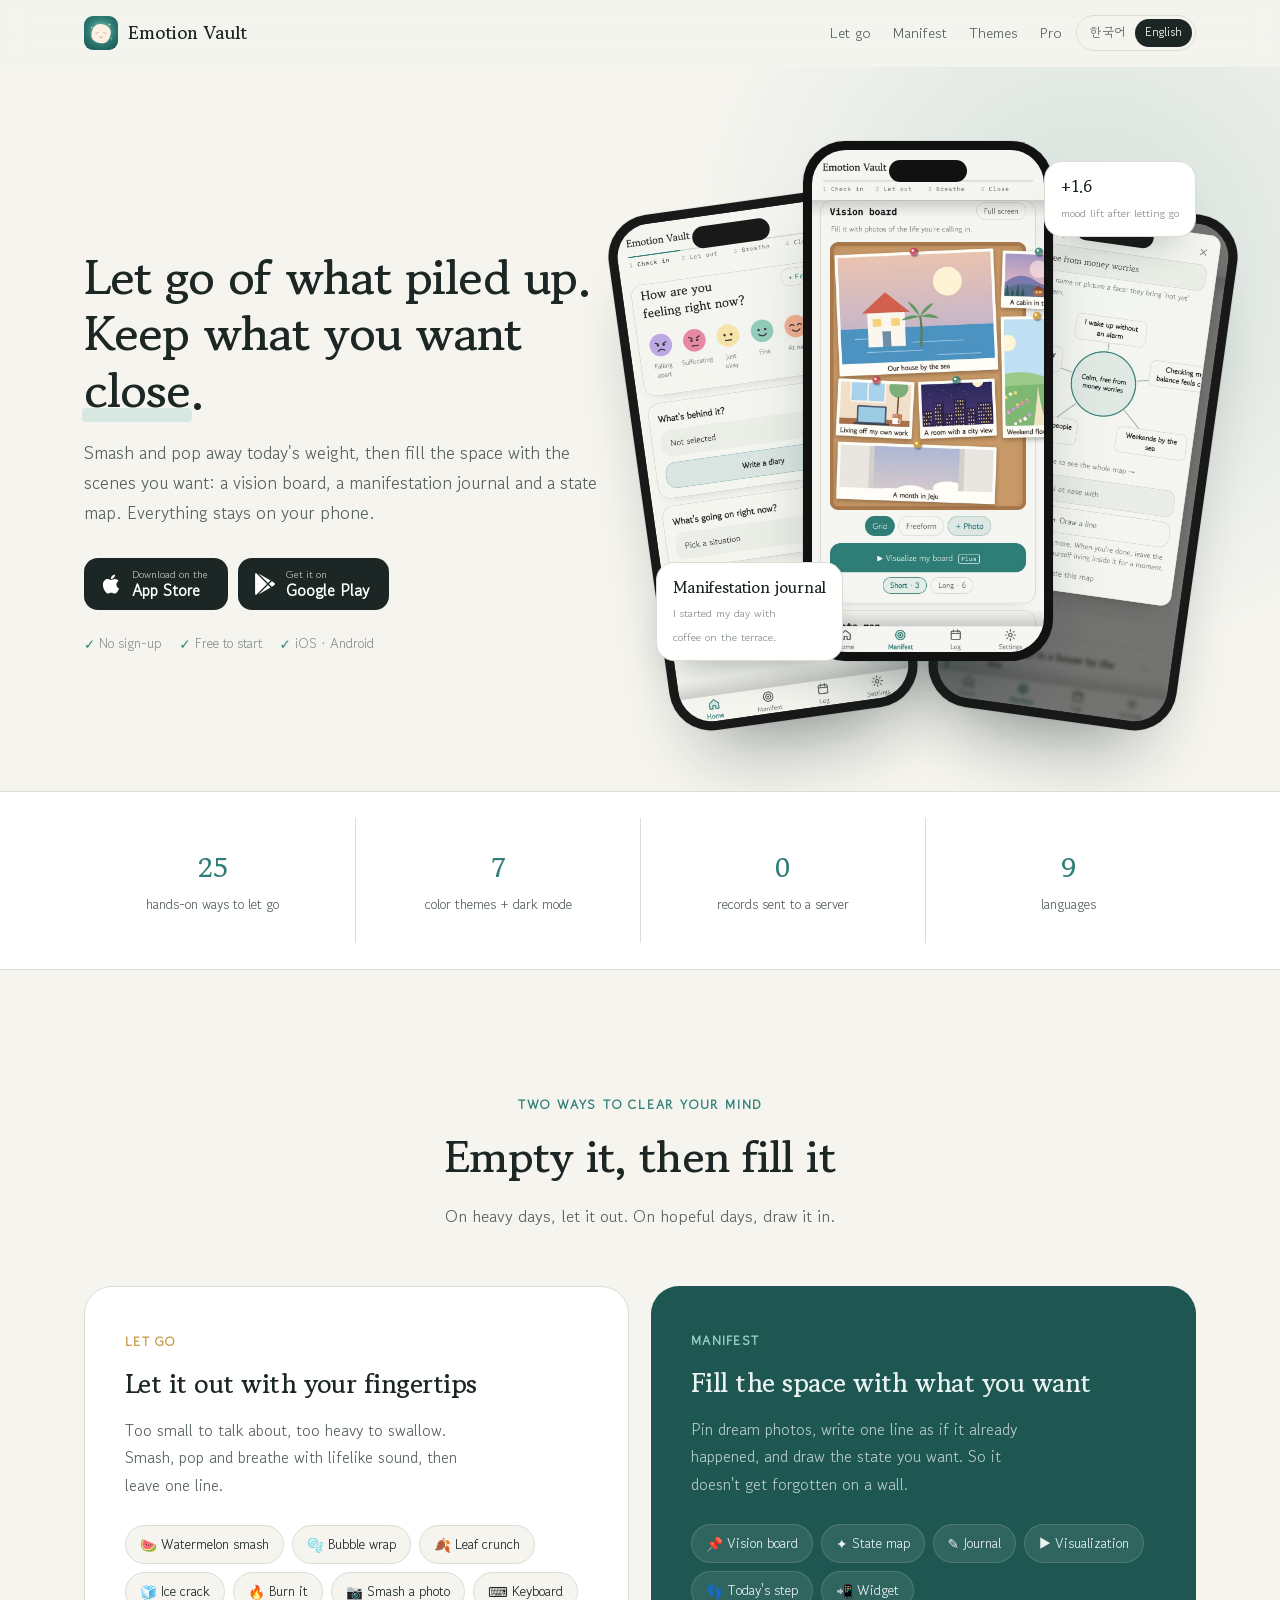
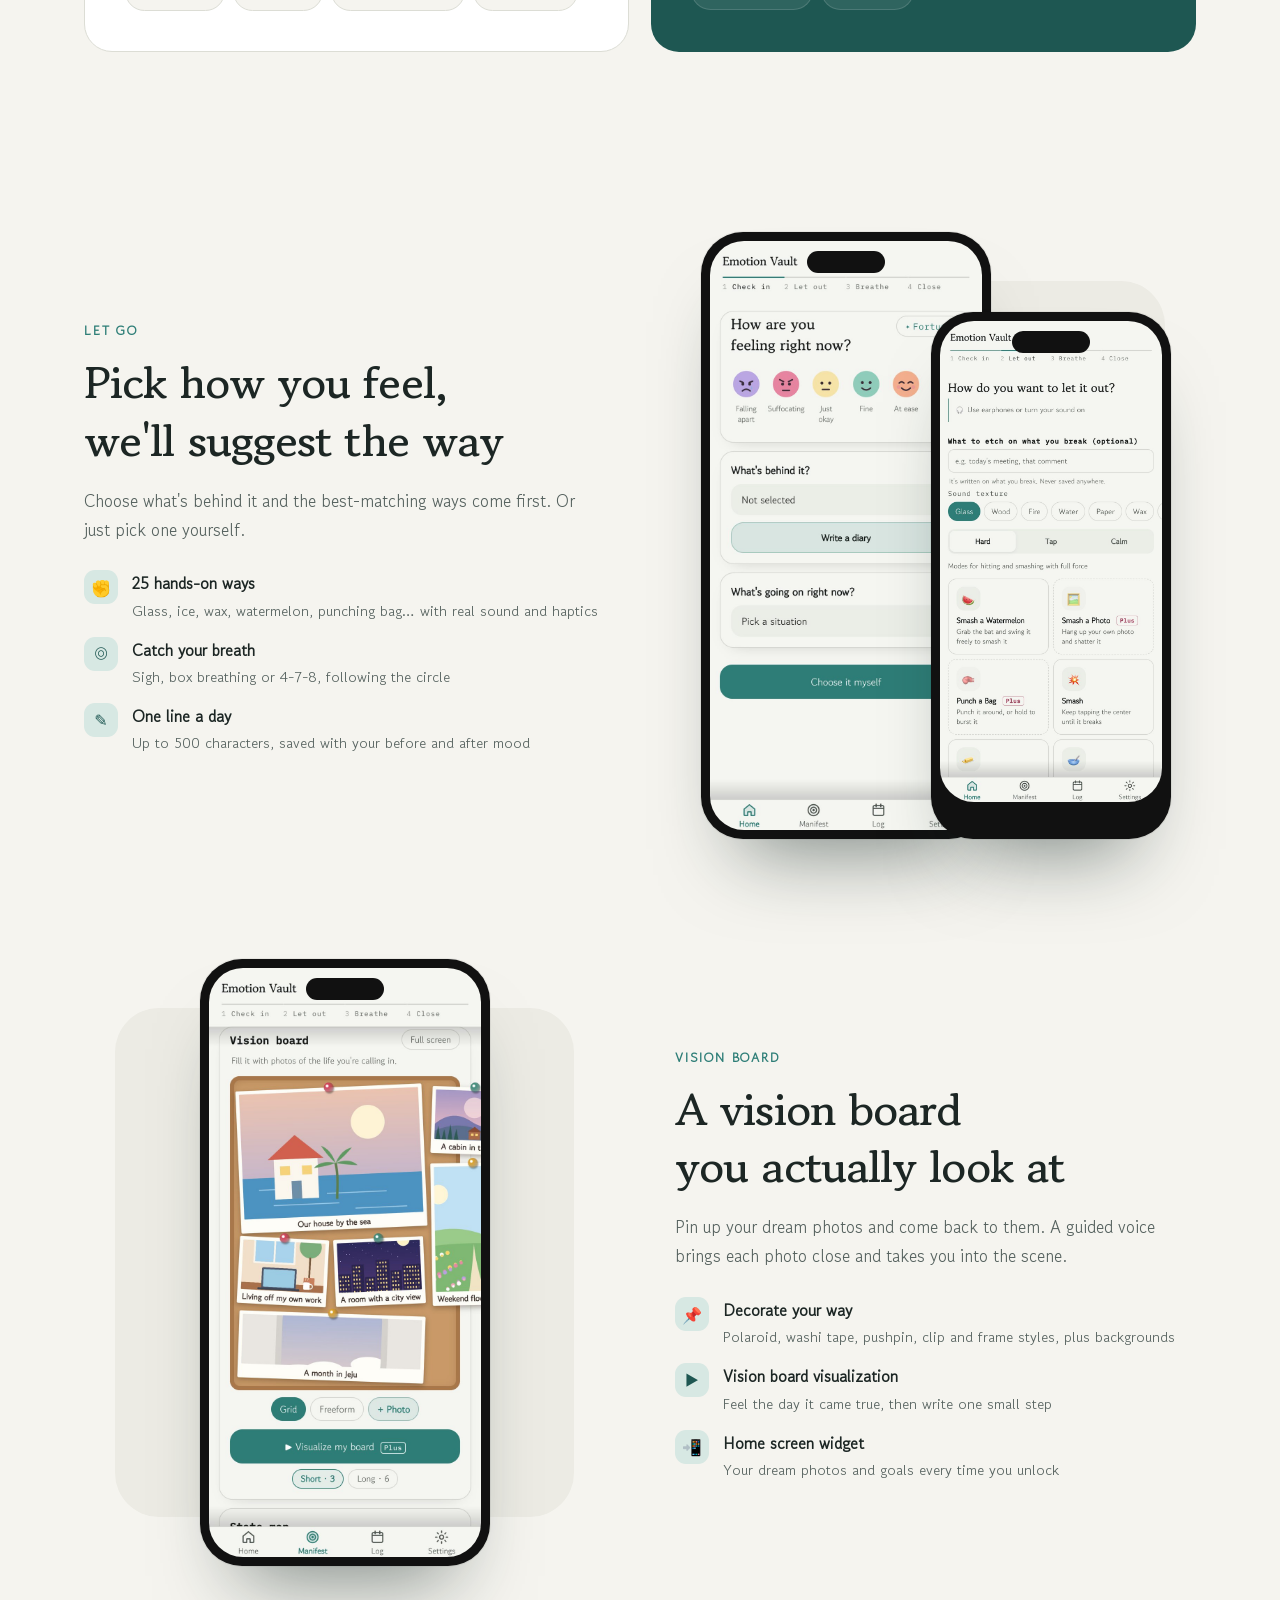
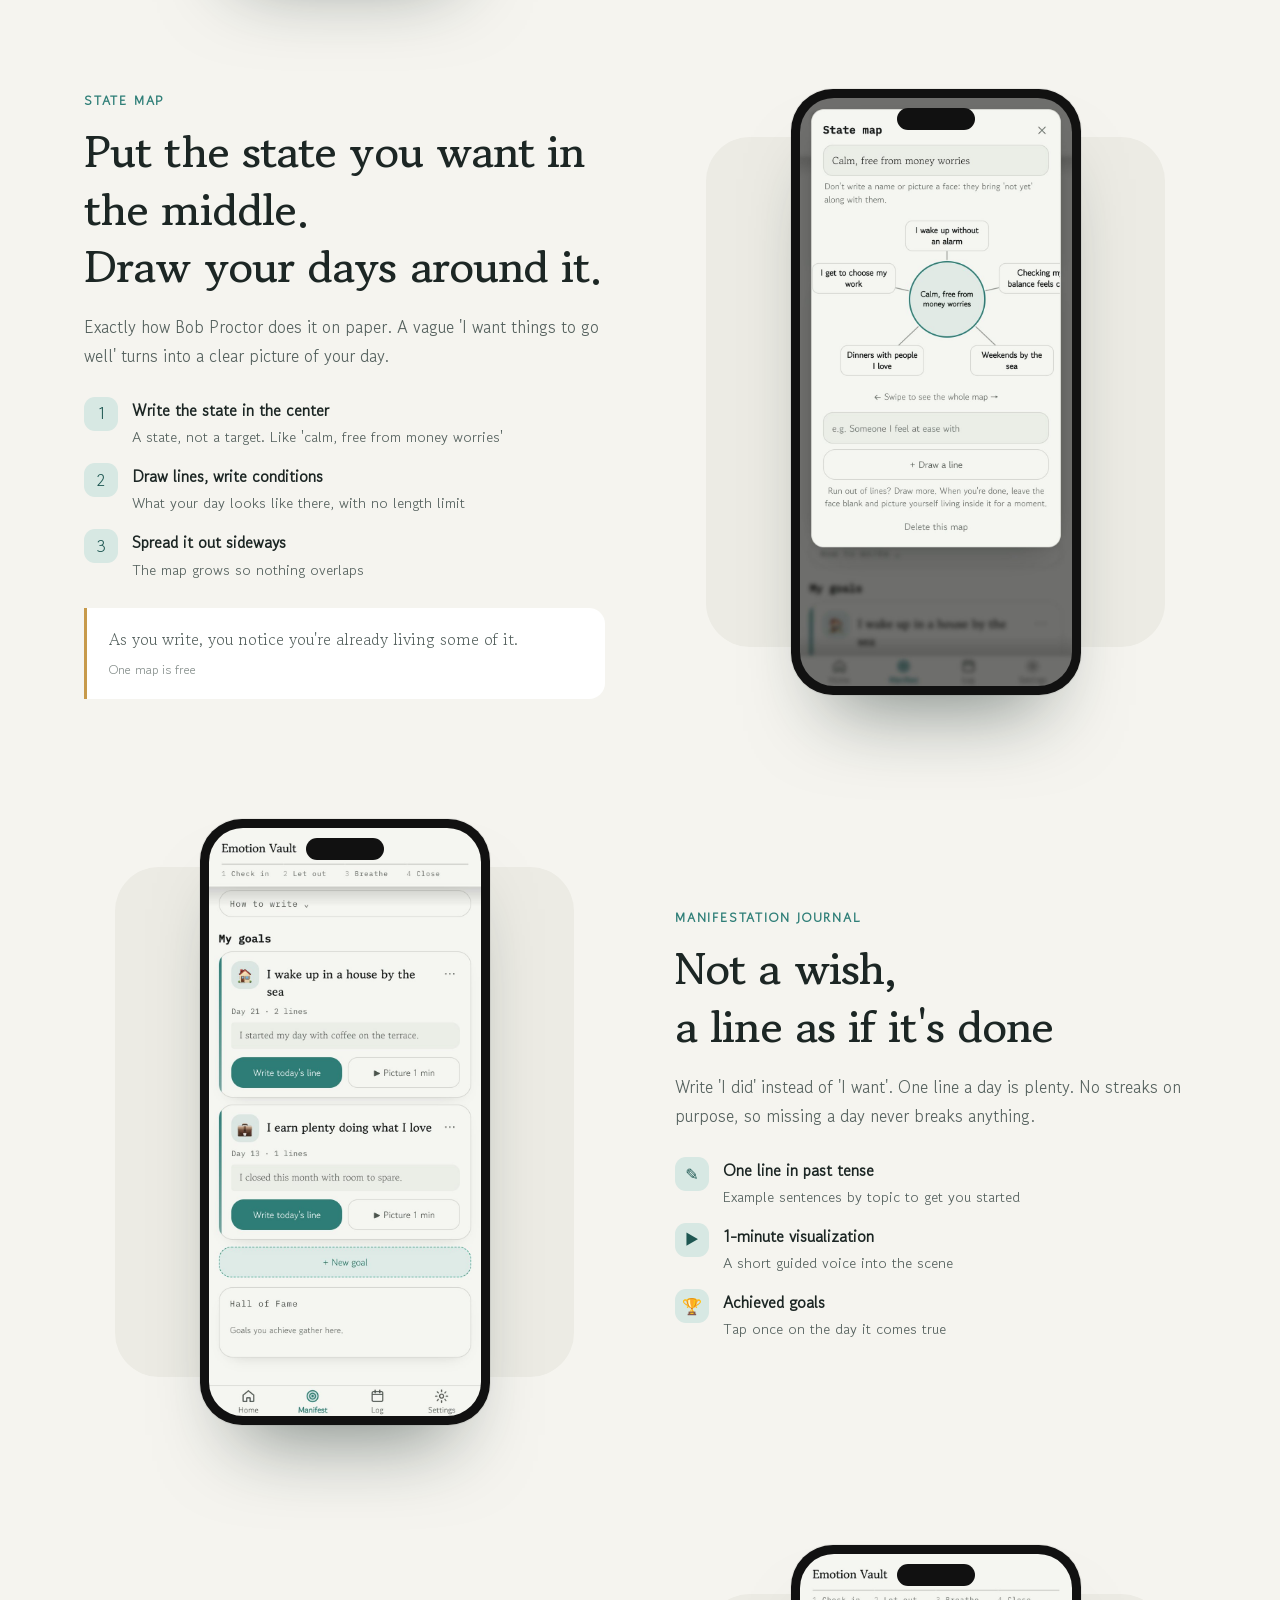
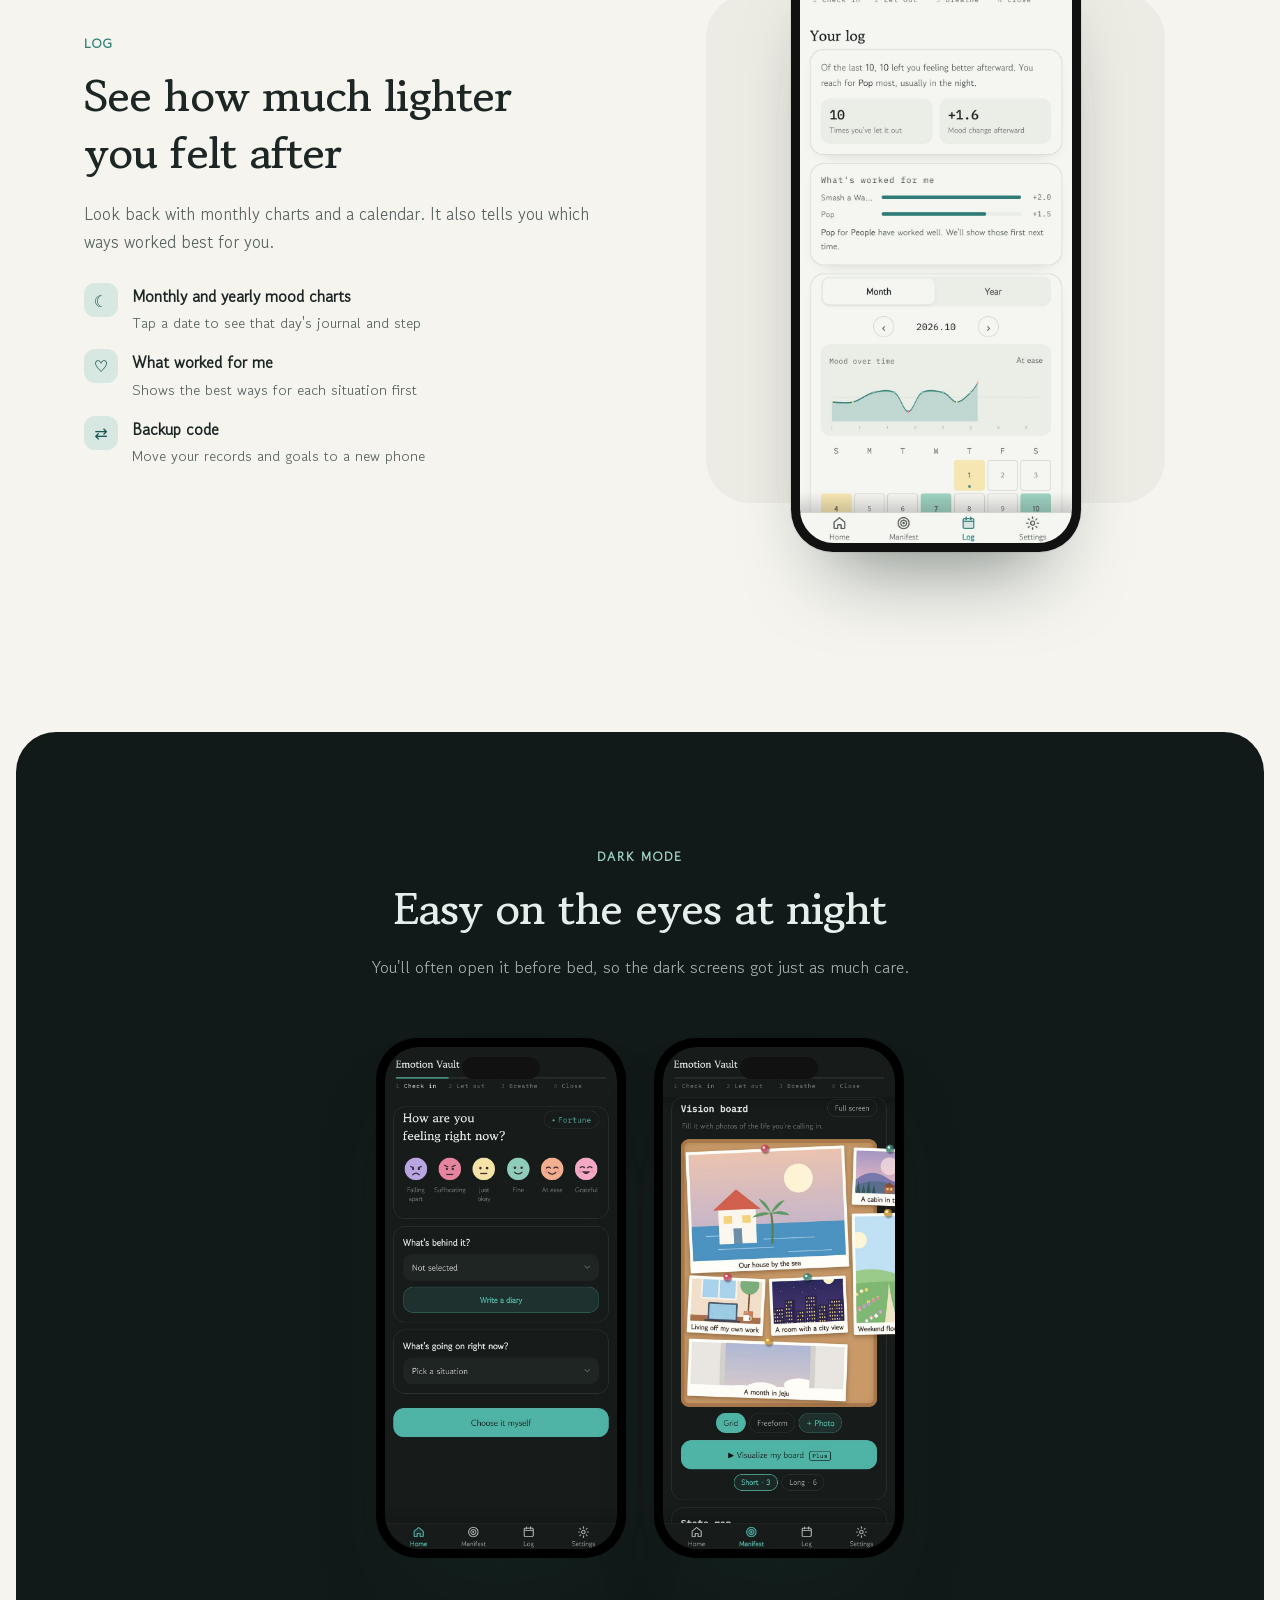
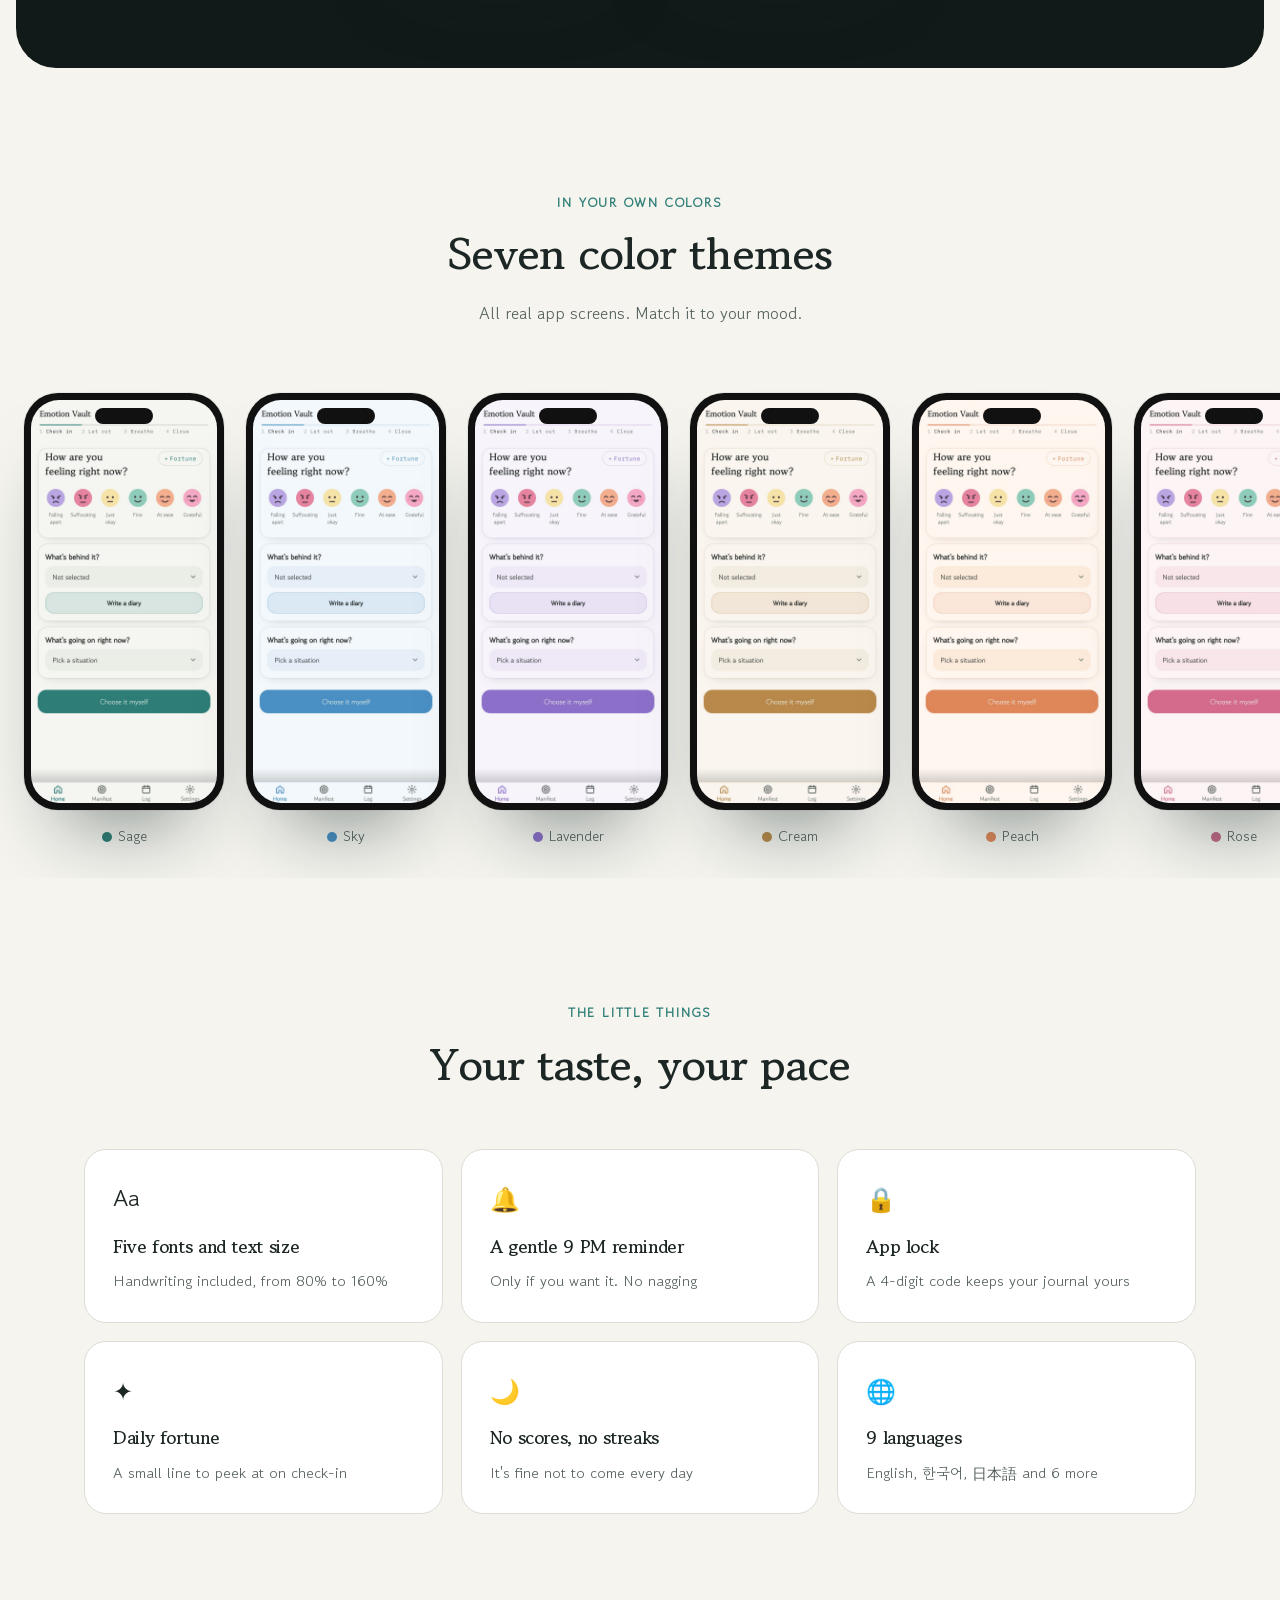
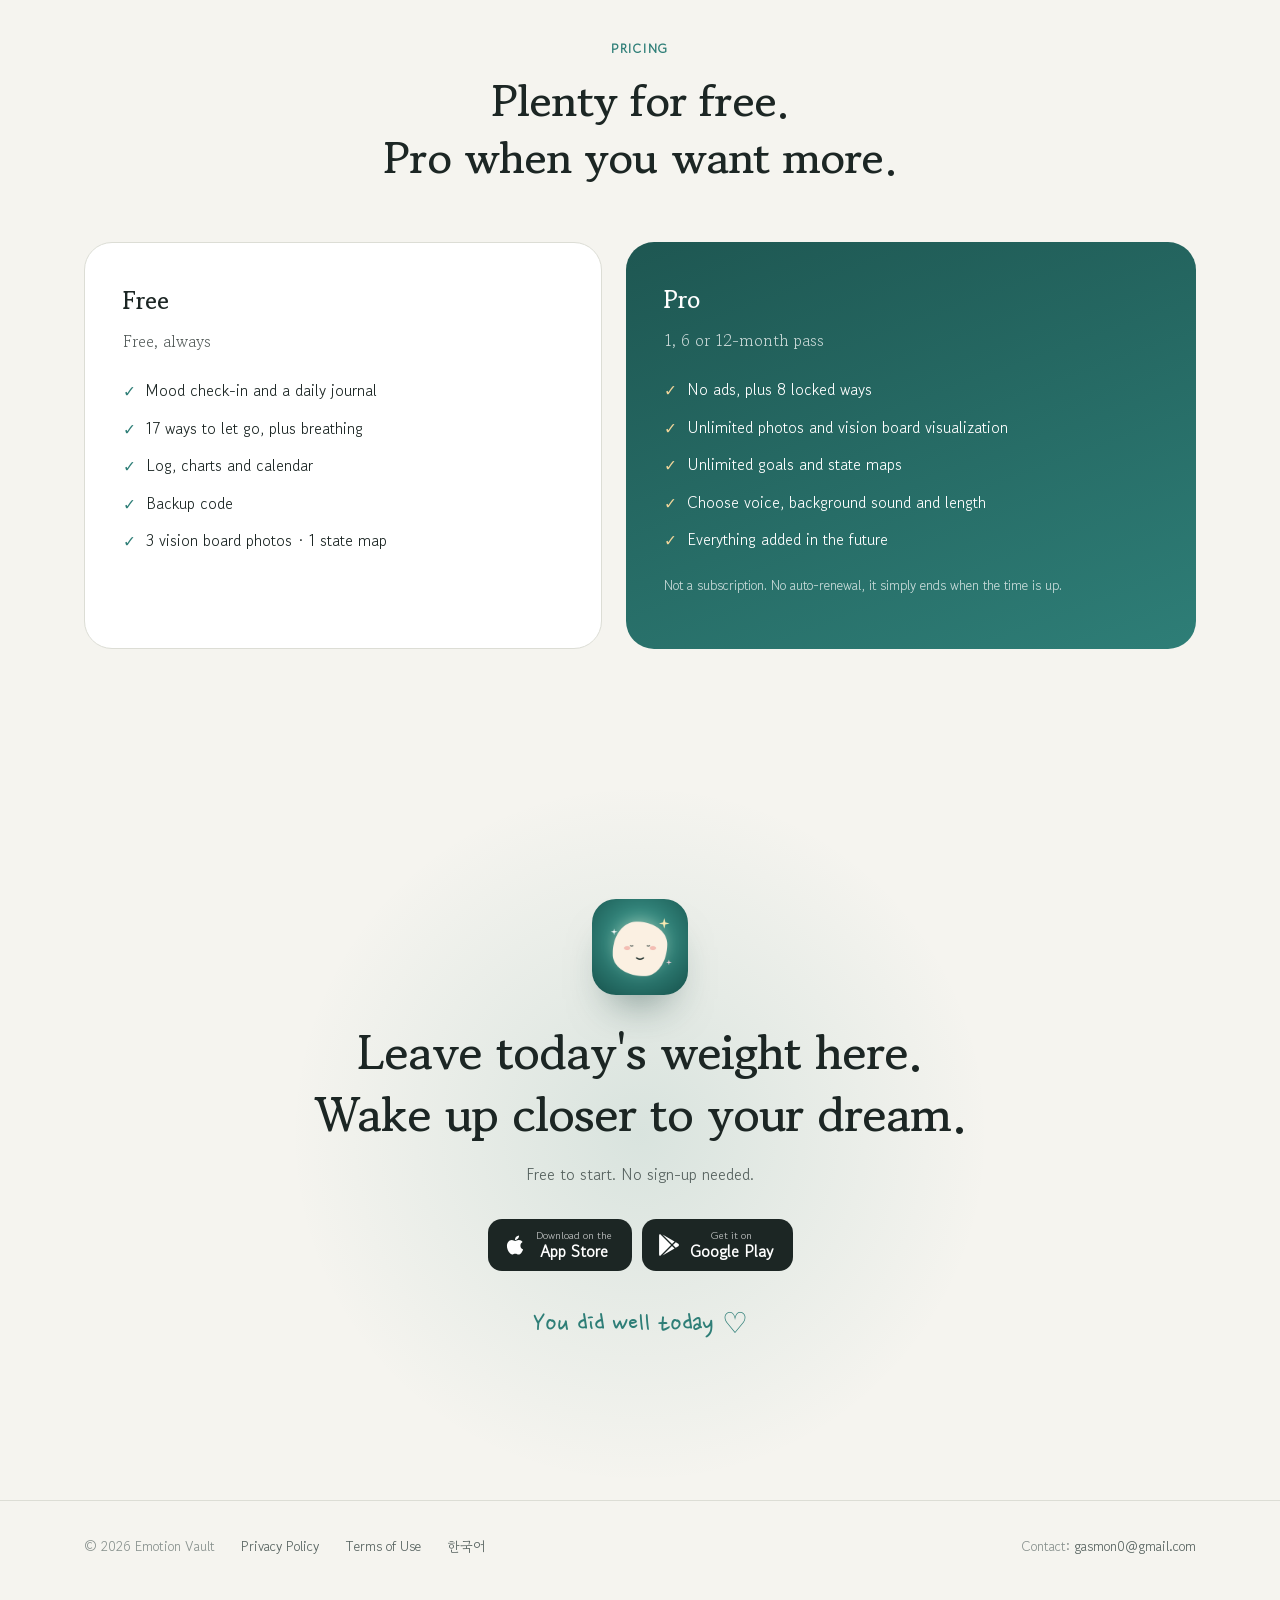
==== commit 6a0b40af: "Drop the NEW state map pill from the hero Co-Authored-By: Claude Opus 5.5 <noreply@anthropic.com>" ====
--- a/en/index.html
+++ b/en/index.html
@@ -44,7 +44,6 @@
 <section class="hero" id="top">
   <div class="wrap">
     <div class="reveal">
-      <span class="pill"><i>NEW</i>Bob Proctor-style state map</span>
       <h1>Let go of what piled up.<br>Keep what you want <span class="u">close</span>.</h1>
       <p class="sub">Smash and pop away today's weight, then fill the space with the scenes you want: a vision board, a manifestation journal and a state map. Everything stays on your phone.</p>
       <div class="stores">
